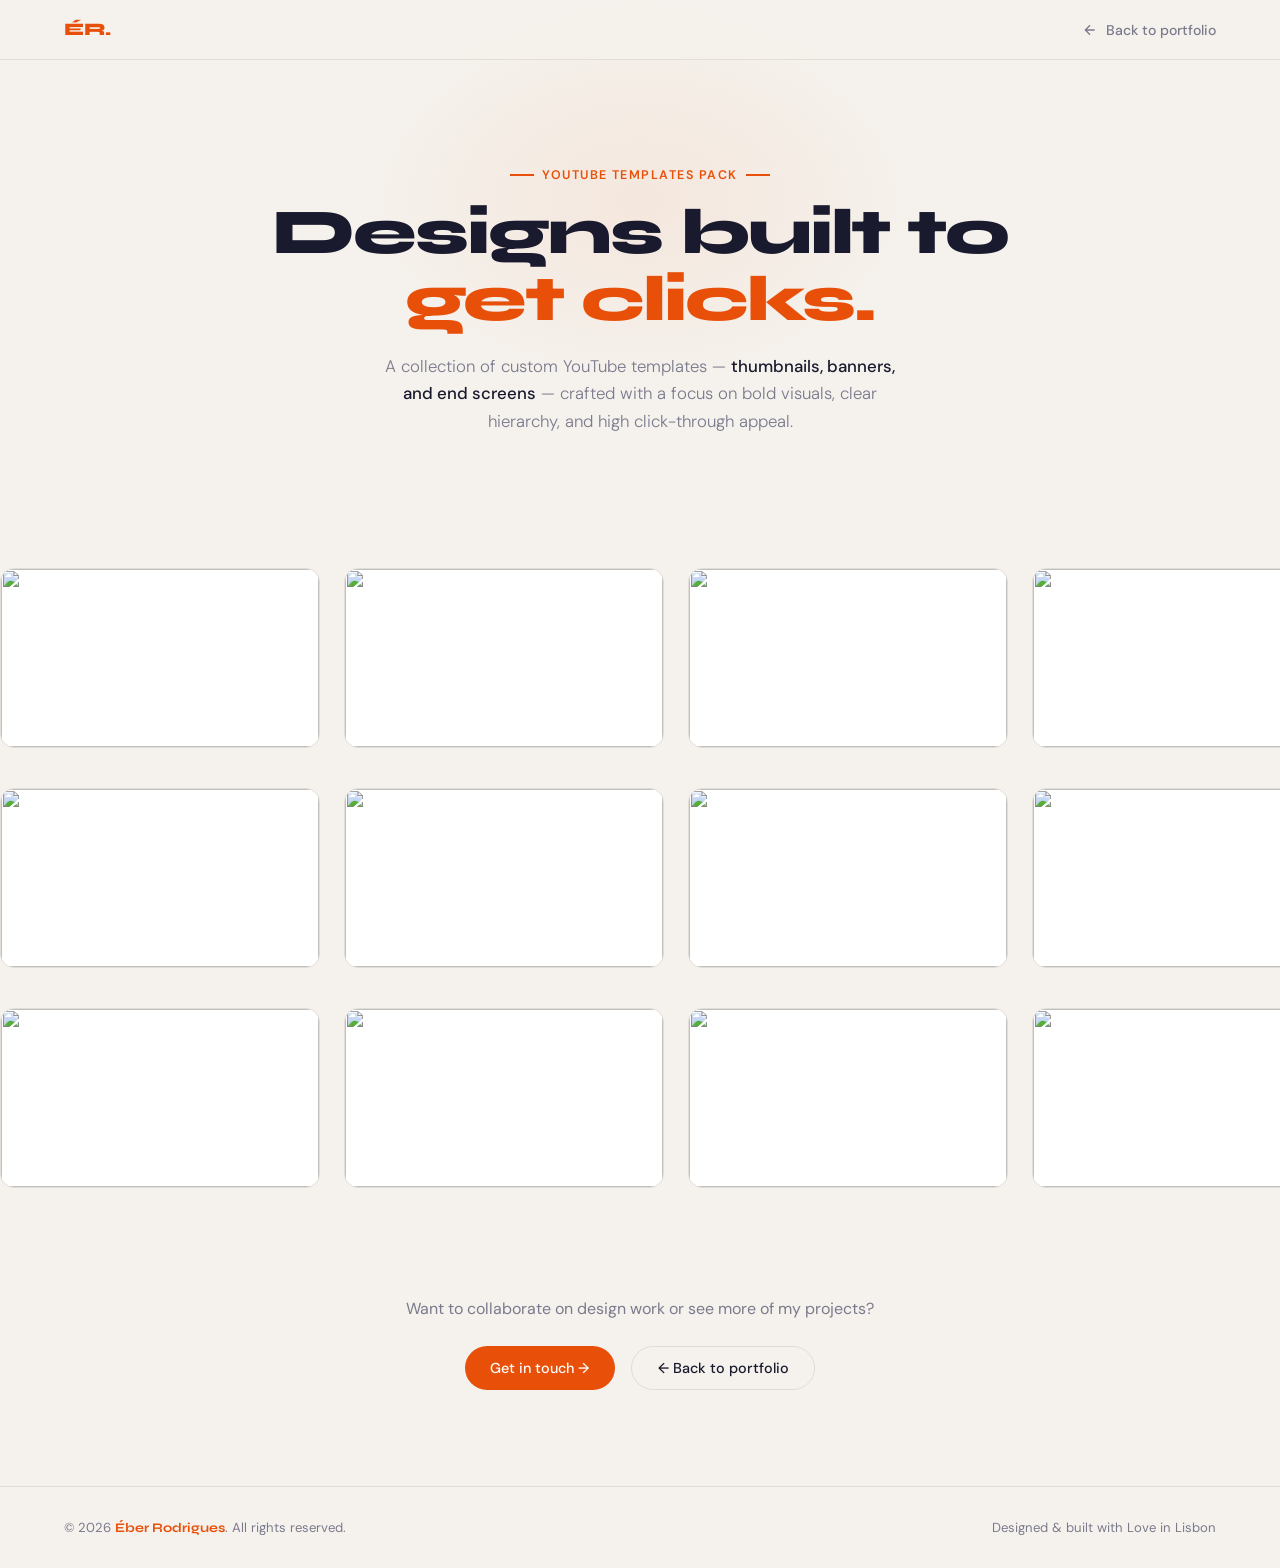
==== thumbnails.html @ 1efa0c65 "Replace placeholder thumbnails with actual images for enhanced visual appeal" ====
<!DOCTYPE html>
<html lang="en">
<head>
  <meta charset="UTF-8" />
  <meta name="viewport" content="width=device-width, initial-scale=1.0"/>
  <title>YouTube Templates — Éber Rodrigues</title>
  <link rel="preconnect" href="https://fonts.googleapis.com">
  <link href="https://fonts.googleapis.com/css2?family=Syne:wght@400;600;700;800&family=DM+Sans:ital,wght@0,300;0,400;0,500;1,300&display=swap" rel="stylesheet">
  <link rel="stylesheet" href="thumbnails.css">
</head>
<body>

  <!-- NAV -->
  <nav>
    <a href="index.html" class="nav-logo">ÉR.</a>
    <a href="index.html#projects" class="nav-back">
      <svg viewBox="0 0 24 24" fill="none" stroke="currentColor" stroke-width="2"><path d="M19 12H5M12 19l-7-7 7-7"/></svg>
      Back to portfolio
    </a>
  </nav>

  <!-- HERO -->
  <div class="page-hero">
    <div class="hero-eyebrow">YouTube Templates Pack</div>
    <h1 class="page-title">Designs built to<br><span>get clicks.</span></h1>
    <p class="page-subtitle">
      A collection of custom YouTube templates — <strong>thumbnails, banners, and end screens</strong> — crafted with a focus on bold visuals, clear hierarchy, and high click-through appeal.
    </p>
  </div>

  <!-- ROW 1 (scrolls LEFT) -->
  <div class="scroll-section">
    <div class="scroll-track row-1">
      <div class="thumb-card">
        <img src="images/1.png" alt="">
        <div class="thumb-overlay"><span class="overlay-tag"><svg viewBox="0 0 24 24" fill="none" stroke="currentColor" stroke-width="2"><path d="M15 12a3 3 0 1 1-6 0 3 3 0 0 1 6 0"/><path d="M2.458 12C3.732 7.943 7.523 5 12 5c4.478 0 8.268 2.943 9.542 7-1.274 4.057-5.064 7-9.542 7-4.477 0-8.268-2.943-9.542-7z"/></svg>View</span></div>
      </div>
      <div class="thumb-card">
        <img src="images/2.png" alt="">
        <div class="thumb-overlay"><span class="overlay-tag"><svg viewBox="0 0 24 24" fill="none" stroke="currentColor" stroke-width="2"><path d="M15 12a3 3 0 1 1-6 0 3 3 0 0 1 6 0"/><path d="M2.458 12C3.732 7.943 7.523 5 12 5c4.478 0 8.268 2.943 9.542 7-1.274 4.057-5.064 7-9.542 7-4.477 0-8.268-2.943-9.542-7z"/></svg>View</span></div>
      </div>
      <div class="thumb-card">
        <img src="images/3.png" alt="">
        <div class="thumb-overlay"><span class="overlay-tag"><svg viewBox="0 0 24 24" fill="none" stroke="currentColor" stroke-width="2"><path d="M15 12a3 3 0 1 1-6 0 3 3 0 0 1 6 0"/><path d="M2.458 12C3.732 7.943 7.523 5 12 5c4.478 0 8.268 2.943 9.542 7-1.274 4.057-5.064 7-9.542 7-4.477 0-8.268-2.943-9.542-7z"/></svg>View</span></div>
      </div>
      <div class="thumb-card">
       <img src="images/4.png" alt="">
        <div class="thumb-overlay"><span class="overlay-tag"><svg viewBox="0 0 24 24" fill="none" stroke="currentColor" stroke-width="2"><path d="M15 12a3 3 0 1 1-6 0 3 3 0 0 1 6 0"/><path d="M2.458 12C3.732 7.943 7.523 5 12 5c4.478 0 8.268 2.943 9.542 7-1.274 4.057-5.064 7-9.542 7-4.477 0-8.268-2.943-9.542-7z"/></svg>View</span></div>
      </div>
      <div class="thumb-card">
        <img src="images/5.png" alt="">
        <div class="thumb-overlay"><span class="overlay-tag"><svg viewBox="0 0 24 24" fill="none" stroke="currentColor" stroke-width="2"><path d="M15 12a3 3 0 1 1-6 0 3 3 0 0 1 6 0"/><path d="M2.458 12C3.732 7.943 7.523 5 12 5c4.478 0 8.268 2.943 9.542 7-1.274 4.057-5.064 7-9.542 7-4.477 0-8.268-2.943-9.542-7z"/></svg>View</span></div>
      </div>
      <div class="thumb-card">
        <img src="images/6.png" alt="">
        <div class="thumb-overlay"><span class="overlay-tag"><svg viewBox="0 0 24 24" fill="none" stroke="currentColor" stroke-width="2"><path d="M15 12a3 3 0 1 1-6 0 3 3 0 0 1 6 0"/><path d="M2.458 12C3.732 7.943 7.523 5 12 5c4.478 0 8.268 2.943 9.542 7-1.274 4.057-5.064 7-9.542 7-4.477 0-8.268-2.943-9.542-7z"/></svg>View</span></div>
      </div>
      <!-- DUPLICATES -->
      <div class="thumb-card"><img src="images/7.png" alt=""><div class="thumb-overlay"><span class="overlay-tag"><svg viewBox="0 0 24 24" fill="none" stroke="currentColor" stroke-width="2"><path d="M15 12a3 3 0 1 1-6 0 3 3 0 0 1 6 0"/><path d="M2.458 12C3.732 7.943 7.523 5 12 5c4.478 0 8.268 2.943 9.542 7-1.274 4.057-5.064 7-9.542 7-4.477 0-8.268-2.943-9.542-7z"/></svg>View</span></div></div>
      <div class="thumb-card"><img src="images/1.png" alt=""><div class="thumb-overlay"><span class="overlay-tag"><svg viewBox="0 0 24 24" fill="none" stroke="currentColor" stroke-width="2"><path d="M15 12a3 3 0 1 1-6 0 3 3 0 0 1 6 0"/><path d="M2.458 12C3.732 7.943 7.523 5 12 5c4.478 0 8.268 2.943 9.542 7-1.274 4.057-5.064 7-9.542 7-4.477 0-8.268-2.943-9.542-7z"/></svg>View</span></div></div>
      <div class="thumb-card"><img src="images/2.png" alt=""><div class="thumb-overlay"><span class="overlay-tag"><svg viewBox="0 0 24 24" fill="none" stroke="currentColor" stroke-width="2"><path d="M15 12a3 3 0 1 1-6 0 3 3 0 0 1 6 0"/><path d="M2.458 12C3.732 7.943 7.523 5 12 5c4.478 0 8.268 2.943 9.542 7-1.274 4.057-5.064 7-9.542 7-4.477 0-8.268-2.943-9.542-7z"/></svg>View</span></div></div>
      <div class="thumb-card"><img src="images/3.png" alt=""><div class="thumb-overlay"><span class="overlay-tag"><svg viewBox="0 0 24 24" fill="none" stroke="currentColor" stroke-width="2"><path d="M15 12a3 3 0 1 1-6 0 3 3 0 0 1 6 0"/><path d="M2.458 12C3.732 7.943 7.523 5 12 5c4.478 0 8.268 2.943 9.542 7-1.274 4.057-5.064 7-9.542 7-4.477 0-8.268-2.943-9.542-7z"/></svg>View</span></div></div>
      <div class="thumb-card"><img src="images/4.png" alt=""><div class="thumb-overlay"><span class="overlay-tag"><svg viewBox="0 0 24 24" fill="none" stroke="currentColor" stroke-width="2"><path d="M15 12a3 3 0 1 1-6 0 3 3 0 0 1 6 0"/><path d="M2.458 12C3.732 7.943 7.523 5 12 5c4.478 0 8.268 2.943 9.542 7-1.274 4.057-5.064 7-9.542 7-4.477 0-8.268-2.943-9.542-7z"/></svg>View</span></div></div>
      <div class="thumb-card"><img src="images/5.png" alt=""><div class="thumb-overlay"><span class="overlay-tag"><svg viewBox="0 0 24 24" fill="none" stroke="currentColor" stroke-width="2"><path d="M15 12a3 3 0 1 1-6 0 3 3 0 0 1 6 0"/><path d="M2.458 12C3.732 7.943 7.523 5 12 5c4.478 0 8.268 2.943 9.542 7-1.274 4.057-5.064 7-9.542 7-4.477 0-8.268-2.943-9.542-7z"/></svg>View</span></div></div>
    </div>
  </div>

  <div class="row-divider"></div>

  <!-- ROW 2 (scrolls RIGHT) -->
  <div class="scroll-section">
    <div class="scroll-track row-1">
      <div class="thumb-card">
        <img src="images/1.png" alt="">
        <div class="thumb-overlay"><span class="overlay-tag"><svg viewBox="0 0 24 24" fill="none" stroke="currentColor" stroke-width="2"><path d="M15 12a3 3 0 1 1-6 0 3 3 0 0 1 6 0"/><path d="M2.458 12C3.732 7.943 7.523 5 12 5c4.478 0 8.268 2.943 9.542 7-1.274 4.057-5.064 7-9.542 7-4.477 0-8.268-2.943-9.542-7z"/></svg>View</span></div>
      </div>
      <div class="thumb-card">
        <img src="images/2.png" alt="">
        <div class="thumb-overlay"><span class="overlay-tag"><svg viewBox="0 0 24 24" fill="none" stroke="currentColor" stroke-width="2"><path d="M15 12a3 3 0 1 1-6 0 3 3 0 0 1 6 0"/><path d="M2.458 12C3.732 7.943 7.523 5 12 5c4.478 0 8.268 2.943 9.542 7-1.274 4.057-5.064 7-9.542 7-4.477 0-8.268-2.943-9.542-7z"/></svg>View</span></div>
      </div>
      <div class="thumb-card">
        <img src="images/3.png" alt="">
        <div class="thumb-overlay"><span class="overlay-tag"><svg viewBox="0 0 24 24" fill="none" stroke="currentColor" stroke-width="2"><path d="M15 12a3 3 0 1 1-6 0 3 3 0 0 1 6 0"/><path d="M2.458 12C3.732 7.943 7.523 5 12 5c4.478 0 8.268 2.943 9.542 7-1.274 4.057-5.064 7-9.542 7-4.477 0-8.268-2.943-9.542-7z"/></svg>View</span></div>
      </div>
      <div class="thumb-card">
       <img src="images/4.png" alt="">
        <div class="thumb-overlay"><span class="overlay-tag"><svg viewBox="0 0 24 24" fill="none" stroke="currentColor" stroke-width="2"><path d="M15 12a3 3 0 1 1-6 0 3 3 0 0 1 6 0"/><path d="M2.458 12C3.732 7.943 7.523 5 12 5c4.478 0 8.268 2.943 9.542 7-1.274 4.057-5.064 7-9.542 7-4.477 0-8.268-2.943-9.542-7z"/></svg>View</span></div>
      </div>
      <div class="thumb-card">
        <img src="images/5.png" alt="">
        <div class="thumb-overlay"><span class="overlay-tag"><svg viewBox="0 0 24 24" fill="none" stroke="currentColor" stroke-width="2"><path d="M15 12a3 3 0 1 1-6 0 3 3 0 0 1 6 0"/><path d="M2.458 12C3.732 7.943 7.523 5 12 5c4.478 0 8.268 2.943 9.542 7-1.274 4.057-5.064 7-9.542 7-4.477 0-8.268-2.943-9.542-7z"/></svg>View</span></div>
      </div>
      <div class="thumb-card">
        <img src="images/6.png" alt="">
        <div class="thumb-overlay"><span class="overlay-tag"><svg viewBox="0 0 24 24" fill="none" stroke="currentColor" stroke-width="2"><path d="M15 12a3 3 0 1 1-6 0 3 3 0 0 1 6 0"/><path d="M2.458 12C3.732 7.943 7.523 5 12 5c4.478 0 8.268 2.943 9.542 7-1.274 4.057-5.064 7-9.542 7-4.477 0-8.268-2.943-9.542-7z"/></svg>View</span></div>
      </div>
      <!-- DUPLICATES -->
      <div class="thumb-card"><img src="images/7.png" alt=""><div class="thumb-overlay"><span class="overlay-tag"><svg viewBox="0 0 24 24" fill="none" stroke="currentColor" stroke-width="2"><path d="M15 12a3 3 0 1 1-6 0 3 3 0 0 1 6 0"/><path d="M2.458 12C3.732 7.943 7.523 5 12 5c4.478 0 8.268 2.943 9.542 7-1.274 4.057-5.064 7-9.542 7-4.477 0-8.268-2.943-9.542-7z"/></svg>View</span></div></div>
      <div class="thumb-card"><img src="images/1.png" alt=""><div class="thumb-overlay"><span class="overlay-tag"><svg viewBox="0 0 24 24" fill="none" stroke="currentColor" stroke-width="2"><path d="M15 12a3 3 0 1 1-6 0 3 3 0 0 1 6 0"/><path d="M2.458 12C3.732 7.943 7.523 5 12 5c4.478 0 8.268 2.943 9.542 7-1.274 4.057-5.064 7-9.542 7-4.477 0-8.268-2.943-9.542-7z"/></svg>View</span></div></div>
      <div class="thumb-card"><img src="images/2.png" alt=""><div class="thumb-overlay"><span class="overlay-tag"><svg viewBox="0 0 24 24" fill="none" stroke="currentColor" stroke-width="2"><path d="M15 12a3 3 0 1 1-6 0 3 3 0 0 1 6 0"/><path d="M2.458 12C3.732 7.943 7.523 5 12 5c4.478 0 8.268 2.943 9.542 7-1.274 4.057-5.064 7-9.542 7-4.477 0-8.268-2.943-9.542-7z"/></svg>View</span></div></div>
      <div class="thumb-card"><img src="images/3.png" alt=""><div class="thumb-overlay"><span class="overlay-tag"><svg viewBox="0 0 24 24" fill="none" stroke="currentColor" stroke-width="2"><path d="M15 12a3 3 0 1 1-6 0 3 3 0 0 1 6 0"/><path d="M2.458 12C3.732 7.943 7.523 5 12 5c4.478 0 8.268 2.943 9.542 7-1.274 4.057-5.064 7-9.542 7-4.477 0-8.268-2.943-9.542-7z"/></svg>View</span></div></div>
      <div class="thumb-card"><img src="images/4.png" alt=""><div class="thumb-overlay"><span class="overlay-tag"><svg viewBox="0 0 24 24" fill="none" stroke="currentColor" stroke-width="2"><path d="M15 12a3 3 0 1 1-6 0 3 3 0 0 1 6 0"/><path d="M2.458 12C3.732 7.943 7.523 5 12 5c4.478 0 8.268 2.943 9.542 7-1.274 4.057-5.064 7-9.542 7-4.477 0-8.268-2.943-9.542-7z"/></svg>View</span></div></div>
      <div class="thumb-card"><img src="images/5.png" alt=""><div class="thumb-overlay"><span class="overlay-tag"><svg viewBox="0 0 24 24" fill="none" stroke="currentColor" stroke-width="2"><path d="M15 12a3 3 0 1 1-6 0 3 3 0 0 1 6 0"/><path d="M2.458 12C3.732 7.943 7.523 5 12 5c4.478 0 8.268 2.943 9.542 7-1.274 4.057-5.064 7-9.542 7-4.477 0-8.268-2.943-9.542-7z"/></svg>View</span></div></div>
    </div>
  </div>

  <div class="row-divider"></div>

  <!-- ROW 3 (scrolls LEFT, slower) -->
  <div class="scroll-section">
    <div class="scroll-track row-1">
      <div class="thumb-card">
        <img src="images/1.png" alt="">
        <div class="thumb-overlay"><span class="overlay-tag"><svg viewBox="0 0 24 24" fill="none" stroke="currentColor" stroke-width="2"><path d="M15 12a3 3 0 1 1-6 0 3 3 0 0 1 6 0"/><path d="M2.458 12C3.732 7.943 7.523 5 12 5c4.478 0 8.268 2.943 9.542 7-1.274 4.057-5.064 7-9.542 7-4.477 0-8.268-2.943-9.542-7z"/></svg>View</span></div>
      </div>
      <div class="thumb-card">
        <img src="images/2.png" alt="">
        <div class="thumb-overlay"><span class="overlay-tag"><svg viewBox="0 0 24 24" fill="none" stroke="currentColor" stroke-width="2"><path d="M15 12a3 3 0 1 1-6 0 3 3 0 0 1 6 0"/><path d="M2.458 12C3.732 7.943 7.523 5 12 5c4.478 0 8.268 2.943 9.542 7-1.274 4.057-5.064 7-9.542 7-4.477 0-8.268-2.943-9.542-7z"/></svg>View</span></div>
      </div>
      <div class="thumb-card">
        <img src="images/3.png" alt="">
        <div class="thumb-overlay"><span class="overlay-tag"><svg viewBox="0 0 24 24" fill="none" stroke="currentColor" stroke-width="2"><path d="M15 12a3 3 0 1 1-6 0 3 3 0 0 1 6 0"/><path d="M2.458 12C3.732 7.943 7.523 5 12 5c4.478 0 8.268 2.943 9.542 7-1.274 4.057-5.064 7-9.542 7-4.477 0-8.268-2.943-9.542-7z"/></svg>View</span></div>
      </div>
      <div class="thumb-card">
       <img src="images/4.png" alt="">
        <div class="thumb-overlay"><span class="overlay-tag"><svg viewBox="0 0 24 24" fill="none" stroke="currentColor" stroke-width="2"><path d="M15 12a3 3 0 1 1-6 0 3 3 0 0 1 6 0"/><path d="M2.458 12C3.732 7.943 7.523 5 12 5c4.478 0 8.268 2.943 9.542 7-1.274 4.057-5.064 7-9.542 7-4.477 0-8.268-2.943-9.542-7z"/></svg>View</span></div>
      </div>
      <div class="thumb-card">
        <img src="images/5.png" alt="">
        <div class="thumb-overlay"><span class="overlay-tag"><svg viewBox="0 0 24 24" fill="none" stroke="currentColor" stroke-width="2"><path d="M15 12a3 3 0 1 1-6 0 3 3 0 0 1 6 0"/><path d="M2.458 12C3.732 7.943 7.523 5 12 5c4.478 0 8.268 2.943 9.542 7-1.274 4.057-5.064 7-9.542 7-4.477 0-8.268-2.943-9.542-7z"/></svg>View</span></div>
      </div>
      <div class="thumb-card">
        <img src="images/6.png" alt="">
        <div class="thumb-overlay"><span class="overlay-tag"><svg viewBox="0 0 24 24" fill="none" stroke="currentColor" stroke-width="2"><path d="M15 12a3 3 0 1 1-6 0 3 3 0 0 1 6 0"/><path d="M2.458 12C3.732 7.943 7.523 5 12 5c4.478 0 8.268 2.943 9.542 7-1.274 4.057-5.064 7-9.542 7-4.477 0-8.268-2.943-9.542-7z"/></svg>View</span></div>
      </div>
      <!-- DUPLICATES -->
      <div class="thumb-card"><img src="images/7.png" alt=""><div class="thumb-overlay"><span class="overlay-tag"><svg viewBox="0 0 24 24" fill="none" stroke="currentColor" stroke-width="2"><path d="M15 12a3 3 0 1 1-6 0 3 3 0 0 1 6 0"/><path d="M2.458 12C3.732 7.943 7.523 5 12 5c4.478 0 8.268 2.943 9.542 7-1.274 4.057-5.064 7-9.542 7-4.477 0-8.268-2.943-9.542-7z"/></svg>View</span></div></div>
      <div class="thumb-card"><img src="images/1.png" alt=""><div class="thumb-overlay"><span class="overlay-tag"><svg viewBox="0 0 24 24" fill="none" stroke="currentColor" stroke-width="2"><path d="M15 12a3 3 0 1 1-6 0 3 3 0 0 1 6 0"/><path d="M2.458 12C3.732 7.943 7.523 5 12 5c4.478 0 8.268 2.943 9.542 7-1.274 4.057-5.064 7-9.542 7-4.477 0-8.268-2.943-9.542-7z"/></svg>View</span></div></div>
      <div class="thumb-card"><img src="images/2.png" alt=""><div class="thumb-overlay"><span class="overlay-tag"><svg viewBox="0 0 24 24" fill="none" stroke="currentColor" stroke-width="2"><path d="M15 12a3 3 0 1 1-6 0 3 3 0 0 1 6 0"/><path d="M2.458 12C3.732 7.943 7.523 5 12 5c4.478 0 8.268 2.943 9.542 7-1.274 4.057-5.064 7-9.542 7-4.477 0-8.268-2.943-9.542-7z"/></svg>View</span></div></div>
      <div class="thumb-card"><img src="images/3.png" alt=""><div class="thumb-overlay"><span class="overlay-tag"><svg viewBox="0 0 24 24" fill="none" stroke="currentColor" stroke-width="2"><path d="M15 12a3 3 0 1 1-6 0 3 3 0 0 1 6 0"/><path d="M2.458 12C3.732 7.943 7.523 5 12 5c4.478 0 8.268 2.943 9.542 7-1.274 4.057-5.064 7-9.542 7-4.477 0-8.268-2.943-9.542-7z"/></svg>View</span></div></div>
      <div class="thumb-card"><img src="images/4.png" alt=""><div class="thumb-overlay"><span class="overlay-tag"><svg viewBox="0 0 24 24" fill="none" stroke="currentColor" stroke-width="2"><path d="M15 12a3 3 0 1 1-6 0 3 3 0 0 1 6 0"/><path d="M2.458 12C3.732 7.943 7.523 5 12 5c4.478 0 8.268 2.943 9.542 7-1.274 4.057-5.064 7-9.542 7-4.477 0-8.268-2.943-9.542-7z"/></svg>View</span></div></div>
      <div class="thumb-card"><img src="images/5.png" alt=""><div class="thumb-overlay"><span class="overlay-tag"><svg viewBox="0 0 24 24" fill="none" stroke="currentColor" stroke-width="2"><path d="M15 12a3 3 0 1 1-6 0 3 3 0 0 1 6 0"/><path d="M2.458 12C3.732 7.943 7.523 5 12 5c4.478 0 8.268 2.943 9.542 7-1.274 4.057-5.064 7-9.542 7-4.477 0-8.268-2.943-9.542-7z"/></svg>View</span></div></div>
    </div>
  </div>

  <!-- BOTTOM CTA -->
  <div class="bottom-cta">
    <p>Want to collaborate on design work or see more of my projects?</p>
    <div class="cta-buttons">
      <a href="index.html#contact" class="btn btn-primary">Get in touch →</a>
      <a href="index.html" class="btn btn-outline">← Back to portfolio</a>
    </div>
  </div>

  <!-- FOOTER -->
  <footer>
    <div>© 2026 <span>Éber Rodrigues</span>. All rights reserved.</div>
    <div>Designed & built with Love in Lisbon</div>
  </footer>

</body>
</html>
---- thumbnails.css ----
*, *::before, *::after { box-sizing: border-box; margin: 0; padding: 0; }

:root {
  --bg: #F5F2ED;
  --surface: #FFFFFF;
  --accent: #E8500A;
  --text: #1A1A2E;
  --text-muted: #7A7A8C;
  --border: #E2DDD6;
}

html { scroll-behavior: smooth; }

body {
  font-family: 'DM Sans', sans-serif;
  background: var(--bg);
  color: var(--text);
  overflow-x: hidden;
  min-height: 100vh;
}

/* NAV */
nav {
  position: fixed; top: 0; left: 0; right: 0; z-index: 100;
  display: flex; align-items: center; justify-content: space-between;
  padding: 1.2rem 5%;
  background: rgba(245,242,237,0.9);
  backdrop-filter: blur(12px);
  border-bottom: 1px solid var(--border);
}
.nav-logo {
  font-family: 'Syne', sans-serif;
  font-weight: 800; font-size: 1.1rem;
  color: var(--accent);
  letter-spacing: -0.5px;
  text-decoration: none;
}
.nav-back {
  display: inline-flex; align-items: center; gap: 0.5rem;
  font-size: 0.88rem; font-weight: 500;
  color: var(--text-muted); text-decoration: none;
  transition: color 0.2s;
}
.nav-back:hover { color: var(--accent); }
.nav-back svg { width: 16px; height: 16px; }

/* HERO */
.page-hero {
  padding: 10rem 5% 5rem;
  text-align: center;
  position: relative;
  overflow: hidden;
}
.page-hero::before {
  content: '';
  position: absolute;
  top: 0; left: 50%; transform: translateX(-50%);
  width: 600px; height: 400px;
  background: radial-gradient(ellipse, rgba(232,80,10,0.07) 0%, transparent 70%);
  pointer-events: none;
}
.hero-eyebrow {
  display: inline-flex; align-items: center; gap: 0.5rem;
  font-size: 0.78rem; font-weight: 600; letter-spacing: 0.12em;
  color: var(--accent); text-transform: uppercase;
  margin-bottom: 1rem;
}
.hero-eyebrow::before, .hero-eyebrow::after {
  content: ''; display: block; width: 24px; height: 2px; background: var(--accent);
}
.page-title {
  font-family: 'Syne', sans-serif;
  font-size: clamp(2.4rem, 5vw, 4rem);
  font-weight: 800;
  letter-spacing: -2px;
  line-height: 1.05;
  margin-bottom: 1.2rem;
}
.page-title span { color: var(--accent); }
.page-subtitle {
  font-size: 1.05rem; font-weight: 300;
  color: var(--text-muted); line-height: 1.65;
  max-width: 520px; margin: 0 auto 2.5rem;
}
.page-subtitle strong { color: var(--text); font-weight: 500; }

/* INFINITE SCROLL ROWS */
.scroll-section {
  width: 100%;
  overflow: hidden;
  padding: 0.75rem 0;
}
.scroll-track {
  display: flex;
  gap: 1.5rem;
  width: max-content;
}
.scroll-track.row-1 { animation: scrollLeft 35s linear infinite; }
.scroll-track.row-2 { animation: scrollRight 40s linear infinite; }
.scroll-track.row-3 { animation: scrollLeft 45s linear infinite; }
.scroll-track:hover { animation-play-state: paused; }

@keyframes scrollLeft {
  from { transform: translateX(0); }
  to   { transform: translateX(-50%); }
}
@keyframes scrollRight {
  from { transform: translateX(-50%); }
  to   { transform: translateX(0); }
}

/* THUMBNAIL CARD */
.thumb-card {
  position: relative;
  flex-shrink: 0;
  width: 320px;
  height: 180px;
  border-radius: 14px;
  overflow: hidden;
  border: 1.5px solid var(--border);
  cursor: pointer;
  transition: transform 0.3s ease, box-shadow 0.3s ease, border-color 0.3s ease;
  background: var(--surface);
}
.thumb-card:hover {
  transform: translateY(-8px) scale(1.02);
  box-shadow: 0 20px 48px rgba(0,0,0,0.12);
  border-color: var(--accent);
}
.thumb-card img {
  width: 100%; height: 100%;
  object-fit: cover;
  display: block;
  transition: transform 0.4s ease;
}
.thumb-card:hover img { transform: scale(1.04); }

/* Placeholder */
.thumb-placeholder {
  width: 100%; height: 100%;
  display: flex; flex-direction: column;
  align-items: center; justify-content: center;
  gap: 0.6rem;
  background: linear-gradient(135deg, var(--c1), var(--c2));
}
.thumb-placeholder .label {
  font-family: 'Syne', sans-serif;
  font-size: 0.78rem; font-weight: 700;
  letter-spacing: 0.05em;
  color: rgba(255,255,255,0.7);
  text-transform: uppercase;
}
.thumb-placeholder .title {
  font-family: 'Syne', sans-serif;
  font-size: 1rem; font-weight: 800;
  color: #fff;
  text-align: center;
  padding: 0 1rem;
  line-height: 1.2;
}

/* Hover overlay */
.thumb-overlay {
  position: absolute; inset: 0;
  background: rgba(26,26,46,0.75);
  display: flex; align-items: center; justify-content: center;
  opacity: 0;
  transition: opacity 0.3s ease;
  backdrop-filter: blur(2px);
}
.thumb-card:hover .thumb-overlay { opacity: 1; }
.overlay-tag {
  display: flex; align-items: center; gap: 0.5rem;
  background: var(--accent);
  color: #fff;
  font-size: 0.8rem; font-weight: 700;
  padding: 0.5rem 1.1rem;
  border-radius: 100px;
  letter-spacing: 0.04em;
}
.overlay-tag svg { width: 14px; height: 14px; }

/* DIVIDER */
.row-divider { padding: 0.5rem 0; }

/* BOTTOM CTA */
.bottom-cta {
  text-align: center;
  padding: 6rem 5%;
}
.bottom-cta p {
  font-size: 1rem; color: var(--text-muted);
  margin-bottom: 1.5rem; line-height: 1.65;
}
.btn {
  display: inline-flex; align-items: center; gap: 0.5rem;
  padding: 0.75rem 1.6rem;
  border-radius: 100px;
  font-family: 'DM Sans', sans-serif;
  font-size: 0.9rem; font-weight: 500;
  cursor: pointer; text-decoration: none;
  transition: all 0.2s ease;
  border: none;
}
.btn-primary { background: var(--accent); color: #fff; }
.btn-primary:hover { background: #C94008; transform: translateY(-2px); box-shadow: 0 8px 20px rgba(232,80,10,0.25); }
.btn-outline { background: transparent; color: var(--text); border: 1.5px solid var(--border); }
.btn-outline:hover { border-color: var(--text); transform: translateY(-2px); }
.cta-buttons { display: flex; gap: 1rem; justify-content: center; flex-wrap: wrap; }

/* FOOTER */
footer {
  padding: 2rem 5%;
  border-top: 1px solid var(--border);
  display: flex; align-items: center; justify-content: space-between;
  font-size: 0.82rem; color: var(--text-muted);
}
footer span { font-family: 'Syne', sans-serif; font-weight: 700; color: var(--accent); }

/* FADE IN */
@keyframes fadeUp {
  from { opacity: 0; transform: translateY(20px); }
  to { opacity: 1; transform: translateY(0); }
}
.page-hero > * { animation: fadeUp 0.7s ease both; }
.page-hero > *:nth-child(2) { animation-delay: 0.1s; }
.page-hero > *:nth-child(3) { animation-delay: 0.2s; }
.page-hero > *:nth-child(4) { animation-delay: 0.3s; }

@media (max-width: 768px) {
  .thumb-card { width: 240px; height: 135px; }
}
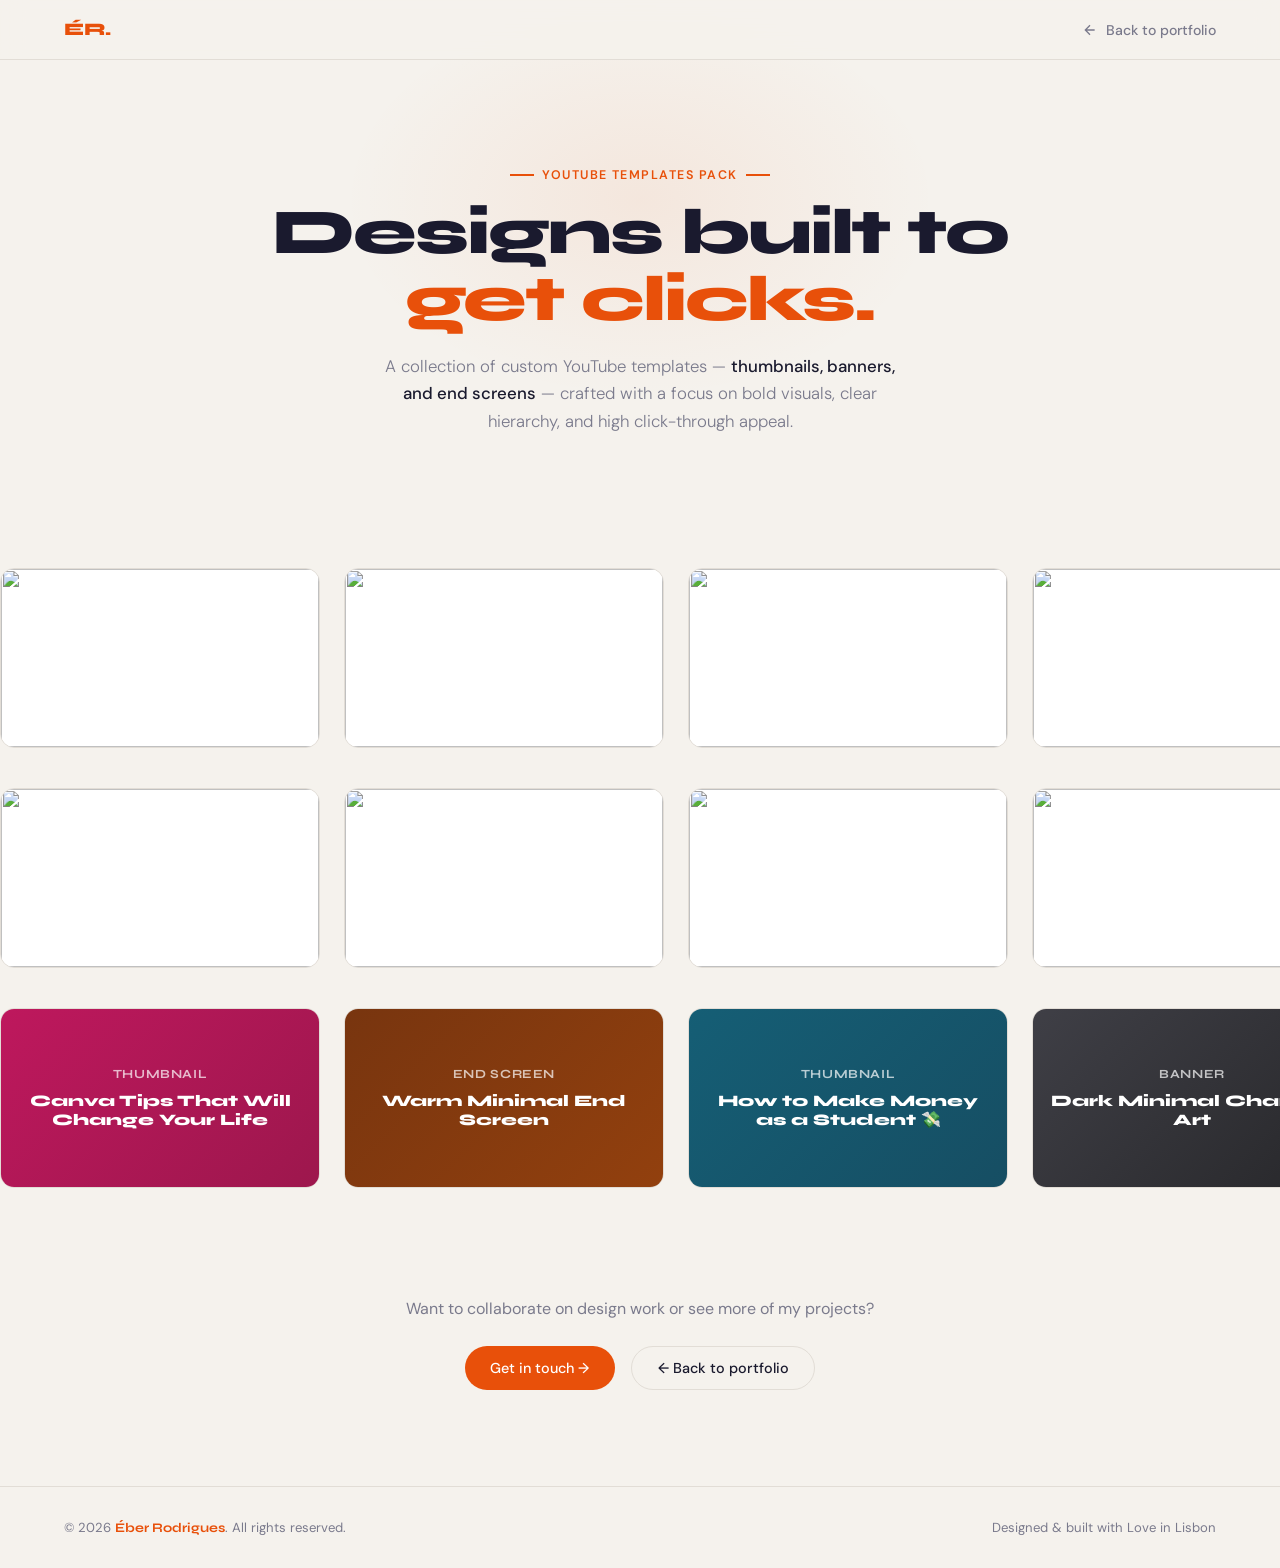
==== commit 1119edb8: "i changed thumbnails row 2" ====
--- a/thumbnails.html
+++ b/thumbnails.html
@@ -69,38 +69,20 @@
 
   <!-- ROW 2 (scrolls RIGHT) -->
   <div class="scroll-section">
-    <div class="scroll-track row-1">
-      <div class="thumb-card">
-        <img src="images/1.png" alt="">
-        <div class="thumb-overlay"><span class="overlay-tag"><svg viewBox="0 0 24 24" fill="none" stroke="currentColor" stroke-width="2"><path d="M15 12a3 3 0 1 1-6 0 3 3 0 0 1 6 0"/><path d="M2.458 12C3.732 7.943 7.523 5 12 5c4.478 0 8.268 2.943 9.542 7-1.274 4.057-5.064 7-9.542 7-4.477 0-8.268-2.943-9.542-7z"/></svg>View</span></div>
-      </div>
-      <div class="thumb-card">
-        <img src="images/2.png" alt="">
-        <div class="thumb-overlay"><span class="overlay-tag"><svg viewBox="0 0 24 24" fill="none" stroke="currentColor" stroke-width="2"><path d="M15 12a3 3 0 1 1-6 0 3 3 0 0 1 6 0"/><path d="M2.458 12C3.732 7.943 7.523 5 12 5c4.478 0 8.268 2.943 9.542 7-1.274 4.057-5.064 7-9.542 7-4.477 0-8.268-2.943-9.542-7z"/></svg>View</span></div>
-      </div>
-      <div class="thumb-card">
-        <img src="images/3.png" alt="">
-        <div class="thumb-overlay"><span class="overlay-tag"><svg viewBox="0 0 24 24" fill="none" stroke="currentColor" stroke-width="2"><path d="M15 12a3 3 0 1 1-6 0 3 3 0 0 1 6 0"/><path d="M2.458 12C3.732 7.943 7.523 5 12 5c4.478 0 8.268 2.943 9.542 7-1.274 4.057-5.064 7-9.542 7-4.477 0-8.268-2.943-9.542-7z"/></svg>View</span></div>
-      </div>
-      <div class="thumb-card">
-       <img src="images/4.png" alt="">
-        <div class="thumb-overlay"><span class="overlay-tag"><svg viewBox="0 0 24 24" fill="none" stroke="currentColor" stroke-width="2"><path d="M15 12a3 3 0 1 1-6 0 3 3 0 0 1 6 0"/><path d="M2.458 12C3.732 7.943 7.523 5 12 5c4.478 0 8.268 2.943 9.542 7-1.274 4.057-5.064 7-9.542 7-4.477 0-8.268-2.943-9.542-7z"/></svg>View</span></div>
-      </div>
-      <div class="thumb-card">
-        <img src="images/5.png" alt="">
-        <div class="thumb-overlay"><span class="overlay-tag"><svg viewBox="0 0 24 24" fill="none" stroke="currentColor" stroke-width="2"><path d="M15 12a3 3 0 1 1-6 0 3 3 0 0 1 6 0"/><path d="M2.458 12C3.732 7.943 7.523 5 12 5c4.478 0 8.268 2.943 9.542 7-1.274 4.057-5.064 7-9.542 7-4.477 0-8.268-2.943-9.542-7z"/></svg>View</span></div>
-      </div>
-      <div class="thumb-card">
-        <img src="images/6.png" alt="">
-        <div class="thumb-overlay"><span class="overlay-tag"><svg viewBox="0 0 24 24" fill="none" stroke="currentColor" stroke-width="2"><path d="M15 12a3 3 0 1 1-6 0 3 3 0 0 1 6 0"/><path d="M2.458 12C3.732 7.943 7.523 5 12 5c4.478 0 8.268 2.943 9.542 7-1.274 4.057-5.064 7-9.542 7-4.477 0-8.268-2.943-9.542-7z"/></svg>View</span></div>
-      </div>
+    <div class="scroll-track row-2">
+      <div class="thumb-card"><img src="images/5.png" alt=""><div class="thumb-overlay"><span class="overlay-tag"><svg viewBox="0 0 24 24" fill="none" stroke="currentColor" stroke-width="2"><path d="M15 12a3 3 0 1 1-6 0 3 3 0 0 1 6 0"/><path d="M2.458 12C3.732 7.943 7.523 5 12 5c4.478 0 8.268 2.943 9.542 7-1.274 4.057-5.064 7-9.542 7-4.477 0-8.268-2.943-9.542-7z"/></svg>View</span></div></div>
+      <div class="thumb-card"><img src="images/4.png" alt=""><div class="thumb-overlay"><span class="overlay-tag"><svg viewBox="0 0 24 24" fill="none" stroke="currentColor" stroke-width="2"><path d="M15 12a3 3 0 1 1-6 0 3 3 0 0 1 6 0"/><path d="M2.458 12C3.732 7.943 7.523 5 12 5c4.478 0 8.268 2.943 9.542 7-1.274 4.057-5.064 7-9.542 7-4.477 0-8.268-2.943-9.542-7z"/></svg>View</span></div></div>
+      <div class="thumb-card"><img src="images/3.png" alt=""><div class="thumb-overlay"><span class="overlay-tag"><svg viewBox="0 0 24 24" fill="none" stroke="currentColor" stroke-width="2"><path d="M15 12a3 3 0 1 1-6 0 3 3 0 0 1 6 0"/><path d="M2.458 12C3.732 7.943 7.523 5 12 5c4.478 0 8.268 2.943 9.542 7-1.274 4.057-5.064 7-9.542 7-4.477 0-8.268-2.943-9.542-7z"/></svg>View</span></div></div>
+      <div class="thumb-card"><img src="images/2.png" alt=""><div class="thumb-overlay"><span class="overlay-tag"><svg viewBox="0 0 24 24" fill="none" stroke="currentColor" stroke-width="2"><path d="M15 12a3 3 0 1 1-6 0 3 3 0 0 1 6 0"/><path d="M2.458 12C3.732 7.943 7.523 5 12 5c4.478 0 8.268 2.943 9.542 7-1.274 4.057-5.064 7-9.542 7-4.477 0-8.268-2.943-9.542-7z"/></svg>View</span></div></div>
+      <div class="thumb-card"><img src="images/1.png" alt=""><div class="thumb-overlay"><span class="overlay-tag"><svg viewBox="0 0 24 24" fill="none" stroke="currentColor" stroke-width="2"><path d="M15 12a3 3 0 1 1-6 0 3 3 0 0 1 6 0"/><path d="M2.458 12C3.732 7.943 7.523 5 12 5c4.478 0 8.268 2.943 9.542 7-1.274 4.057-5.064 7-9.542 7-4.477 0-8.268-2.943-9.542-7z"/></svg>View</span></div></div>
+      <div class="thumb-card"><img src="images/7.png" alt=""><div class="thumb-overlay"><span class="overlay-tag"><svg viewBox="0 0 24 24" fill="none" stroke="currentColor" stroke-width="2"><path d="M15 12a3 3 0 1 1-6 0 3 3 0 0 1 6 0"/><path d="M2.458 12C3.732 7.943 7.523 5 12 5c4.478 0 8.268 2.943 9.542 7-1.274 4.057-5.064 7-9.542 7-4.477 0-8.268-2.943-9.542-7z"/></svg>View</span></div></div>
       <!-- DUPLICATES -->
+      <div class="thumb-card"><img src="images/5.png" alt=""><div class="thumb-overlay"><span class="overlay-tag"><svg viewBox="0 0 24 24" fill="none" stroke="currentColor" stroke-width="2"><path d="M15 12a3 3 0 1 1-6 0 3 3 0 0 1 6 0"/><path d="M2.458 12C3.732 7.943 7.523 5 12 5c4.478 0 8.268 2.943 9.542 7-1.274 4.057-5.064 7-9.542 7-4.477 0-8.268-2.943-9.542-7z"/></svg>View</span></div></div>
+      <div class="thumb-card"><img src="images/4.png" alt=""><div class="thumb-overlay"><span class="overlay-tag"><svg viewBox="0 0 24 24" fill="none" stroke="currentColor" stroke-width="2"><path d="M15 12a3 3 0 1 1-6 0 3 3 0 0 1 6 0"/><path d="M2.458 12C3.732 7.943 7.523 5 12 5c4.478 0 8.268 2.943 9.542 7-1.274 4.057-5.064 7-9.542 7-4.477 0-8.268-2.943-9.542-7z"/></svg>View</span></div></div>
+      <div class="thumb-card"><img src="images/3.png" alt=""><div class="thumb-overlay"><span class="overlay-tag"><svg viewBox="0 0 24 24" fill="none" stroke="currentColor" stroke-width="2"><path d="M15 12a3 3 0 1 1-6 0 3 3 0 0 1 6 0"/><path d="M2.458 12C3.732 7.943 7.523 5 12 5c4.478 0 8.268 2.943 9.542 7-1.274 4.057-5.064 7-9.542 7-4.477 0-8.268-2.943-9.542-7z"/></svg>View</span></div></div>
+      <div class="thumb-card"><img src="images/2.png" alt=""><div class="thumb-overlay"><span class="overlay-tag"><svg viewBox="0 0 24 24" fill="none" stroke="currentColor" stroke-width="2"><path d="M15 12a3 3 0 1 1-6 0 3 3 0 0 1 6 0"/><path d="M2.458 12C3.732 7.943 7.523 5 12 5c4.478 0 8.268 2.943 9.542 7-1.274 4.057-5.064 7-9.542 7-4.477 0-8.268-2.943-9.542-7z"/></svg>View</span></div></div>
+      <div class="thumb-card"><img src="images/1.png" alt=""><div class="thumb-overlay"><span class="overlay-tag"><svg viewBox="0 0 24 24" fill="none" stroke="currentColor" stroke-width="2"><path d="M15 12a3 3 0 1 1-6 0 3 3 0 0 1 6 0"/><path d="M2.458 12C3.732 7.943 7.523 5 12 5c4.478 0 8.268 2.943 9.542 7-1.274 4.057-5.064 7-9.542 7-4.477 0-8.268-2.943-9.542-7z"/></svg>View</span></div></div>
       <div class="thumb-card"><img src="images/7.png" alt=""><div class="thumb-overlay"><span class="overlay-tag"><svg viewBox="0 0 24 24" fill="none" stroke="currentColor" stroke-width="2"><path d="M15 12a3 3 0 1 1-6 0 3 3 0 0 1 6 0"/><path d="M2.458 12C3.732 7.943 7.523 5 12 5c4.478 0 8.268 2.943 9.542 7-1.274 4.057-5.064 7-9.542 7-4.477 0-8.268-2.943-9.542-7z"/></svg>View</span></div></div>
-      <div class="thumb-card"><img src="images/1.png" alt=""><div class="thumb-overlay"><span class="overlay-tag"><svg viewBox="0 0 24 24" fill="none" stroke="currentColor" stroke-width="2"><path d="M15 12a3 3 0 1 1-6 0 3 3 0 0 1 6 0"/><path d="M2.458 12C3.732 7.943 7.523 5 12 5c4.478 0 8.268 2.943 9.542 7-1.274 4.057-5.064 7-9.542 7-4.477 0-8.268-2.943-9.542-7z"/></svg>View</span></div></div>
-      <div class="thumb-card"><img src="images/2.png" alt=""><div class="thumb-overlay"><span class="overlay-tag"><svg viewBox="0 0 24 24" fill="none" stroke="currentColor" stroke-width="2"><path d="M15 12a3 3 0 1 1-6 0 3 3 0 0 1 6 0"/><path d="M2.458 12C3.732 7.943 7.523 5 12 5c4.478 0 8.268 2.943 9.542 7-1.274 4.057-5.064 7-9.542 7-4.477 0-8.268-2.943-9.542-7z"/></svg>View</span></div></div>
-      <div class="thumb-card"><img src="images/3.png" alt=""><div class="thumb-overlay"><span class="overlay-tag"><svg viewBox="0 0 24 24" fill="none" stroke="currentColor" stroke-width="2"><path d="M15 12a3 3 0 1 1-6 0 3 3 0 0 1 6 0"/><path d="M2.458 12C3.732 7.943 7.523 5 12 5c4.478 0 8.268 2.943 9.542 7-1.274 4.057-5.064 7-9.542 7-4.477 0-8.268-2.943-9.542-7z"/></svg>View</span></div></div>
-      <div class="thumb-card"><img src="images/4.png" alt=""><div class="thumb-overlay"><span class="overlay-tag"><svg viewBox="0 0 24 24" fill="none" stroke="currentColor" stroke-width="2"><path d="M15 12a3 3 0 1 1-6 0 3 3 0 0 1 6 0"/><path d="M2.458 12C3.732 7.943 7.523 5 12 5c4.478 0 8.268 2.943 9.542 7-1.274 4.057-5.064 7-9.542 7-4.477 0-8.268-2.943-9.542-7z"/></svg>View</span></div></div>
-      <div class="thumb-card"><img src="images/5.png" alt=""><div class="thumb-overlay"><span class="overlay-tag"><svg viewBox="0 0 24 24" fill="none" stroke="currentColor" stroke-width="2"><path d="M15 12a3 3 0 1 1-6 0 3 3 0 0 1 6 0"/><path d="M2.458 12C3.732 7.943 7.523 5 12 5c4.478 0 8.268 2.943 9.542 7-1.274 4.057-5.064 7-9.542 7-4.477 0-8.268-2.943-9.542-7z"/></svg>View</span></div></div>
     </div>
   </div>
 
@@ -108,38 +90,20 @@
 
   <!-- ROW 3 (scrolls LEFT, slower) -->
   <div class="scroll-section">
-    <div class="scroll-track row-1">
-      <div class="thumb-card">
-        <img src="images/1.png" alt="">
-        <div class="thumb-overlay"><span class="overlay-tag"><svg viewBox="0 0 24 24" fill="none" stroke="currentColor" stroke-width="2"><path d="M15 12a3 3 0 1 1-6 0 3 3 0 0 1 6 0"/><path d="M2.458 12C3.732 7.943 7.523 5 12 5c4.478 0 8.268 2.943 9.542 7-1.274 4.057-5.064 7-9.542 7-4.477 0-8.268-2.943-9.542-7z"/></svg>View</span></div>
-      </div>
-      <div class="thumb-card">
-        <img src="images/2.png" alt="">
-        <div class="thumb-overlay"><span class="overlay-tag"><svg viewBox="0 0 24 24" fill="none" stroke="currentColor" stroke-width="2"><path d="M15 12a3 3 0 1 1-6 0 3 3 0 0 1 6 0"/><path d="M2.458 12C3.732 7.943 7.523 5 12 5c4.478 0 8.268 2.943 9.542 7-1.274 4.057-5.064 7-9.542 7-4.477 0-8.268-2.943-9.542-7z"/></svg>View</span></div>
-      </div>
-      <div class="thumb-card">
-        <img src="images/3.png" alt="">
-        <div class="thumb-overlay"><span class="overlay-tag"><svg viewBox="0 0 24 24" fill="none" stroke="currentColor" stroke-width="2"><path d="M15 12a3 3 0 1 1-6 0 3 3 0 0 1 6 0"/><path d="M2.458 12C3.732 7.943 7.523 5 12 5c4.478 0 8.268 2.943 9.542 7-1.274 4.057-5.064 7-9.542 7-4.477 0-8.268-2.943-9.542-7z"/></svg>View</span></div>
-      </div>
-      <div class="thumb-card">
-       <img src="images/4.png" alt="">
-        <div class="thumb-overlay"><span class="overlay-tag"><svg viewBox="0 0 24 24" fill="none" stroke="currentColor" stroke-width="2"><path d="M15 12a3 3 0 1 1-6 0 3 3 0 0 1 6 0"/><path d="M2.458 12C3.732 7.943 7.523 5 12 5c4.478 0 8.268 2.943 9.542 7-1.274 4.057-5.064 7-9.542 7-4.477 0-8.268-2.943-9.542-7z"/></svg>View</span></div>
-      </div>
-      <div class="thumb-card">
-        <img src="images/5.png" alt="">
-        <div class="thumb-overlay"><span class="overlay-tag"><svg viewBox="0 0 24 24" fill="none" stroke="currentColor" stroke-width="2"><path d="M15 12a3 3 0 1 1-6 0 3 3 0 0 1 6 0"/><path d="M2.458 12C3.732 7.943 7.523 5 12 5c4.478 0 8.268 2.943 9.542 7-1.274 4.057-5.064 7-9.542 7-4.477 0-8.268-2.943-9.542-7z"/></svg>View</span></div>
-      </div>
-      <div class="thumb-card">
-        <img src="images/6.png" alt="">
-        <div class="thumb-overlay"><span class="overlay-tag"><svg viewBox="0 0 24 24" fill="none" stroke="currentColor" stroke-width="2"><path d="M15 12a3 3 0 1 1-6 0 3 3 0 0 1 6 0"/><path d="M2.458 12C3.732 7.943 7.523 5 12 5c4.478 0 8.268 2.943 9.542 7-1.274 4.057-5.064 7-9.542 7-4.477 0-8.268-2.943-9.542-7z"/></svg>View</span></div>
-      </div>
+    <div class="scroll-track row-3">
+      <div class="thumb-card"><div class="thumb-placeholder" style="--c1:#BE185D;--c2:#9D174D;"><span class="label">Thumbnail</span><span class="title">Canva Tips That Will Change Your Life</span></div><div class="thumb-overlay"><span class="overlay-tag"><svg viewBox="0 0 24 24" fill="none" stroke="currentColor" stroke-width="2"><path d="M15 12a3 3 0 1 1-6 0 3 3 0 0 1 6 0"/><path d="M2.458 12C3.732 7.943 7.523 5 12 5c4.478 0 8.268 2.943 9.542 7-1.274 4.057-5.064 7-9.542 7-4.477 0-8.268-2.943-9.542-7z"/></svg>View</span></div></div>
+      <div class="thumb-card"><div class="thumb-placeholder" style="--c1:#78350F;--c2:#92400E;"><span class="label">End Screen</span><span class="title">Warm Minimal End Screen</span></div><div class="thumb-overlay"><span class="overlay-tag"><svg viewBox="0 0 24 24" fill="none" stroke="currentColor" stroke-width="2"><path d="M15 12a3 3 0 1 1-6 0 3 3 0 0 1 6 0"/><path d="M2.458 12C3.732 7.943 7.523 5 12 5c4.478 0 8.268 2.943 9.542 7-1.274 4.057-5.064 7-9.542 7-4.477 0-8.268-2.943-9.542-7z"/></svg>View</span></div></div>
+      <div class="thumb-card"><div class="thumb-placeholder" style="--c1:#155E75;--c2:#164E63;"><span class="label">Thumbnail</span><span class="title">How to Make Money as a Student 💸</span></div><div class="thumb-overlay"><span class="overlay-tag"><svg viewBox="0 0 24 24" fill="none" stroke="currentColor" stroke-width="2"><path d="M15 12a3 3 0 1 1-6 0 3 3 0 0 1 6 0"/><path d="M2.458 12C3.732 7.943 7.523 5 12 5c4.478 0 8.268 2.943 9.542 7-1.274 4.057-5.064 7-9.542 7-4.477 0-8.268-2.943-9.542-7z"/></svg>View</span></div></div>
+      <div class="thumb-card"><div class="thumb-placeholder" style="--c1:#3F3F46;--c2:#27272A;"><span class="label">Banner</span><span class="title">Dark Minimal Channel Art</span></div><div class="thumb-overlay"><span class="overlay-tag"><svg viewBox="0 0 24 24" fill="none" stroke="currentColor" stroke-width="2"><path d="M15 12a3 3 0 1 1-6 0 3 3 0 0 1 6 0"/><path d="M2.458 12C3.732 7.943 7.523 5 12 5c4.478 0 8.268 2.943 9.542 7-1.274 4.057-5.064 7-9.542 7-4.477 0-8.268-2.943-9.542-7z"/></svg>View</span></div></div>
+      <div class="thumb-card"><div class="thumb-placeholder" style="--c1:#E8500A;--c2:#B45309;"><span class="label">Thumbnail</span><span class="title">My First Month at NOVA IMS</span></div><div class="thumb-overlay"><span class="overlay-tag"><svg viewBox="0 0 24 24" fill="none" stroke="currentColor" stroke-width="2"><path d="M15 12a3 3 0 1 1-6 0 3 3 0 0 1 6 0"/><path d="M2.458 12C3.732 7.943 7.523 5 12 5c4.478 0 8.268 2.943 9.542 7-1.274 4.057-5.064 7-9.542 7-4.477 0-8.268-2.943-9.542-7z"/></svg>View</span></div></div>
+      <div class="thumb-card"><div class="thumb-placeholder" style="--c1:#5B21B6;--c2:#4C1D95;"><span class="label">End Screen</span><span class="title">Purple Gradient Subscribe Screen</span></div><div class="thumb-overlay"><span class="overlay-tag"><svg viewBox="0 0 24 24" fill="none" stroke="currentColor" stroke-width="2"><path d="M15 12a3 3 0 1 1-6 0 3 3 0 0 1 6 0"/><path d="M2.458 12C3.732 7.943 7.523 5 12 5c4.478 0 8.268 2.943 9.542 7-1.274 4.057-5.064 7-9.542 7-4.477 0-8.268-2.943-9.542-7z"/></svg>View</span></div></div>
       <!-- DUPLICATES -->
-      <div class="thumb-card"><img src="images/7.png" alt=""><div class="thumb-overlay"><span class="overlay-tag"><svg viewBox="0 0 24 24" fill="none" stroke="currentColor" stroke-width="2"><path d="M15 12a3 3 0 1 1-6 0 3 3 0 0 1 6 0"/><path d="M2.458 12C3.732 7.943 7.523 5 12 5c4.478 0 8.268 2.943 9.542 7-1.274 4.057-5.064 7-9.542 7-4.477 0-8.268-2.943-9.542-7z"/></svg>View</span></div></div>
-      <div class="thumb-card"><img src="images/1.png" alt=""><div class="thumb-overlay"><span class="overlay-tag"><svg viewBox="0 0 24 24" fill="none" stroke="currentColor" stroke-width="2"><path d="M15 12a3 3 0 1 1-6 0 3 3 0 0 1 6 0"/><path d="M2.458 12C3.732 7.943 7.523 5 12 5c4.478 0 8.268 2.943 9.542 7-1.274 4.057-5.064 7-9.542 7-4.477 0-8.268-2.943-9.542-7z"/></svg>View</span></div></div>
-      <div class="thumb-card"><img src="images/2.png" alt=""><div class="thumb-overlay"><span class="overlay-tag"><svg viewBox="0 0 24 24" fill="none" stroke="currentColor" stroke-width="2"><path d="M15 12a3 3 0 1 1-6 0 3 3 0 0 1 6 0"/><path d="M2.458 12C3.732 7.943 7.523 5 12 5c4.478 0 8.268 2.943 9.542 7-1.274 4.057-5.064 7-9.542 7-4.477 0-8.268-2.943-9.542-7z"/></svg>View</span></div></div>
-      <div class="thumb-card"><img src="images/3.png" alt=""><div class="thumb-overlay"><span class="overlay-tag"><svg viewBox="0 0 24 24" fill="none" stroke="currentColor" stroke-width="2"><path d="M15 12a3 3 0 1 1-6 0 3 3 0 0 1 6 0"/><path d="M2.458 12C3.732 7.943 7.523 5 12 5c4.478 0 8.268 2.943 9.542 7-1.274 4.057-5.064 7-9.542 7-4.477 0-8.268-2.943-9.542-7z"/></svg>View</span></div></div>
-      <div class="thumb-card"><img src="images/4.png" alt=""><div class="thumb-overlay"><span class="overlay-tag"><svg viewBox="0 0 24 24" fill="none" stroke="currentColor" stroke-width="2"><path d="M15 12a3 3 0 1 1-6 0 3 3 0 0 1 6 0"/><path d="M2.458 12C3.732 7.943 7.523 5 12 5c4.478 0 8.268 2.943 9.542 7-1.274 4.057-5.064 7-9.542 7-4.477 0-8.268-2.943-9.542-7z"/></svg>View</span></div></div>
-      <div class="thumb-card"><img src="images/5.png" alt=""><div class="thumb-overlay"><span class="overlay-tag"><svg viewBox="0 0 24 24" fill="none" stroke="currentColor" stroke-width="2"><path d="M15 12a3 3 0 1 1-6 0 3 3 0 0 1 6 0"/><path d="M2.458 12C3.732 7.943 7.523 5 12 5c4.478 0 8.268 2.943 9.542 7-1.274 4.057-5.064 7-9.542 7-4.477 0-8.268-2.943-9.542-7z"/></svg>View</span></div></div>
+      <div class="thumb-card"><div class="thumb-placeholder" style="--c1:#BE185D;--c2:#9D174D;"><span class="label">Thumbnail</span><span class="title">Canva Tips That Will Change Your Life</span></div><div class="thumb-overlay"><span class="overlay-tag"><svg viewBox="0 0 24 24" fill="none" stroke="currentColor" stroke-width="2"><path d="M15 12a3 3 0 1 1-6 0 3 3 0 0 1 6 0"/><path d="M2.458 12C3.732 7.943 7.523 5 12 5c4.478 0 8.268 2.943 9.542 7-1.274 4.057-5.064 7-9.542 7-4.477 0-8.268-2.943-9.542-7z"/></svg>View</span></div></div>
+      <div class="thumb-card"><div class="thumb-placeholder" style="--c1:#78350F;--c2:#92400E;"><span class="label">End Screen</span><span class="title">Warm Minimal End Screen</span></div><div class="thumb-overlay"><span class="overlay-tag"><svg viewBox="0 0 24 24" fill="none" stroke="currentColor" stroke-width="2"><path d="M15 12a3 3 0 1 1-6 0 3 3 0 0 1 6 0"/><path d="M2.458 12C3.732 7.943 7.523 5 12 5c4.478 0 8.268 2.943 9.542 7-1.274 4.057-5.064 7-9.542 7-4.477 0-8.268-2.943-9.542-7z"/></svg>View</span></div></div>
+      <div class="thumb-card"><div class="thumb-placeholder" style="--c1:#155E75;--c2:#164E63;"><span class="label">Thumbnail</span><span class="title">How to Make Money as a Student 💸</span></div><div class="thumb-overlay"><span class="overlay-tag"><svg viewBox="0 0 24 24" fill="none" stroke="currentColor" stroke-width="2"><path d="M15 12a3 3 0 1 1-6 0 3 3 0 0 1 6 0"/><path d="M2.458 12C3.732 7.943 7.523 5 12 5c4.478 0 8.268 2.943 9.542 7-1.274 4.057-5.064 7-9.542 7-4.477 0-8.268-2.943-9.542-7z"/></svg>View</span></div></div>
+      <div class="thumb-card"><div class="thumb-placeholder" style="--c1:#3F3F46;--c2:#27272A;"><span class="label">Banner</span><span class="title">Dark Minimal Channel Art</span></div><div class="thumb-overlay"><span class="overlay-tag"><svg viewBox="0 0 24 24" fill="none" stroke="currentColor" stroke-width="2"><path d="M15 12a3 3 0 1 1-6 0 3 3 0 0 1 6 0"/><path d="M2.458 12C3.732 7.943 7.523 5 12 5c4.478 0 8.268 2.943 9.542 7-1.274 4.057-5.064 7-9.542 7-4.477 0-8.268-2.943-9.542-7z"/></svg>View</span></div></div>
+      <div class="thumb-card"><div class="thumb-placeholder" style="--c1:#E8500A;--c2:#B45309;"><span class="label">Thumbnail</span><span class="title">My First Month at NOVA IMS</span></div><div class="thumb-overlay"><span class="overlay-tag"><svg viewBox="0 0 24 24" fill="none" stroke="currentColor" stroke-width="2"><path d="M15 12a3 3 0 1 1-6 0 3 3 0 0 1 6 0"/><path d="M2.458 12C3.732 7.943 7.523 5 12 5c4.478 0 8.268 2.943 9.542 7-1.274 4.057-5.064 7-9.542 7-4.477 0-8.268-2.943-9.542-7z"/></svg>View</span></div></div>
+      <div class="thumb-card"><div class="thumb-placeholder" style="--c1:#5B21B6;--c2:#4C1D95;"><span class="label">End Screen</span><span class="title">Purple Gradient Subscribe Screen</span></div><div class="thumb-overlay"><span class="overlay-tag"><svg viewBox="0 0 24 24" fill="none" stroke="currentColor" stroke-width="2"><path d="M15 12a3 3 0 1 1-6 0 3 3 0 0 1 6 0"/><path d="M2.458 12C3.732 7.943 7.523 5 12 5c4.478 0 8.268 2.943 9.542 7-1.274 4.057-5.064 7-9.542 7-4.477 0-8.268-2.943-9.542-7z"/></svg>View</span></div></div>
     </div>
   </div>
 
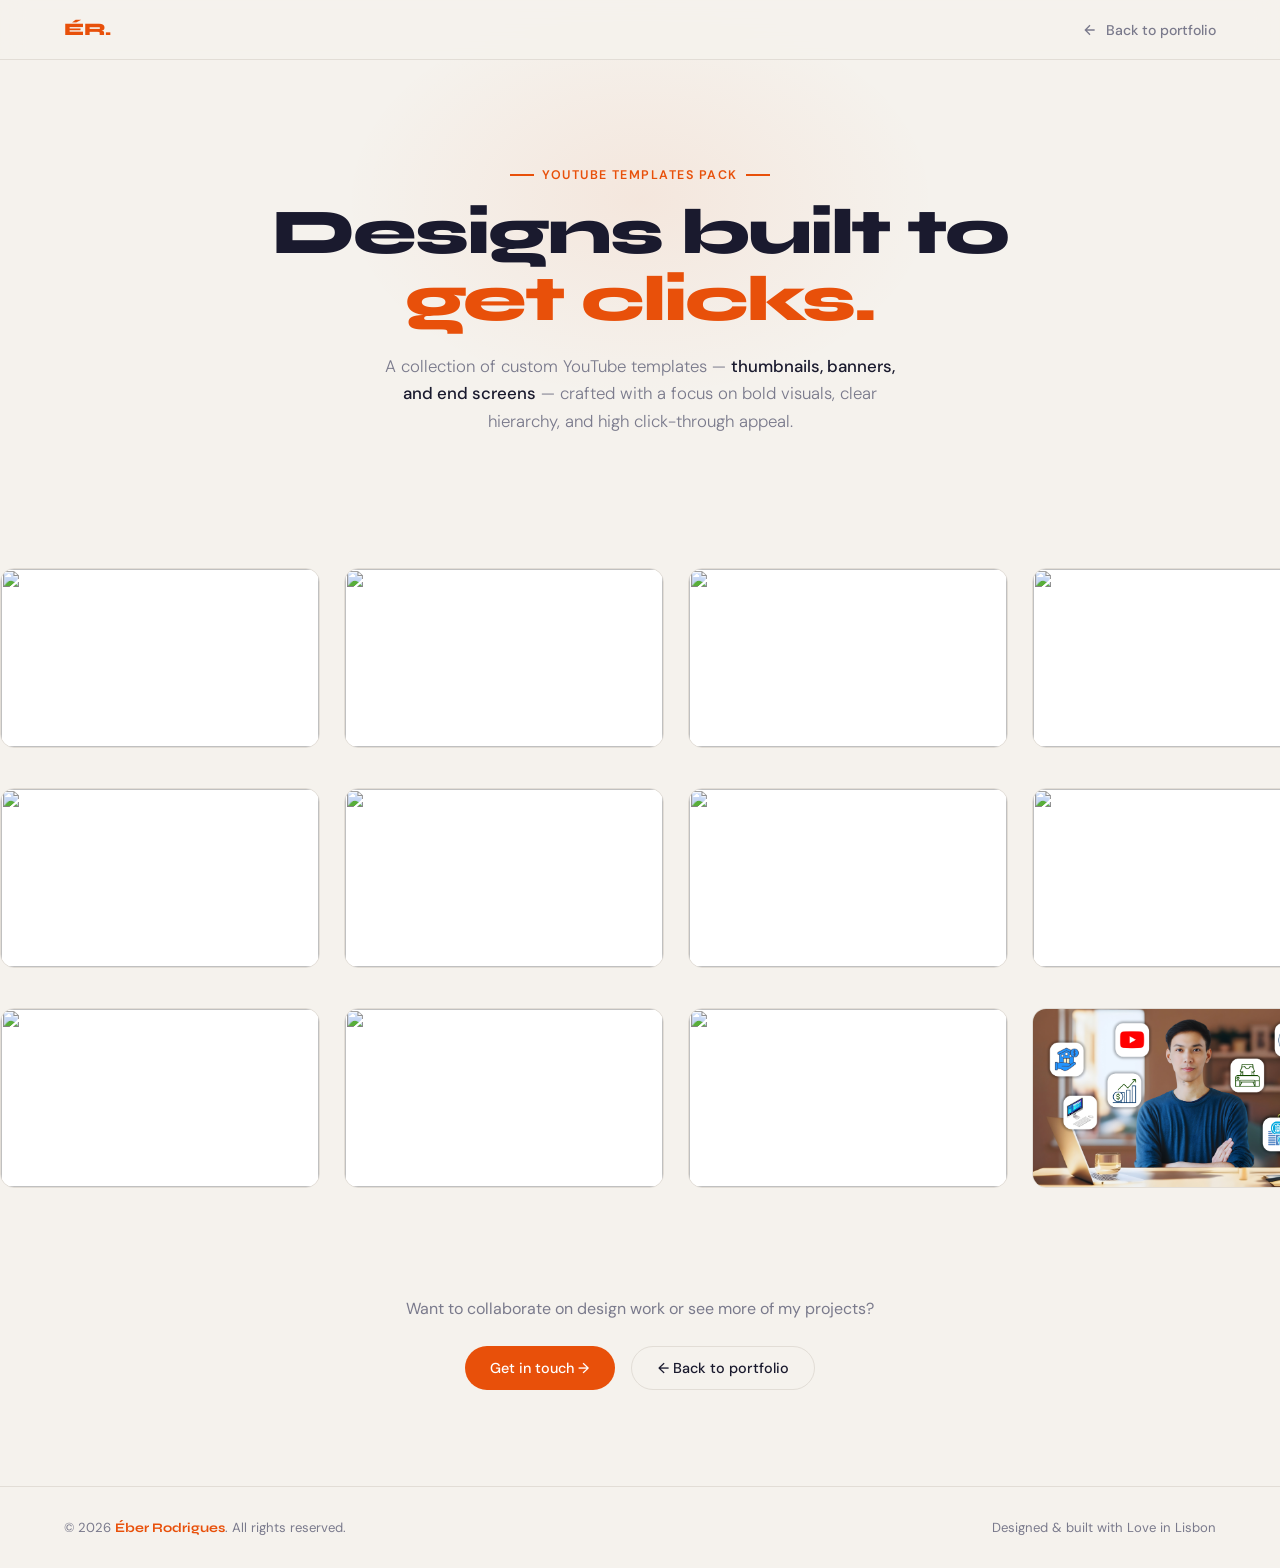
==== commit cba9e67d: "changed thumbs row 3" ====
--- a/thumbnails.html
+++ b/thumbnails.html
@@ -91,19 +91,19 @@
   <!-- ROW 3 (scrolls LEFT, slower) -->
   <div class="scroll-section">
     <div class="scroll-track row-3">
-      <div class="thumb-card"><div class="thumb-placeholder" style="--c1:#BE185D;--c2:#9D174D;"><span class="label">Thumbnail</span><span class="title">Canva Tips That Will Change Your Life</span></div><div class="thumb-overlay"><span class="overlay-tag"><svg viewBox="0 0 24 24" fill="none" stroke="currentColor" stroke-width="2"><path d="M15 12a3 3 0 1 1-6 0 3 3 0 0 1 6 0"/><path d="M2.458 12C3.732 7.943 7.523 5 12 5c4.478 0 8.268 2.943 9.542 7-1.274 4.057-5.064 7-9.542 7-4.477 0-8.268-2.943-9.542-7z"/></svg>View</span></div></div>
-      <div class="thumb-card"><div class="thumb-placeholder" style="--c1:#78350F;--c2:#92400E;"><span class="label">End Screen</span><span class="title">Warm Minimal End Screen</span></div><div class="thumb-overlay"><span class="overlay-tag"><svg viewBox="0 0 24 24" fill="none" stroke="currentColor" stroke-width="2"><path d="M15 12a3 3 0 1 1-6 0 3 3 0 0 1 6 0"/><path d="M2.458 12C3.732 7.943 7.523 5 12 5c4.478 0 8.268 2.943 9.542 7-1.274 4.057-5.064 7-9.542 7-4.477 0-8.268-2.943-9.542-7z"/></svg>View</span></div></div>
-      <div class="thumb-card"><div class="thumb-placeholder" style="--c1:#155E75;--c2:#164E63;"><span class="label">Thumbnail</span><span class="title">How to Make Money as a Student 💸</span></div><div class="thumb-overlay"><span class="overlay-tag"><svg viewBox="0 0 24 24" fill="none" stroke="currentColor" stroke-width="2"><path d="M15 12a3 3 0 1 1-6 0 3 3 0 0 1 6 0"/><path d="M2.458 12C3.732 7.943 7.523 5 12 5c4.478 0 8.268 2.943 9.542 7-1.274 4.057-5.064 7-9.542 7-4.477 0-8.268-2.943-9.542-7z"/></svg>View</span></div></div>
-      <div class="thumb-card"><div class="thumb-placeholder" style="--c1:#3F3F46;--c2:#27272A;"><span class="label">Banner</span><span class="title">Dark Minimal Channel Art</span></div><div class="thumb-overlay"><span class="overlay-tag"><svg viewBox="0 0 24 24" fill="none" stroke="currentColor" stroke-width="2"><path d="M15 12a3 3 0 1 1-6 0 3 3 0 0 1 6 0"/><path d="M2.458 12C3.732 7.943 7.523 5 12 5c4.478 0 8.268 2.943 9.542 7-1.274 4.057-5.064 7-9.542 7-4.477 0-8.268-2.943-9.542-7z"/></svg>View</span></div></div>
-      <div class="thumb-card"><div class="thumb-placeholder" style="--c1:#E8500A;--c2:#B45309;"><span class="label">Thumbnail</span><span class="title">My First Month at NOVA IMS</span></div><div class="thumb-overlay"><span class="overlay-tag"><svg viewBox="0 0 24 24" fill="none" stroke="currentColor" stroke-width="2"><path d="M15 12a3 3 0 1 1-6 0 3 3 0 0 1 6 0"/><path d="M2.458 12C3.732 7.943 7.523 5 12 5c4.478 0 8.268 2.943 9.542 7-1.274 4.057-5.064 7-9.542 7-4.477 0-8.268-2.943-9.542-7z"/></svg>View</span></div></div>
-      <div class="thumb-card"><div class="thumb-placeholder" style="--c1:#5B21B6;--c2:#4C1D95;"><span class="label">End Screen</span><span class="title">Purple Gradient Subscribe Screen</span></div><div class="thumb-overlay"><span class="overlay-tag"><svg viewBox="0 0 24 24" fill="none" stroke="currentColor" stroke-width="2"><path d="M15 12a3 3 0 1 1-6 0 3 3 0 0 1 6 0"/><path d="M2.458 12C3.732 7.943 7.523 5 12 5c4.478 0 8.268 2.943 9.542 7-1.274 4.057-5.064 7-9.542 7-4.477 0-8.268-2.943-9.542-7z"/></svg>View</span></div></div>
+      <div class="thumb-card"><img src="images/3.png" alt=""><div class="thumb-overlay"><span class="overlay-tag"><svg viewBox="0 0 24 24" fill="none" stroke="currentColor" stroke-width="2"><path d="M15 12a3 3 0 1 1-6 0 3 3 0 0 1 6 0"/><path d="M2.458 12C3.732 7.943 7.523 5 12 5c4.478 0 8.268 2.943 9.542 7-1.274 4.057-5.064 7-9.542 7-4.477 0-8.268-2.943-9.542-7z"/></svg>View</span></div></div>
+      <div class="thumb-card"><img src="images/2.png" alt=""><div class="thumb-overlay"><span class="overlay-tag"><svg viewBox="0 0 24 24" fill="none" stroke="currentColor" stroke-width="2"><path d="M15 12a3 3 0 1 1-6 0 3 3 0 0 1 6 0"/><path d="M2.458 12C3.732 7.943 7.523 5 12 5c4.478 0 8.268 2.943 9.542 7-1.274 4.057-5.064 7-9.542 7-4.477 0-8.268-2.943-9.542-7z"/></svg>View</span></div></div>
+      <div class="thumb-card"><img src="images/1.png" alt=""><div class="thumb-overlay"><span class="overlay-tag"><svg viewBox="0 0 24 24" fill="none" stroke="currentColor" stroke-width="2"><path d="M15 12a3 3 0 1 1-6 0 3 3 0 0 1 6 0"/><path d="M2.458 12C3.732 7.943 7.523 5 12 5c4.478 0 8.268 2.943 9.542 7-1.274 4.057-5.064 7-9.542 7-4.477 0-8.268-2.943-9.542-7z"/></svg>View</span></div></div>
+      <div class="thumb-card"><img src="images/7.png" alt=""><div class="thumb-overlay"><span class="overlay-tag"><svg viewBox="0 0 24 24" fill="none" stroke="currentColor" stroke-width="2"><path d="M15 12a3 3 0 1 1-6 0 3 3 0 0 1 6 0"/><path d="M2.458 12C3.732 7.943 7.523 5 12 5c4.478 0 8.268 2.943 9.542 7-1.274 4.057-5.064 7-9.542 7-4.477 0-8.268-2.943-9.542-7z"/></svg>View</span></div></div>
+      <div class="thumb-card"><img src="images/6.png" alt=""><div class="thumb-overlay"><span class="overlay-tag"><svg viewBox="0 0 24 24" fill="none" stroke="currentColor" stroke-width="2"><path d="M15 12a3 3 0 1 1-6 0 3 3 0 0 1 6 0"/><path d="M2.458 12C3.732 7.943 7.523 5 12 5c4.478 0 8.268 2.943 9.542 7-1.274 4.057-5.064 7-9.542 7-4.477 0-8.268-2.943-9.542-7z"/></svg>View</span></div></div>
+      <div class="thumb-card"><img src="images/5.png" alt=""><div class="thumb-overlay"><span class="overlay-tag"><svg viewBox="0 0 24 24" fill="none" stroke="currentColor" stroke-width="2"><path d="M15 12a3 3 0 1 1-6 0 3 3 0 0 1 6 0"/><path d="M2.458 12C3.732 7.943 7.523 5 12 5c4.478 0 8.268 2.943 9.542 7-1.274 4.057-5.064 7-9.542 7-4.477 0-8.268-2.943-9.542-7z"/></svg>View</span></div></div>
       <!-- DUPLICATES -->
-      <div class="thumb-card"><div class="thumb-placeholder" style="--c1:#BE185D;--c2:#9D174D;"><span class="label">Thumbnail</span><span class="title">Canva Tips That Will Change Your Life</span></div><div class="thumb-overlay"><span class="overlay-tag"><svg viewBox="0 0 24 24" fill="none" stroke="currentColor" stroke-width="2"><path d="M15 12a3 3 0 1 1-6 0 3 3 0 0 1 6 0"/><path d="M2.458 12C3.732 7.943 7.523 5 12 5c4.478 0 8.268 2.943 9.542 7-1.274 4.057-5.064 7-9.542 7-4.477 0-8.268-2.943-9.542-7z"/></svg>View</span></div></div>
-      <div class="thumb-card"><div class="thumb-placeholder" style="--c1:#78350F;--c2:#92400E;"><span class="label">End Screen</span><span class="title">Warm Minimal End Screen</span></div><div class="thumb-overlay"><span class="overlay-tag"><svg viewBox="0 0 24 24" fill="none" stroke="currentColor" stroke-width="2"><path d="M15 12a3 3 0 1 1-6 0 3 3 0 0 1 6 0"/><path d="M2.458 12C3.732 7.943 7.523 5 12 5c4.478 0 8.268 2.943 9.542 7-1.274 4.057-5.064 7-9.542 7-4.477 0-8.268-2.943-9.542-7z"/></svg>View</span></div></div>
-      <div class="thumb-card"><div class="thumb-placeholder" style="--c1:#155E75;--c2:#164E63;"><span class="label">Thumbnail</span><span class="title">How to Make Money as a Student 💸</span></div><div class="thumb-overlay"><span class="overlay-tag"><svg viewBox="0 0 24 24" fill="none" stroke="currentColor" stroke-width="2"><path d="M15 12a3 3 0 1 1-6 0 3 3 0 0 1 6 0"/><path d="M2.458 12C3.732 7.943 7.523 5 12 5c4.478 0 8.268 2.943 9.542 7-1.274 4.057-5.064 7-9.542 7-4.477 0-8.268-2.943-9.542-7z"/></svg>View</span></div></div>
-      <div class="thumb-card"><div class="thumb-placeholder" style="--c1:#3F3F46;--c2:#27272A;"><span class="label">Banner</span><span class="title">Dark Minimal Channel Art</span></div><div class="thumb-overlay"><span class="overlay-tag"><svg viewBox="0 0 24 24" fill="none" stroke="currentColor" stroke-width="2"><path d="M15 12a3 3 0 1 1-6 0 3 3 0 0 1 6 0"/><path d="M2.458 12C3.732 7.943 7.523 5 12 5c4.478 0 8.268 2.943 9.542 7-1.274 4.057-5.064 7-9.542 7-4.477 0-8.268-2.943-9.542-7z"/></svg>View</span></div></div>
-      <div class="thumb-card"><div class="thumb-placeholder" style="--c1:#E8500A;--c2:#B45309;"><span class="label">Thumbnail</span><span class="title">My First Month at NOVA IMS</span></div><div class="thumb-overlay"><span class="overlay-tag"><svg viewBox="0 0 24 24" fill="none" stroke="currentColor" stroke-width="2"><path d="M15 12a3 3 0 1 1-6 0 3 3 0 0 1 6 0"/><path d="M2.458 12C3.732 7.943 7.523 5 12 5c4.478 0 8.268 2.943 9.542 7-1.274 4.057-5.064 7-9.542 7-4.477 0-8.268-2.943-9.542-7z"/></svg>View</span></div></div>
-      <div class="thumb-card"><div class="thumb-placeholder" style="--c1:#5B21B6;--c2:#4C1D95;"><span class="label">End Screen</span><span class="title">Purple Gradient Subscribe Screen</span></div><div class="thumb-overlay"><span class="overlay-tag"><svg viewBox="0 0 24 24" fill="none" stroke="currentColor" stroke-width="2"><path d="M15 12a3 3 0 1 1-6 0 3 3 0 0 1 6 0"/><path d="M2.458 12C3.732 7.943 7.523 5 12 5c4.478 0 8.268 2.943 9.542 7-1.274 4.057-5.064 7-9.542 7-4.477 0-8.268-2.943-9.542-7z"/></svg>View</span></div></div>
+      <div class="thumb-card"><img src="images/3.png" alt=""><div class="thumb-overlay"><span class="overlay-tag"><svg viewBox="0 0 24 24" fill="none" stroke="currentColor" stroke-width="2"><path d="M15 12a3 3 0 1 1-6 0 3 3 0 0 1 6 0"/><path d="M2.458 12C3.732 7.943 7.523 5 12 5c4.478 0 8.268 2.943 9.542 7-1.274 4.057-5.064 7-9.542 7-4.477 0-8.268-2.943-9.542-7z"/></svg>View</span></div></div>
+      <div class="thumb-card"><img src="images/2.png" alt=""><div class="thumb-overlay"><span class="overlay-tag"><svg viewBox="0 0 24 24" fill="none" stroke="currentColor" stroke-width="2"><path d="M15 12a3 3 0 1 1-6 0 3 3 0 0 1 6 0"/><path d="M2.458 12C3.732 7.943 7.523 5 12 5c4.478 0 8.268 2.943 9.542 7-1.274 4.057-5.064 7-9.542 7-4.477 0-8.268-2.943-9.542-7z"/></svg>View</span></div></div>
+      <div class="thumb-card"><img src="images/1.png" alt=""><div class="thumb-overlay"><span class="overlay-tag"><svg viewBox="0 0 24 24" fill="none" stroke="currentColor" stroke-width="2"><path d="M15 12a3 3 0 1 1-6 0 3 3 0 0 1 6 0"/><path d="M2.458 12C3.732 7.943 7.523 5 12 5c4.478 0 8.268 2.943 9.542 7-1.274 4.057-5.064 7-9.542 7-4.477 0-8.268-2.943-9.542-7z"/></svg>View</span></div></div>
+      <div class="thumb-card"><img src="images/7.png" alt=""><div class="thumb-overlay"><span class="overlay-tag"><svg viewBox="0 0 24 24" fill="none" stroke="currentColor" stroke-width="2"><path d="M15 12a3 3 0 1 1-6 0 3 3 0 0 1 6 0"/><path d="M2.458 12C3.732 7.943 7.523 5 12 5c4.478 0 8.268 2.943 9.542 7-1.274 4.057-5.064 7-9.542 7-4.477 0-8.268-2.943-9.542-7z"/></svg>View</span></div></div>
+      <div class="thumb-card"><img src="images/6.png" alt=""><div class="thumb-overlay"><span class="overlay-tag"><svg viewBox="0 0 24 24" fill="none" stroke="currentColor" stroke-width="2"><path d="M15 12a3 3 0 1 1-6 0 3 3 0 0 1 6 0"/><path d="M2.458 12C3.732 7.943 7.523 5 12 5c4.478 0 8.268 2.943 9.542 7-1.274 4.057-5.064 7-9.542 7-4.477 0-8.268-2.943-9.542-7z"/></svg>View</span></div></div>
+      <div class="thumb-card"><img src="images/5.png" alt=""><div class="thumb-overlay"><span class="overlay-tag"><svg viewBox="0 0 24 24" fill="none" stroke="currentColor" stroke-width="2"><path d="M15 12a3 3 0 1 1-6 0 3 3 0 0 1 6 0"/><path d="M2.458 12C3.732 7.943 7.523 5 12 5c4.478 0 8.268 2.943 9.542 7-1.274 4.057-5.064 7-9.542 7-4.477 0-8.268-2.943-9.542-7z"/></svg>View</span></div></div>
     </div>
   </div>
 
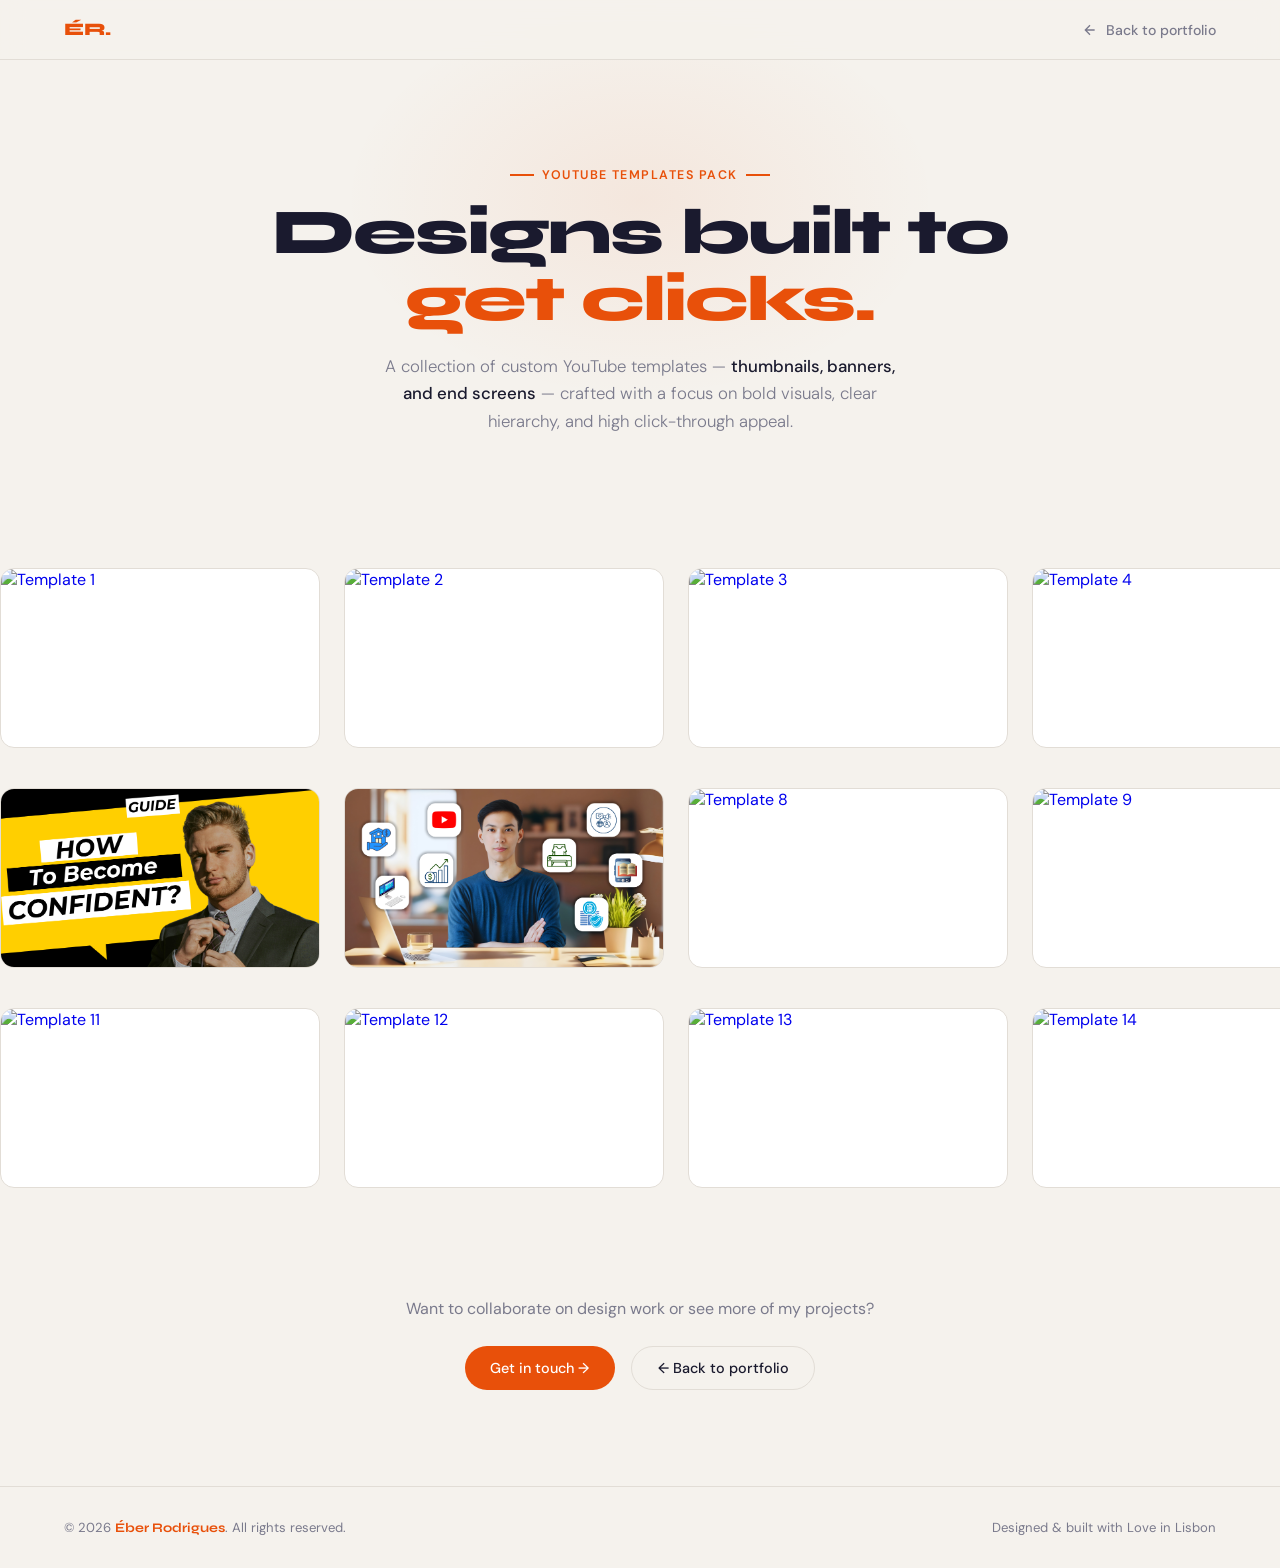
==== commit c38cb0df: "Add new image files to the repository - Added images 8.png to 15.png, each with significant file siz" ====
--- a/thumbnails.html
+++ b/thumbnails.html
@@ -28,82 +28,55 @@
     </p>
   </div>
 
-  <!-- ROW 1 (scrolls LEFT) -->
+  <!-- ROW 1 (scrolls LEFT) — images 1–5 -->
   <div class="scroll-section">
     <div class="scroll-track row-1">
-      <div class="thumb-card">
-        <img src="images/1.png" alt="">
-        <div class="thumb-overlay"><span class="overlay-tag"><svg viewBox="0 0 24 24" fill="none" stroke="currentColor" stroke-width="2"><path d="M15 12a3 3 0 1 1-6 0 3 3 0 0 1 6 0"/><path d="M2.458 12C3.732 7.943 7.523 5 12 5c4.478 0 8.268 2.943 9.542 7-1.274 4.057-5.064 7-9.542 7-4.477 0-8.268-2.943-9.542-7z"/></svg>View</span></div>
-      </div>
-      <div class="thumb-card">
-        <img src="images/2.png" alt="">
-        <div class="thumb-overlay"><span class="overlay-tag"><svg viewBox="0 0 24 24" fill="none" stroke="currentColor" stroke-width="2"><path d="M15 12a3 3 0 1 1-6 0 3 3 0 0 1 6 0"/><path d="M2.458 12C3.732 7.943 7.523 5 12 5c4.478 0 8.268 2.943 9.542 7-1.274 4.057-5.064 7-9.542 7-4.477 0-8.268-2.943-9.542-7z"/></svg>View</span></div>
-      </div>
-      <div class="thumb-card">
-        <img src="images/3.png" alt="">
-        <div class="thumb-overlay"><span class="overlay-tag"><svg viewBox="0 0 24 24" fill="none" stroke="currentColor" stroke-width="2"><path d="M15 12a3 3 0 1 1-6 0 3 3 0 0 1 6 0"/><path d="M2.458 12C3.732 7.943 7.523 5 12 5c4.478 0 8.268 2.943 9.542 7-1.274 4.057-5.064 7-9.542 7-4.477 0-8.268-2.943-9.542-7z"/></svg>View</span></div>
-      </div>
-      <div class="thumb-card">
-       <img src="images/4.png" alt="">
-        <div class="thumb-overlay"><span class="overlay-tag"><svg viewBox="0 0 24 24" fill="none" stroke="currentColor" stroke-width="2"><path d="M15 12a3 3 0 1 1-6 0 3 3 0 0 1 6 0"/><path d="M2.458 12C3.732 7.943 7.523 5 12 5c4.478 0 8.268 2.943 9.542 7-1.274 4.057-5.064 7-9.542 7-4.477 0-8.268-2.943-9.542-7z"/></svg>View</span></div>
-      </div>
-      <div class="thumb-card">
-        <img src="images/5.png" alt="">
-        <div class="thumb-overlay"><span class="overlay-tag"><svg viewBox="0 0 24 24" fill="none" stroke="currentColor" stroke-width="2"><path d="M15 12a3 3 0 1 1-6 0 3 3 0 0 1 6 0"/><path d="M2.458 12C3.732 7.943 7.523 5 12 5c4.478 0 8.268 2.943 9.542 7-1.274 4.057-5.064 7-9.542 7-4.477 0-8.268-2.943-9.542-7z"/></svg>View</span></div>
-      </div>
-      <div class="thumb-card">
-        <img src="images/6.png" alt="">
-        <div class="thumb-overlay"><span class="overlay-tag"><svg viewBox="0 0 24 24" fill="none" stroke="currentColor" stroke-width="2"><path d="M15 12a3 3 0 1 1-6 0 3 3 0 0 1 6 0"/><path d="M2.458 12C3.732 7.943 7.523 5 12 5c4.478 0 8.268 2.943 9.542 7-1.274 4.057-5.064 7-9.542 7-4.477 0-8.268-2.943-9.542-7z"/></svg>View</span></div>
-      </div>
-      <!-- DUPLICATES -->
-      <div class="thumb-card"><img src="images/7.png" alt=""><div class="thumb-overlay"><span class="overlay-tag"><svg viewBox="0 0 24 24" fill="none" stroke="currentColor" stroke-width="2"><path d="M15 12a3 3 0 1 1-6 0 3 3 0 0 1 6 0"/><path d="M2.458 12C3.732 7.943 7.523 5 12 5c4.478 0 8.268 2.943 9.542 7-1.274 4.057-5.064 7-9.542 7-4.477 0-8.268-2.943-9.542-7z"/></svg>View</span></div></div>
-      <div class="thumb-card"><img src="images/1.png" alt=""><div class="thumb-overlay"><span class="overlay-tag"><svg viewBox="0 0 24 24" fill="none" stroke="currentColor" stroke-width="2"><path d="M15 12a3 3 0 1 1-6 0 3 3 0 0 1 6 0"/><path d="M2.458 12C3.732 7.943 7.523 5 12 5c4.478 0 8.268 2.943 9.542 7-1.274 4.057-5.064 7-9.542 7-4.477 0-8.268-2.943-9.542-7z"/></svg>View</span></div></div>
-      <div class="thumb-card"><img src="images/2.png" alt=""><div class="thumb-overlay"><span class="overlay-tag"><svg viewBox="0 0 24 24" fill="none" stroke="currentColor" stroke-width="2"><path d="M15 12a3 3 0 1 1-6 0 3 3 0 0 1 6 0"/><path d="M2.458 12C3.732 7.943 7.523 5 12 5c4.478 0 8.268 2.943 9.542 7-1.274 4.057-5.064 7-9.542 7-4.477 0-8.268-2.943-9.542-7z"/></svg>View</span></div></div>
-      <div class="thumb-card"><img src="images/3.png" alt=""><div class="thumb-overlay"><span class="overlay-tag"><svg viewBox="0 0 24 24" fill="none" stroke="currentColor" stroke-width="2"><path d="M15 12a3 3 0 1 1-6 0 3 3 0 0 1 6 0"/><path d="M2.458 12C3.732 7.943 7.523 5 12 5c4.478 0 8.268 2.943 9.542 7-1.274 4.057-5.064 7-9.542 7-4.477 0-8.268-2.943-9.542-7z"/></svg>View</span></div></div>
-      <div class="thumb-card"><img src="images/4.png" alt=""><div class="thumb-overlay"><span class="overlay-tag"><svg viewBox="0 0 24 24" fill="none" stroke="currentColor" stroke-width="2"><path d="M15 12a3 3 0 1 1-6 0 3 3 0 0 1 6 0"/><path d="M2.458 12C3.732 7.943 7.523 5 12 5c4.478 0 8.268 2.943 9.542 7-1.274 4.057-5.064 7-9.542 7-4.477 0-8.268-2.943-9.542-7z"/></svg>View</span></div></div>
-      <div class="thumb-card"><img src="images/5.png" alt=""><div class="thumb-overlay"><span class="overlay-tag"><svg viewBox="0 0 24 24" fill="none" stroke="currentColor" stroke-width="2"><path d="M15 12a3 3 0 1 1-6 0 3 3 0 0 1 6 0"/><path d="M2.458 12C3.732 7.943 7.523 5 12 5c4.478 0 8.268 2.943 9.542 7-1.274 4.057-5.064 7-9.542 7-4.477 0-8.268-2.943-9.542-7z"/></svg>View</span></div></div>
+      <a href="images/1.png" target="_blank" class="thumb-card"><img src="images/1.png" alt="Template 1"><div class="thumb-overlay"><span class="overlay-tag"><svg viewBox="0 0 24 24" fill="none" stroke="currentColor" stroke-width="2"><path d="M15 12a3 3 0 1 1-6 0 3 3 0 0 1 6 0"/><path d="M2.458 12C3.732 7.943 7.523 5 12 5c4.478 0 8.268 2.943 9.542 7-1.274 4.057-5.064 7-9.542 7-4.477 0-8.268-2.943-9.542-7z"/></svg>View</span></div></a>
+      <a href="images/2.png" target="_blank" class="thumb-card"><img src="images/2.png" alt="Template 2"><div class="thumb-overlay"><span class="overlay-tag"><svg viewBox="0 0 24 24" fill="none" stroke="currentColor" stroke-width="2"><path d="M15 12a3 3 0 1 1-6 0 3 3 0 0 1 6 0"/><path d="M2.458 12C3.732 7.943 7.523 5 12 5c4.478 0 8.268 2.943 9.542 7-1.274 4.057-5.064 7-9.542 7-4.477 0-8.268-2.943-9.542-7z"/></svg>View</span></div></a>
+      <a href="images/3.png" target="_blank" class="thumb-card"><img src="images/3.png" alt="Template 3"><div class="thumb-overlay"><span class="overlay-tag"><svg viewBox="0 0 24 24" fill="none" stroke="currentColor" stroke-width="2"><path d="M15 12a3 3 0 1 1-6 0 3 3 0 0 1 6 0"/><path d="M2.458 12C3.732 7.943 7.523 5 12 5c4.478 0 8.268 2.943 9.542 7-1.274 4.057-5.064 7-9.542 7-4.477 0-8.268-2.943-9.542-7z"/></svg>View</span></div></a>
+      <a href="images/4.png" target="_blank" class="thumb-card"><img src="images/4.png" alt="Template 4"><div class="thumb-overlay"><span class="overlay-tag"><svg viewBox="0 0 24 24" fill="none" stroke="currentColor" stroke-width="2"><path d="M15 12a3 3 0 1 1-6 0 3 3 0 0 1 6 0"/><path d="M2.458 12C3.732 7.943 7.523 5 12 5c4.478 0 8.268 2.943 9.542 7-1.274 4.057-5.064 7-9.542 7-4.477 0-8.268-2.943-9.542-7z"/></svg>View</span></div></a>
+      <a href="images/5.png" target="_blank" class="thumb-card"><img src="images/5.png" alt="Template 5"><div class="thumb-overlay"><span class="overlay-tag"><svg viewBox="0 0 24 24" fill="none" stroke="currentColor" stroke-width="2"><path d="M15 12a3 3 0 1 1-6 0 3 3 0 0 1 6 0"/><path d="M2.458 12C3.732 7.943 7.523 5 12 5c4.478 0 8.268 2.943 9.542 7-1.274 4.057-5.064 7-9.542 7-4.477 0-8.268-2.943-9.542-7z"/></svg>View</span></div></a>
+      <a href="images/1.png" target="_blank" class="thumb-card"><img src="images/1.png" alt="Template 1"><div class="thumb-overlay"><span class="overlay-tag"><svg viewBox="0 0 24 24" fill="none" stroke="currentColor" stroke-width="2"><path d="M15 12a3 3 0 1 1-6 0 3 3 0 0 1 6 0"/><path d="M2.458 12C3.732 7.943 7.523 5 12 5c4.478 0 8.268 2.943 9.542 7-1.274 4.057-5.064 7-9.542 7-4.477 0-8.268-2.943-9.542-7z"/></svg>View</span></div></a>
+      <a href="images/2.png" target="_blank" class="thumb-card"><img src="images/2.png" alt="Template 2"><div class="thumb-overlay"><span class="overlay-tag"><svg viewBox="0 0 24 24" fill="none" stroke="currentColor" stroke-width="2"><path d="M15 12a3 3 0 1 1-6 0 3 3 0 0 1 6 0"/><path d="M2.458 12C3.732 7.943 7.523 5 12 5c4.478 0 8.268 2.943 9.542 7-1.274 4.057-5.064 7-9.542 7-4.477 0-8.268-2.943-9.542-7z"/></svg>View</span></div></a>
+      <a href="images/3.png" target="_blank" class="thumb-card"><img src="images/3.png" alt="Template 3"><div class="thumb-overlay"><span class="overlay-tag"><svg viewBox="0 0 24 24" fill="none" stroke="currentColor" stroke-width="2"><path d="M15 12a3 3 0 1 1-6 0 3 3 0 0 1 6 0"/><path d="M2.458 12C3.732 7.943 7.523 5 12 5c4.478 0 8.268 2.943 9.542 7-1.274 4.057-5.064 7-9.542 7-4.477 0-8.268-2.943-9.542-7z"/></svg>View</span></div></a>
+      <a href="images/4.png" target="_blank" class="thumb-card"><img src="images/4.png" alt="Template 4"><div class="thumb-overlay"><span class="overlay-tag"><svg viewBox="0 0 24 24" fill="none" stroke="currentColor" stroke-width="2"><path d="M15 12a3 3 0 1 1-6 0 3 3 0 0 1 6 0"/><path d="M2.458 12C3.732 7.943 7.523 5 12 5c4.478 0 8.268 2.943 9.542 7-1.274 4.057-5.064 7-9.542 7-4.477 0-8.268-2.943-9.542-7z"/></svg>View</span></div></a>
+      <a href="images/5.png" target="_blank" class="thumb-card"><img src="images/5.png" alt="Template 5"><div class="thumb-overlay"><span class="overlay-tag"><svg viewBox="0 0 24 24" fill="none" stroke="currentColor" stroke-width="2"><path d="M15 12a3 3 0 1 1-6 0 3 3 0 0 1 6 0"/><path d="M2.458 12C3.732 7.943 7.523 5 12 5c4.478 0 8.268 2.943 9.542 7-1.274 4.057-5.064 7-9.542 7-4.477 0-8.268-2.943-9.542-7z"/></svg>View</span></div></a>
     </div>
   </div>
 
   <div class="row-divider"></div>
 
-  <!-- ROW 2 (scrolls RIGHT) -->
+  <!-- ROW 2 (scrolls RIGHT) — images 6–10 -->
   <div class="scroll-section">
     <div class="scroll-track row-2">
-      <div class="thumb-card"><img src="images/5.png" alt=""><div class="thumb-overlay"><span class="overlay-tag"><svg viewBox="0 0 24 24" fill="none" stroke="currentColor" stroke-width="2"><path d="M15 12a3 3 0 1 1-6 0 3 3 0 0 1 6 0"/><path d="M2.458 12C3.732 7.943 7.523 5 12 5c4.478 0 8.268 2.943 9.542 7-1.274 4.057-5.064 7-9.542 7-4.477 0-8.268-2.943-9.542-7z"/></svg>View</span></div></div>
-      <div class="thumb-card"><img src="images/4.png" alt=""><div class="thumb-overlay"><span class="overlay-tag"><svg viewBox="0 0 24 24" fill="none" stroke="currentColor" stroke-width="2"><path d="M15 12a3 3 0 1 1-6 0 3 3 0 0 1 6 0"/><path d="M2.458 12C3.732 7.943 7.523 5 12 5c4.478 0 8.268 2.943 9.542 7-1.274 4.057-5.064 7-9.542 7-4.477 0-8.268-2.943-9.542-7z"/></svg>View</span></div></div>
-      <div class="thumb-card"><img src="images/3.png" alt=""><div class="thumb-overlay"><span class="overlay-tag"><svg viewBox="0 0 24 24" fill="none" stroke="currentColor" stroke-width="2"><path d="M15 12a3 3 0 1 1-6 0 3 3 0 0 1 6 0"/><path d="M2.458 12C3.732 7.943 7.523 5 12 5c4.478 0 8.268 2.943 9.542 7-1.274 4.057-5.064 7-9.542 7-4.477 0-8.268-2.943-9.542-7z"/></svg>View</span></div></div>
-      <div class="thumb-card"><img src="images/2.png" alt=""><div class="thumb-overlay"><span class="overlay-tag"><svg viewBox="0 0 24 24" fill="none" stroke="currentColor" stroke-width="2"><path d="M15 12a3 3 0 1 1-6 0 3 3 0 0 1 6 0"/><path d="M2.458 12C3.732 7.943 7.523 5 12 5c4.478 0 8.268 2.943 9.542 7-1.274 4.057-5.064 7-9.542 7-4.477 0-8.268-2.943-9.542-7z"/></svg>View</span></div></div>
-      <div class="thumb-card"><img src="images/1.png" alt=""><div class="thumb-overlay"><span class="overlay-tag"><svg viewBox="0 0 24 24" fill="none" stroke="currentColor" stroke-width="2"><path d="M15 12a3 3 0 1 1-6 0 3 3 0 0 1 6 0"/><path d="M2.458 12C3.732 7.943 7.523 5 12 5c4.478 0 8.268 2.943 9.542 7-1.274 4.057-5.064 7-9.542 7-4.477 0-8.268-2.943-9.542-7z"/></svg>View</span></div></div>
-      <div class="thumb-card"><img src="images/7.png" alt=""><div class="thumb-overlay"><span class="overlay-tag"><svg viewBox="0 0 24 24" fill="none" stroke="currentColor" stroke-width="2"><path d="M15 12a3 3 0 1 1-6 0 3 3 0 0 1 6 0"/><path d="M2.458 12C3.732 7.943 7.523 5 12 5c4.478 0 8.268 2.943 9.542 7-1.274 4.057-5.064 7-9.542 7-4.477 0-8.268-2.943-9.542-7z"/></svg>View</span></div></div>
-      <!-- DUPLICATES -->
-      <div class="thumb-card"><img src="images/5.png" alt=""><div class="thumb-overlay"><span class="overlay-tag"><svg viewBox="0 0 24 24" fill="none" stroke="currentColor" stroke-width="2"><path d="M15 12a3 3 0 1 1-6 0 3 3 0 0 1 6 0"/><path d="M2.458 12C3.732 7.943 7.523 5 12 5c4.478 0 8.268 2.943 9.542 7-1.274 4.057-5.064 7-9.542 7-4.477 0-8.268-2.943-9.542-7z"/></svg>View</span></div></div>
-      <div class="thumb-card"><img src="images/4.png" alt=""><div class="thumb-overlay"><span class="overlay-tag"><svg viewBox="0 0 24 24" fill="none" stroke="currentColor" stroke-width="2"><path d="M15 12a3 3 0 1 1-6 0 3 3 0 0 1 6 0"/><path d="M2.458 12C3.732 7.943 7.523 5 12 5c4.478 0 8.268 2.943 9.542 7-1.274 4.057-5.064 7-9.542 7-4.477 0-8.268-2.943-9.542-7z"/></svg>View</span></div></div>
-      <div class="thumb-card"><img src="images/3.png" alt=""><div class="thumb-overlay"><span class="overlay-tag"><svg viewBox="0 0 24 24" fill="none" stroke="currentColor" stroke-width="2"><path d="M15 12a3 3 0 1 1-6 0 3 3 0 0 1 6 0"/><path d="M2.458 12C3.732 7.943 7.523 5 12 5c4.478 0 8.268 2.943 9.542 7-1.274 4.057-5.064 7-9.542 7-4.477 0-8.268-2.943-9.542-7z"/></svg>View</span></div></div>
-      <div class="thumb-card"><img src="images/2.png" alt=""><div class="thumb-overlay"><span class="overlay-tag"><svg viewBox="0 0 24 24" fill="none" stroke="currentColor" stroke-width="2"><path d="M15 12a3 3 0 1 1-6 0 3 3 0 0 1 6 0"/><path d="M2.458 12C3.732 7.943 7.523 5 12 5c4.478 0 8.268 2.943 9.542 7-1.274 4.057-5.064 7-9.542 7-4.477 0-8.268-2.943-9.542-7z"/></svg>View</span></div></div>
-      <div class="thumb-card"><img src="images/1.png" alt=""><div class="thumb-overlay"><span class="overlay-tag"><svg viewBox="0 0 24 24" fill="none" stroke="currentColor" stroke-width="2"><path d="M15 12a3 3 0 1 1-6 0 3 3 0 0 1 6 0"/><path d="M2.458 12C3.732 7.943 7.523 5 12 5c4.478 0 8.268 2.943 9.542 7-1.274 4.057-5.064 7-9.542 7-4.477 0-8.268-2.943-9.542-7z"/></svg>View</span></div></div>
-      <div class="thumb-card"><img src="images/7.png" alt=""><div class="thumb-overlay"><span class="overlay-tag"><svg viewBox="0 0 24 24" fill="none" stroke="currentColor" stroke-width="2"><path d="M15 12a3 3 0 1 1-6 0 3 3 0 0 1 6 0"/><path d="M2.458 12C3.732 7.943 7.523 5 12 5c4.478 0 8.268 2.943 9.542 7-1.274 4.057-5.064 7-9.542 7-4.477 0-8.268-2.943-9.542-7z"/></svg>View</span></div></div>
+      <a href="images/6.png" target="_blank" class="thumb-card"><img src="images/6.png" alt="Template 6"><div class="thumb-overlay"><span class="overlay-tag"><svg viewBox="0 0 24 24" fill="none" stroke="currentColor" stroke-width="2"><path d="M15 12a3 3 0 1 1-6 0 3 3 0 0 1 6 0"/><path d="M2.458 12C3.732 7.943 7.523 5 12 5c4.478 0 8.268 2.943 9.542 7-1.274 4.057-5.064 7-9.542 7-4.477 0-8.268-2.943-9.542-7z"/></svg>View</span></div></a>
+      <a href="images/7.png" target="_blank" class="thumb-card"><img src="images/7.png" alt="Template 7"><div class="thumb-overlay"><span class="overlay-tag"><svg viewBox="0 0 24 24" fill="none" stroke="currentColor" stroke-width="2"><path d="M15 12a3 3 0 1 1-6 0 3 3 0 0 1 6 0"/><path d="M2.458 12C3.732 7.943 7.523 5 12 5c4.478 0 8.268 2.943 9.542 7-1.274 4.057-5.064 7-9.542 7-4.477 0-8.268-2.943-9.542-7z"/></svg>View</span></div></a>
+      <a href="images/8.png" target="_blank" class="thumb-card"><img src="images/8.png" alt="Template 8"><div class="thumb-overlay"><span class="overlay-tag"><svg viewBox="0 0 24 24" fill="none" stroke="currentColor" stroke-width="2"><path d="M15 12a3 3 0 1 1-6 0 3 3 0 0 1 6 0"/><path d="M2.458 12C3.732 7.943 7.523 5 12 5c4.478 0 8.268 2.943 9.542 7-1.274 4.057-5.064 7-9.542 7-4.477 0-8.268-2.943-9.542-7z"/></svg>View</span></div></a>
+      <a href="images/9.png" target="_blank" class="thumb-card"><img src="images/9.png" alt="Template 9"><div class="thumb-overlay"><span class="overlay-tag"><svg viewBox="0 0 24 24" fill="none" stroke="currentColor" stroke-width="2"><path d="M15 12a3 3 0 1 1-6 0 3 3 0 0 1 6 0"/><path d="M2.458 12C3.732 7.943 7.523 5 12 5c4.478 0 8.268 2.943 9.542 7-1.274 4.057-5.064 7-9.542 7-4.477 0-8.268-2.943-9.542-7z"/></svg>View</span></div></a>
+      <a href="images/10.png" target="_blank" class="thumb-card"><img src="images/10.png" alt="Template 10"><div class="thumb-overlay"><span class="overlay-tag"><svg viewBox="0 0 24 24" fill="none" stroke="currentColor" stroke-width="2"><path d="M15 12a3 3 0 1 1-6 0 3 3 0 0 1 6 0"/><path d="M2.458 12C3.732 7.943 7.523 5 12 5c4.478 0 8.268 2.943 9.542 7-1.274 4.057-5.064 7-9.542 7-4.477 0-8.268-2.943-9.542-7z"/></svg>View</span></div></a>
+      <a href="images/6.png" target="_blank" class="thumb-card"><img src="images/6.png" alt="Template 6"><div class="thumb-overlay"><span class="overlay-tag"><svg viewBox="0 0 24 24" fill="none" stroke="currentColor" stroke-width="2"><path d="M15 12a3 3 0 1 1-6 0 3 3 0 0 1 6 0"/><path d="M2.458 12C3.732 7.943 7.523 5 12 5c4.478 0 8.268 2.943 9.542 7-1.274 4.057-5.064 7-9.542 7-4.477 0-8.268-2.943-9.542-7z"/></svg>View</span></div></a>
+      <a href="images/7.png" target="_blank" class="thumb-card"><img src="images/7.png" alt="Template 7"><div class="thumb-overlay"><span class="overlay-tag"><svg viewBox="0 0 24 24" fill="none" stroke="currentColor" stroke-width="2"><path d="M15 12a3 3 0 1 1-6 0 3 3 0 0 1 6 0"/><path d="M2.458 12C3.732 7.943 7.523 5 12 5c4.478 0 8.268 2.943 9.542 7-1.274 4.057-5.064 7-9.542 7-4.477 0-8.268-2.943-9.542-7z"/></svg>View</span></div></a>
+      <a href="images/8.png" target="_blank" class="thumb-card"><img src="images/8.png" alt="Template 8"><div class="thumb-overlay"><span class="overlay-tag"><svg viewBox="0 0 24 24" fill="none" stroke="currentColor" stroke-width="2"><path d="M15 12a3 3 0 1 1-6 0 3 3 0 0 1 6 0"/><path d="M2.458 12C3.732 7.943 7.523 5 12 5c4.478 0 8.268 2.943 9.542 7-1.274 4.057-5.064 7-9.542 7-4.477 0-8.268-2.943-9.542-7z"/></svg>View</span></div></a>
+      <a href="images/9.png" target="_blank" class="thumb-card"><img src="images/9.png" alt="Template 9"><div class="thumb-overlay"><span class="overlay-tag"><svg viewBox="0 0 24 24" fill="none" stroke="currentColor" stroke-width="2"><path d="M15 12a3 3 0 1 1-6 0 3 3 0 0 1 6 0"/><path d="M2.458 12C3.732 7.943 7.523 5 12 5c4.478 0 8.268 2.943 9.542 7-1.274 4.057-5.064 7-9.542 7-4.477 0-8.268-2.943-9.542-7z"/></svg>View</span></div></a>
+      <a href="images/10.png" target="_blank" class="thumb-card"><img src="images/10.png" alt="Template 10"><div class="thumb-overlay"><span class="overlay-tag"><svg viewBox="0 0 24 24" fill="none" stroke="currentColor" stroke-width="2"><path d="M15 12a3 3 0 1 1-6 0 3 3 0 0 1 6 0"/><path d="M2.458 12C3.732 7.943 7.523 5 12 5c4.478 0 8.268 2.943 9.542 7-1.274 4.057-5.064 7-9.542 7-4.477 0-8.268-2.943-9.542-7z"/></svg>View</span></div></a>
     </div>
   </div>
 
   <div class="row-divider"></div>
 
-  <!-- ROW 3 (scrolls LEFT, slower) -->
+  <!-- ROW 3 (scrolls LEFT, slower) — images 11–15 -->
   <div class="scroll-section">
     <div class="scroll-track row-3">
-      <div class="thumb-card"><img src="images/3.png" alt=""><div class="thumb-overlay"><span class="overlay-tag"><svg viewBox="0 0 24 24" fill="none" stroke="currentColor" stroke-width="2"><path d="M15 12a3 3 0 1 1-6 0 3 3 0 0 1 6 0"/><path d="M2.458 12C3.732 7.943 7.523 5 12 5c4.478 0 8.268 2.943 9.542 7-1.274 4.057-5.064 7-9.542 7-4.477 0-8.268-2.943-9.542-7z"/></svg>View</span></div></div>
-      <div class="thumb-card"><img src="images/2.png" alt=""><div class="thumb-overlay"><span class="overlay-tag"><svg viewBox="0 0 24 24" fill="none" stroke="currentColor" stroke-width="2"><path d="M15 12a3 3 0 1 1-6 0 3 3 0 0 1 6 0"/><path d="M2.458 12C3.732 7.943 7.523 5 12 5c4.478 0 8.268 2.943 9.542 7-1.274 4.057-5.064 7-9.542 7-4.477 0-8.268-2.943-9.542-7z"/></svg>View</span></div></div>
-      <div class="thumb-card"><img src="images/1.png" alt=""><div class="thumb-overlay"><span class="overlay-tag"><svg viewBox="0 0 24 24" fill="none" stroke="currentColor" stroke-width="2"><path d="M15 12a3 3 0 1 1-6 0 3 3 0 0 1 6 0"/><path d="M2.458 12C3.732 7.943 7.523 5 12 5c4.478 0 8.268 2.943 9.542 7-1.274 4.057-5.064 7-9.542 7-4.477 0-8.268-2.943-9.542-7z"/></svg>View</span></div></div>
-      <div class="thumb-card"><img src="images/7.png" alt=""><div class="thumb-overlay"><span class="overlay-tag"><svg viewBox="0 0 24 24" fill="none" stroke="currentColor" stroke-width="2"><path d="M15 12a3 3 0 1 1-6 0 3 3 0 0 1 6 0"/><path d="M2.458 12C3.732 7.943 7.523 5 12 5c4.478 0 8.268 2.943 9.542 7-1.274 4.057-5.064 7-9.542 7-4.477 0-8.268-2.943-9.542-7z"/></svg>View</span></div></div>
-      <div class="thumb-card"><img src="images/6.png" alt=""><div class="thumb-overlay"><span class="overlay-tag"><svg viewBox="0 0 24 24" fill="none" stroke="currentColor" stroke-width="2"><path d="M15 12a3 3 0 1 1-6 0 3 3 0 0 1 6 0"/><path d="M2.458 12C3.732 7.943 7.523 5 12 5c4.478 0 8.268 2.943 9.542 7-1.274 4.057-5.064 7-9.542 7-4.477 0-8.268-2.943-9.542-7z"/></svg>View</span></div></div>
-      <div class="thumb-card"><img src="images/5.png" alt=""><div class="thumb-overlay"><span class="overlay-tag"><svg viewBox="0 0 24 24" fill="none" stroke="currentColor" stroke-width="2"><path d="M15 12a3 3 0 1 1-6 0 3 3 0 0 1 6 0"/><path d="M2.458 12C3.732 7.943 7.523 5 12 5c4.478 0 8.268 2.943 9.542 7-1.274 4.057-5.064 7-9.542 7-4.477 0-8.268-2.943-9.542-7z"/></svg>View</span></div></div>
-      <!-- DUPLICATES -->
-      <div class="thumb-card"><img src="images/3.png" alt=""><div class="thumb-overlay"><span class="overlay-tag"><svg viewBox="0 0 24 24" fill="none" stroke="currentColor" stroke-width="2"><path d="M15 12a3 3 0 1 1-6 0 3 3 0 0 1 6 0"/><path d="M2.458 12C3.732 7.943 7.523 5 12 5c4.478 0 8.268 2.943 9.542 7-1.274 4.057-5.064 7-9.542 7-4.477 0-8.268-2.943-9.542-7z"/></svg>View</span></div></div>
-      <div class="thumb-card"><img src="images/2.png" alt=""><div class="thumb-overlay"><span class="overlay-tag"><svg viewBox="0 0 24 24" fill="none" stroke="currentColor" stroke-width="2"><path d="M15 12a3 3 0 1 1-6 0 3 3 0 0 1 6 0"/><path d="M2.458 12C3.732 7.943 7.523 5 12 5c4.478 0 8.268 2.943 9.542 7-1.274 4.057-5.064 7-9.542 7-4.477 0-8.268-2.943-9.542-7z"/></svg>View</span></div></div>
-      <div class="thumb-card"><img src="images/1.png" alt=""><div class="thumb-overlay"><span class="overlay-tag"><svg viewBox="0 0 24 24" fill="none" stroke="currentColor" stroke-width="2"><path d="M15 12a3 3 0 1 1-6 0 3 3 0 0 1 6 0"/><path d="M2.458 12C3.732 7.943 7.523 5 12 5c4.478 0 8.268 2.943 9.542 7-1.274 4.057-5.064 7-9.542 7-4.477 0-8.268-2.943-9.542-7z"/></svg>View</span></div></div>
-      <div class="thumb-card"><img src="images/7.png" alt=""><div class="thumb-overlay"><span class="overlay-tag"><svg viewBox="0 0 24 24" fill="none" stroke="currentColor" stroke-width="2"><path d="M15 12a3 3 0 1 1-6 0 3 3 0 0 1 6 0"/><path d="M2.458 12C3.732 7.943 7.523 5 12 5c4.478 0 8.268 2.943 9.542 7-1.274 4.057-5.064 7-9.542 7-4.477 0-8.268-2.943-9.542-7z"/></svg>View</span></div></div>
-      <div class="thumb-card"><img src="images/6.png" alt=""><div class="thumb-overlay"><span class="overlay-tag"><svg viewBox="0 0 24 24" fill="none" stroke="currentColor" stroke-width="2"><path d="M15 12a3 3 0 1 1-6 0 3 3 0 0 1 6 0"/><path d="M2.458 12C3.732 7.943 7.523 5 12 5c4.478 0 8.268 2.943 9.542 7-1.274 4.057-5.064 7-9.542 7-4.477 0-8.268-2.943-9.542-7z"/></svg>View</span></div></div>
-      <div class="thumb-card"><img src="images/5.png" alt=""><div class="thumb-overlay"><span class="overlay-tag"><svg viewBox="0 0 24 24" fill="none" stroke="currentColor" stroke-width="2"><path d="M15 12a3 3 0 1 1-6 0 3 3 0 0 1 6 0"/><path d="M2.458 12C3.732 7.943 7.523 5 12 5c4.478 0 8.268 2.943 9.542 7-1.274 4.057-5.064 7-9.542 7-4.477 0-8.268-2.943-9.542-7z"/></svg>View</span></div></div>
+      <a href="images/11.png" target="_blank" class="thumb-card"><img src="images/11.png" alt="Template 11"><div class="thumb-overlay"><span class="overlay-tag"><svg viewBox="0 0 24 24" fill="none" stroke="currentColor" stroke-width="2"><path d="M15 12a3 3 0 1 1-6 0 3 3 0 0 1 6 0"/><path d="M2.458 12C3.732 7.943 7.523 5 12 5c4.478 0 8.268 2.943 9.542 7-1.274 4.057-5.064 7-9.542 7-4.477 0-8.268-2.943-9.542-7z"/></svg>View</span></div></a>
+      <a href="images/12.png" target="_blank" class="thumb-card"><img src="images/12.png" alt="Template 12"><div class="thumb-overlay"><span class="overlay-tag"><svg viewBox="0 0 24 24" fill="none" stroke="currentColor" stroke-width="2"><path d="M15 12a3 3 0 1 1-6 0 3 3 0 0 1 6 0"/><path d="M2.458 12C3.732 7.943 7.523 5 12 5c4.478 0 8.268 2.943 9.542 7-1.274 4.057-5.064 7-9.542 7-4.477 0-8.268-2.943-9.542-7z"/></svg>View</span></div></a>
+      <a href="images/13.png" target="_blank" class="thumb-card"><img src="images/13.png" alt="Template 13"><div class="thumb-overlay"><span class="overlay-tag"><svg viewBox="0 0 24 24" fill="none" stroke="currentColor" stroke-width="2"><path d="M15 12a3 3 0 1 1-6 0 3 3 0 0 1 6 0"/><path d="M2.458 12C3.732 7.943 7.523 5 12 5c4.478 0 8.268 2.943 9.542 7-1.274 4.057-5.064 7-9.542 7-4.477 0-8.268-2.943-9.542-7z"/></svg>View</span></div></a>
+      <a href="images/14.png" target="_blank" class="thumb-card"><img src="images/14.png" alt="Template 14"><div class="thumb-overlay"><span class="overlay-tag"><svg viewBox="0 0 24 24" fill="none" stroke="currentColor" stroke-width="2"><path d="M15 12a3 3 0 1 1-6 0 3 3 0 0 1 6 0"/><path d="M2.458 12C3.732 7.943 7.523 5 12 5c4.478 0 8.268 2.943 9.542 7-1.274 4.057-5.064 7-9.542 7-4.477 0-8.268-2.943-9.542-7z"/></svg>View</span></div></a>
+      <a href="images/15.png" target="_blank" class="thumb-card"><img src="images/15.png" alt="Template 15"><div class="thumb-overlay"><span class="overlay-tag"><svg viewBox="0 0 24 24" fill="none" stroke="currentColor" stroke-width="2"><path d="M15 12a3 3 0 1 1-6 0 3 3 0 0 1 6 0"/><path d="M2.458 12C3.732 7.943 7.523 5 12 5c4.478 0 8.268 2.943 9.542 7-1.274 4.057-5.064 7-9.542 7-4.477 0-8.268-2.943-9.542-7z"/></svg>View</span></div></a>
+      <a href="images/11.png" target="_blank" class="thumb-card"><img src="images/11.png" alt="Template 11"><div class="thumb-overlay"><span class="overlay-tag"><svg viewBox="0 0 24 24" fill="none" stroke="currentColor" stroke-width="2"><path d="M15 12a3 3 0 1 1-6 0 3 3 0 0 1 6 0"/><path d="M2.458 12C3.732 7.943 7.523 5 12 5c4.478 0 8.268 2.943 9.542 7-1.274 4.057-5.064 7-9.542 7-4.477 0-8.268-2.943-9.542-7z"/></svg>View</span></div></a>
+      <a href="images/12.png" target="_blank" class="thumb-card"><img src="images/12.png" alt="Template 12"><div class="thumb-overlay"><span class="overlay-tag"><svg viewBox="0 0 24 24" fill="none" stroke="currentColor" stroke-width="2"><path d="M15 12a3 3 0 1 1-6 0 3 3 0 0 1 6 0"/><path d="M2.458 12C3.732 7.943 7.523 5 12 5c4.478 0 8.268 2.943 9.542 7-1.274 4.057-5.064 7-9.542 7-4.477 0-8.268-2.943-9.542-7z"/></svg>View</span></div></a>
+      <a href="images/13.png" target="_blank" class="thumb-card"><img src="images/13.png" alt="Template 13"><div class="thumb-overlay"><span class="overlay-tag"><svg viewBox="0 0 24 24" fill="none" stroke="currentColor" stroke-width="2"><path d="M15 12a3 3 0 1 1-6 0 3 3 0 0 1 6 0"/><path d="M2.458 12C3.732 7.943 7.523 5 12 5c4.478 0 8.268 2.943 9.542 7-1.274 4.057-5.064 7-9.542 7-4.477 0-8.268-2.943-9.542-7z"/></svg>View</span></div></a>
+      <a href="images/14.png" target="_blank" class="thumb-card"><img src="images/14.png" alt="Template 14"><div class="thumb-overlay"><span class="overlay-tag"><svg viewBox="0 0 24 24" fill="none" stroke="currentColor" stroke-width="2"><path d="M15 12a3 3 0 1 1-6 0 3 3 0 0 1 6 0"/><path d="M2.458 12C3.732 7.943 7.523 5 12 5c4.478 0 8.268 2.943 9.542 7-1.274 4.057-5.064 7-9.542 7-4.477 0-8.268-2.943-9.542-7z"/></svg>View</span></div></a>
+      <a href="images/15.png" target="_blank" class="thumb-card"><img src="images/15.png" alt="Template 15"><div class="thumb-overlay"><span class="overlay-tag"><svg viewBox="0 0 24 24" fill="none" stroke="currentColor" stroke-width="2"><path d="M15 12a3 3 0 1 1-6 0 3 3 0 0 1 6 0"/><path d="M2.458 12C3.732 7.943 7.523 5 12 5c4.478 0 8.268 2.943 9.542 7-1.274 4.057-5.064 7-9.542 7-4.477 0-8.268-2.943-9.542-7z"/></svg>View</span></div></a>
     </div>
   </div>
 
--- a/thumbnails.css
+++ b/thumbnails.css
@@ -110,6 +110,7 @@
 }
 
 /* THUMBNAIL CARD */
+a.thumb-card { text-decoration: none; }
 .thumb-card {
   position: relative;
   flex-shrink: 0;
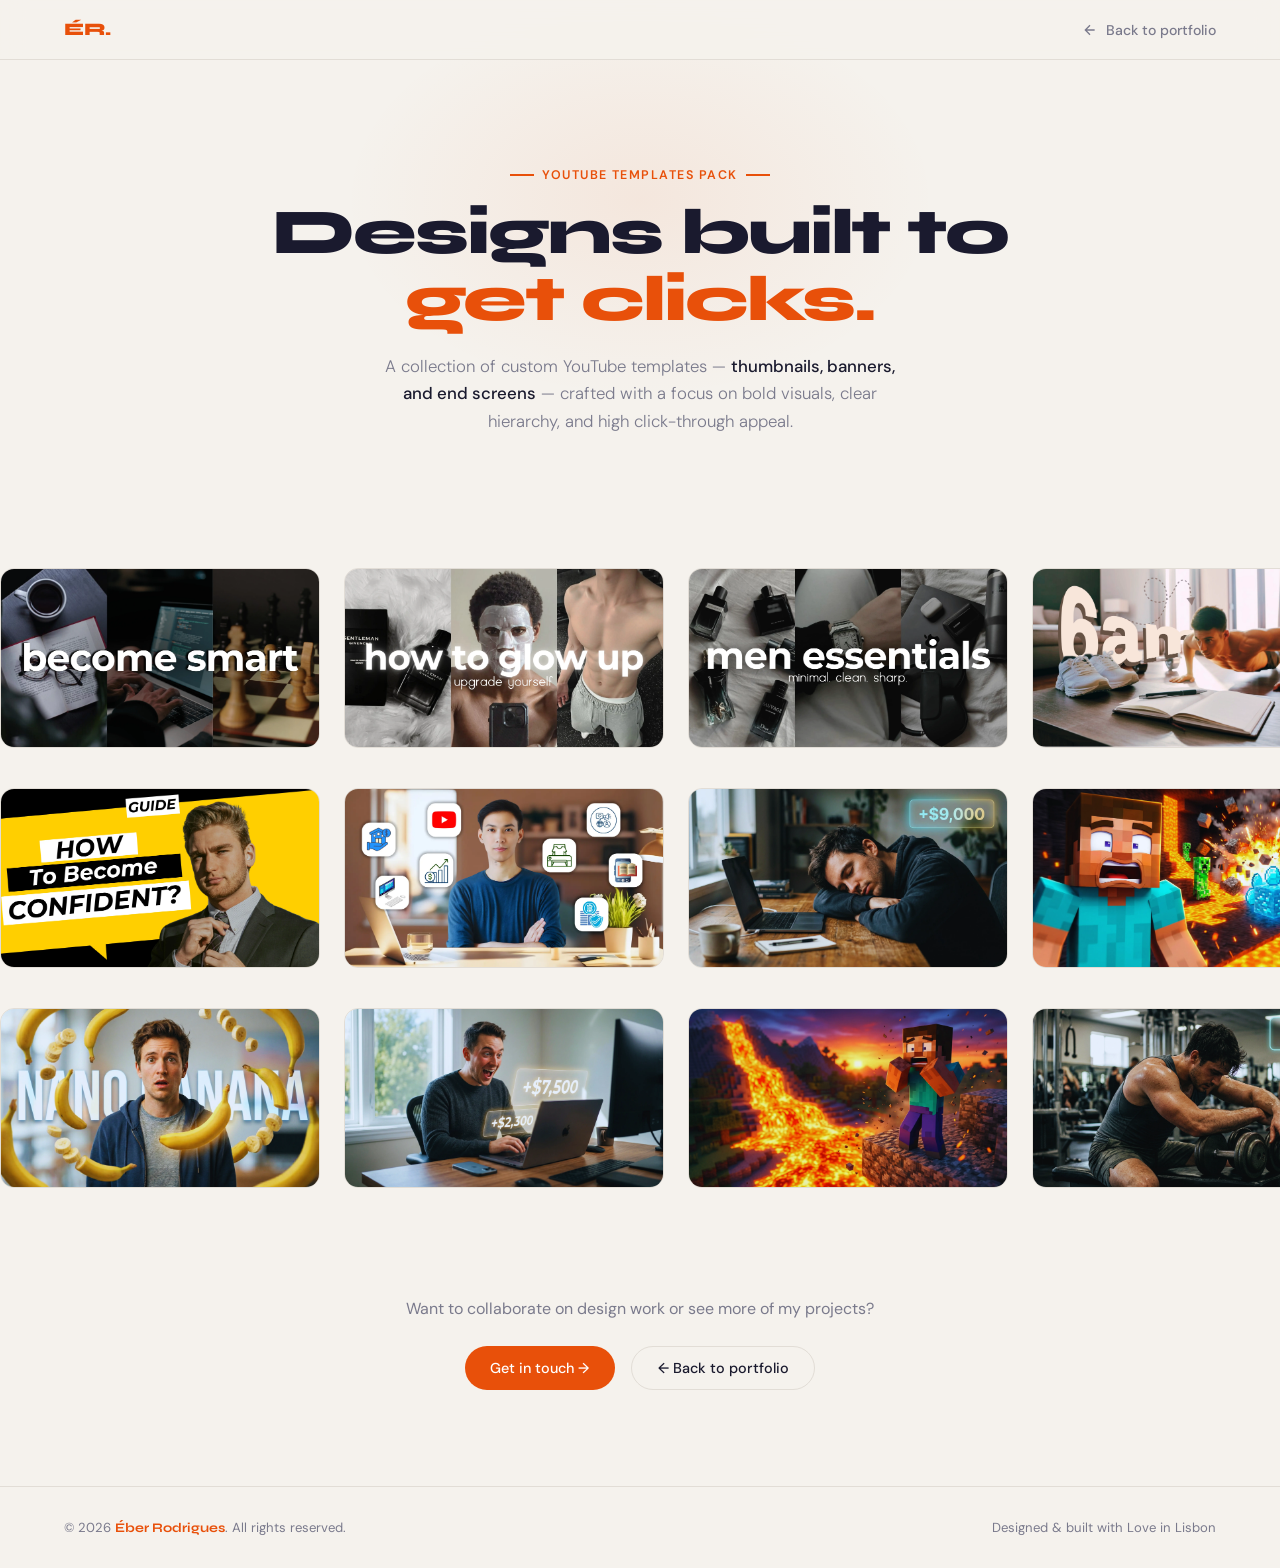
==== commit 9f231655: "Refactor code structure for improved readability and maintainability" ====
--- a/thumbnails.html
+++ b/thumbnails.html
@@ -31,16 +31,16 @@
   <!-- ROW 1 (scrolls LEFT) — images 1–5 -->
   <div class="scroll-section">
     <div class="scroll-track row-1">
-      <a href="images/1.png" target="_blank" class="thumb-card"><img src="images/1.png" alt="Template 1"><div class="thumb-overlay"><span class="overlay-tag"><svg viewBox="0 0 24 24" fill="none" stroke="currentColor" stroke-width="2"><path d="M15 12a3 3 0 1 1-6 0 3 3 0 0 1 6 0"/><path d="M2.458 12C3.732 7.943 7.523 5 12 5c4.478 0 8.268 2.943 9.542 7-1.274 4.057-5.064 7-9.542 7-4.477 0-8.268-2.943-9.542-7z"/></svg>View</span></div></a>
-      <a href="images/2.png" target="_blank" class="thumb-card"><img src="images/2.png" alt="Template 2"><div class="thumb-overlay"><span class="overlay-tag"><svg viewBox="0 0 24 24" fill="none" stroke="currentColor" stroke-width="2"><path d="M15 12a3 3 0 1 1-6 0 3 3 0 0 1 6 0"/><path d="M2.458 12C3.732 7.943 7.523 5 12 5c4.478 0 8.268 2.943 9.542 7-1.274 4.057-5.064 7-9.542 7-4.477 0-8.268-2.943-9.542-7z"/></svg>View</span></div></a>
-      <a href="images/3.png" target="_blank" class="thumb-card"><img src="images/3.png" alt="Template 3"><div class="thumb-overlay"><span class="overlay-tag"><svg viewBox="0 0 24 24" fill="none" stroke="currentColor" stroke-width="2"><path d="M15 12a3 3 0 1 1-6 0 3 3 0 0 1 6 0"/><path d="M2.458 12C3.732 7.943 7.523 5 12 5c4.478 0 8.268 2.943 9.542 7-1.274 4.057-5.064 7-9.542 7-4.477 0-8.268-2.943-9.542-7z"/></svg>View</span></div></a>
-      <a href="images/4.png" target="_blank" class="thumb-card"><img src="images/4.png" alt="Template 4"><div class="thumb-overlay"><span class="overlay-tag"><svg viewBox="0 0 24 24" fill="none" stroke="currentColor" stroke-width="2"><path d="M15 12a3 3 0 1 1-6 0 3 3 0 0 1 6 0"/><path d="M2.458 12C3.732 7.943 7.523 5 12 5c4.478 0 8.268 2.943 9.542 7-1.274 4.057-5.064 7-9.542 7-4.477 0-8.268-2.943-9.542-7z"/></svg>View</span></div></a>
-      <a href="images/5.png" target="_blank" class="thumb-card"><img src="images/5.png" alt="Template 5"><div class="thumb-overlay"><span class="overlay-tag"><svg viewBox="0 0 24 24" fill="none" stroke="currentColor" stroke-width="2"><path d="M15 12a3 3 0 1 1-6 0 3 3 0 0 1 6 0"/><path d="M2.458 12C3.732 7.943 7.523 5 12 5c4.478 0 8.268 2.943 9.542 7-1.274 4.057-5.064 7-9.542 7-4.477 0-8.268-2.943-9.542-7z"/></svg>View</span></div></a>
-      <a href="images/1.png" target="_blank" class="thumb-card"><img src="images/1.png" alt="Template 1"><div class="thumb-overlay"><span class="overlay-tag"><svg viewBox="0 0 24 24" fill="none" stroke="currentColor" stroke-width="2"><path d="M15 12a3 3 0 1 1-6 0 3 3 0 0 1 6 0"/><path d="M2.458 12C3.732 7.943 7.523 5 12 5c4.478 0 8.268 2.943 9.542 7-1.274 4.057-5.064 7-9.542 7-4.477 0-8.268-2.943-9.542-7z"/></svg>View</span></div></a>
-      <a href="images/2.png" target="_blank" class="thumb-card"><img src="images/2.png" alt="Template 2"><div class="thumb-overlay"><span class="overlay-tag"><svg viewBox="0 0 24 24" fill="none" stroke="currentColor" stroke-width="2"><path d="M15 12a3 3 0 1 1-6 0 3 3 0 0 1 6 0"/><path d="M2.458 12C3.732 7.943 7.523 5 12 5c4.478 0 8.268 2.943 9.542 7-1.274 4.057-5.064 7-9.542 7-4.477 0-8.268-2.943-9.542-7z"/></svg>View</span></div></a>
-      <a href="images/3.png" target="_blank" class="thumb-card"><img src="images/3.png" alt="Template 3"><div class="thumb-overlay"><span class="overlay-tag"><svg viewBox="0 0 24 24" fill="none" stroke="currentColor" stroke-width="2"><path d="M15 12a3 3 0 1 1-6 0 3 3 0 0 1 6 0"/><path d="M2.458 12C3.732 7.943 7.523 5 12 5c4.478 0 8.268 2.943 9.542 7-1.274 4.057-5.064 7-9.542 7-4.477 0-8.268-2.943-9.542-7z"/></svg>View</span></div></a>
-      <a href="images/4.png" target="_blank" class="thumb-card"><img src="images/4.png" alt="Template 4"><div class="thumb-overlay"><span class="overlay-tag"><svg viewBox="0 0 24 24" fill="none" stroke="currentColor" stroke-width="2"><path d="M15 12a3 3 0 1 1-6 0 3 3 0 0 1 6 0"/><path d="M2.458 12C3.732 7.943 7.523 5 12 5c4.478 0 8.268 2.943 9.542 7-1.274 4.057-5.064 7-9.542 7-4.477 0-8.268-2.943-9.542-7z"/></svg>View</span></div></a>
-      <a href="images/5.png" target="_blank" class="thumb-card"><img src="images/5.png" alt="Template 5"><div class="thumb-overlay"><span class="overlay-tag"><svg viewBox="0 0 24 24" fill="none" stroke="currentColor" stroke-width="2"><path d="M15 12a3 3 0 1 1-6 0 3 3 0 0 1 6 0"/><path d="M2.458 12C3.732 7.943 7.523 5 12 5c4.478 0 8.268 2.943 9.542 7-1.274 4.057-5.064 7-9.542 7-4.477 0-8.268-2.943-9.542-7z"/></svg>View</span></div></a>
+      <a href="images/1.webp" target="_blank" class="thumb-card"><img src="images/1.webp" alt="Template 1"><div class="thumb-overlay"><span class="overlay-tag"><svg viewBox="0 0 24 24" fill="none" stroke="currentColor" stroke-width="2"><path d="M15 12a3 3 0 1 1-6 0 3 3 0 0 1 6 0"/><path d="M2.458 12C3.732 7.943 7.523 5 12 5c4.478 0 8.268 2.943 9.542 7-1.274 4.057-5.064 7-9.542 7-4.477 0-8.268-2.943-9.542-7z"/></svg>View</span></div></a>
+      <a href="images/2.webp" target="_blank" class="thumb-card"><img src="images/2.webp" alt="Template 2"><div class="thumb-overlay"><span class="overlay-tag"><svg viewBox="0 0 24 24" fill="none" stroke="currentColor" stroke-width="2"><path d="M15 12a3 3 0 1 1-6 0 3 3 0 0 1 6 0"/><path d="M2.458 12C3.732 7.943 7.523 5 12 5c4.478 0 8.268 2.943 9.542 7-1.274 4.057-5.064 7-9.542 7-4.477 0-8.268-2.943-9.542-7z"/></svg>View</span></div></a>
+      <a href="images/3.webp" target="_blank" class="thumb-card"><img src="images/3.webp" alt="Template 3"><div class="thumb-overlay"><span class="overlay-tag"><svg viewBox="0 0 24 24" fill="none" stroke="currentColor" stroke-width="2"><path d="M15 12a3 3 0 1 1-6 0 3 3 0 0 1 6 0"/><path d="M2.458 12C3.732 7.943 7.523 5 12 5c4.478 0 8.268 2.943 9.542 7-1.274 4.057-5.064 7-9.542 7-4.477 0-8.268-2.943-9.542-7z"/></svg>View</span></div></a>
+      <a href="images/4.webp" target="_blank" class="thumb-card"><img src="images/4.webp" alt="Template 4"><div class="thumb-overlay"><span class="overlay-tag"><svg viewBox="0 0 24 24" fill="none" stroke="currentColor" stroke-width="2"><path d="M15 12a3 3 0 1 1-6 0 3 3 0 0 1 6 0"/><path d="M2.458 12C3.732 7.943 7.523 5 12 5c4.478 0 8.268 2.943 9.542 7-1.274 4.057-5.064 7-9.542 7-4.477 0-8.268-2.943-9.542-7z"/></svg>View</span></div></a>
+      <a href="images/5.webp" target="_blank" class="thumb-card"><img src="images/5.webp" alt="Template 5"><div class="thumb-overlay"><span class="overlay-tag"><svg viewBox="0 0 24 24" fill="none" stroke="currentColor" stroke-width="2"><path d="M15 12a3 3 0 1 1-6 0 3 3 0 0 1 6 0"/><path d="M2.458 12C3.732 7.943 7.523 5 12 5c4.478 0 8.268 2.943 9.542 7-1.274 4.057-5.064 7-9.542 7-4.477 0-8.268-2.943-9.542-7z"/></svg>View</span></div></a>
+      <a href="images/1.webp" target="_blank" class="thumb-card"><img src="images/1.webp" alt="Template 1"><div class="thumb-overlay"><span class="overlay-tag"><svg viewBox="0 0 24 24" fill="none" stroke="currentColor" stroke-width="2"><path d="M15 12a3 3 0 1 1-6 0 3 3 0 0 1 6 0"/><path d="M2.458 12C3.732 7.943 7.523 5 12 5c4.478 0 8.268 2.943 9.542 7-1.274 4.057-5.064 7-9.542 7-4.477 0-8.268-2.943-9.542-7z"/></svg>View</span></div></a>
+      <a href="images/2.webp" target="_blank" class="thumb-card"><img src="images/2.webp" alt="Template 2"><div class="thumb-overlay"><span class="overlay-tag"><svg viewBox="0 0 24 24" fill="none" stroke="currentColor" stroke-width="2"><path d="M15 12a3 3 0 1 1-6 0 3 3 0 0 1 6 0"/><path d="M2.458 12C3.732 7.943 7.523 5 12 5c4.478 0 8.268 2.943 9.542 7-1.274 4.057-5.064 7-9.542 7-4.477 0-8.268-2.943-9.542-7z"/></svg>View</span></div></a>
+      <a href="images/3.webp" target="_blank" class="thumb-card"><img src="images/3.webp" alt="Template 3"><div class="thumb-overlay"><span class="overlay-tag"><svg viewBox="0 0 24 24" fill="none" stroke="currentColor" stroke-width="2"><path d="M15 12a3 3 0 1 1-6 0 3 3 0 0 1 6 0"/><path d="M2.458 12C3.732 7.943 7.523 5 12 5c4.478 0 8.268 2.943 9.542 7-1.274 4.057-5.064 7-9.542 7-4.477 0-8.268-2.943-9.542-7z"/></svg>View</span></div></a>
+      <a href="images/4.webp" target="_blank" class="thumb-card"><img src="images/4.webp" alt="Template 4"><div class="thumb-overlay"><span class="overlay-tag"><svg viewBox="0 0 24 24" fill="none" stroke="currentColor" stroke-width="2"><path d="M15 12a3 3 0 1 1-6 0 3 3 0 0 1 6 0"/><path d="M2.458 12C3.732 7.943 7.523 5 12 5c4.478 0 8.268 2.943 9.542 7-1.274 4.057-5.064 7-9.542 7-4.477 0-8.268-2.943-9.542-7z"/></svg>View</span></div></a>
+      <a href="images/5.webp" target="_blank" class="thumb-card"><img src="images/5.webp" alt="Template 5"><div class="thumb-overlay"><span class="overlay-tag"><svg viewBox="0 0 24 24" fill="none" stroke="currentColor" stroke-width="2"><path d="M15 12a3 3 0 1 1-6 0 3 3 0 0 1 6 0"/><path d="M2.458 12C3.732 7.943 7.523 5 12 5c4.478 0 8.268 2.943 9.542 7-1.274 4.057-5.064 7-9.542 7-4.477 0-8.268-2.943-9.542-7z"/></svg>View</span></div></a>
     </div>
   </div>
 
@@ -49,16 +49,16 @@
   <!-- ROW 2 (scrolls RIGHT) — images 6–10 -->
   <div class="scroll-section">
     <div class="scroll-track row-2">
-      <a href="images/6.png" target="_blank" class="thumb-card"><img src="images/6.png" alt="Template 6"><div class="thumb-overlay"><span class="overlay-tag"><svg viewBox="0 0 24 24" fill="none" stroke="currentColor" stroke-width="2"><path d="M15 12a3 3 0 1 1-6 0 3 3 0 0 1 6 0"/><path d="M2.458 12C3.732 7.943 7.523 5 12 5c4.478 0 8.268 2.943 9.542 7-1.274 4.057-5.064 7-9.542 7-4.477 0-8.268-2.943-9.542-7z"/></svg>View</span></div></a>
-      <a href="images/7.png" target="_blank" class="thumb-card"><img src="images/7.png" alt="Template 7"><div class="thumb-overlay"><span class="overlay-tag"><svg viewBox="0 0 24 24" fill="none" stroke="currentColor" stroke-width="2"><path d="M15 12a3 3 0 1 1-6 0 3 3 0 0 1 6 0"/><path d="M2.458 12C3.732 7.943 7.523 5 12 5c4.478 0 8.268 2.943 9.542 7-1.274 4.057-5.064 7-9.542 7-4.477 0-8.268-2.943-9.542-7z"/></svg>View</span></div></a>
-      <a href="images/8.png" target="_blank" class="thumb-card"><img src="images/8.png" alt="Template 8"><div class="thumb-overlay"><span class="overlay-tag"><svg viewBox="0 0 24 24" fill="none" stroke="currentColor" stroke-width="2"><path d="M15 12a3 3 0 1 1-6 0 3 3 0 0 1 6 0"/><path d="M2.458 12C3.732 7.943 7.523 5 12 5c4.478 0 8.268 2.943 9.542 7-1.274 4.057-5.064 7-9.542 7-4.477 0-8.268-2.943-9.542-7z"/></svg>View</span></div></a>
-      <a href="images/9.png" target="_blank" class="thumb-card"><img src="images/9.png" alt="Template 9"><div class="thumb-overlay"><span class="overlay-tag"><svg viewBox="0 0 24 24" fill="none" stroke="currentColor" stroke-width="2"><path d="M15 12a3 3 0 1 1-6 0 3 3 0 0 1 6 0"/><path d="M2.458 12C3.732 7.943 7.523 5 12 5c4.478 0 8.268 2.943 9.542 7-1.274 4.057-5.064 7-9.542 7-4.477 0-8.268-2.943-9.542-7z"/></svg>View</span></div></a>
-      <a href="images/10.png" target="_blank" class="thumb-card"><img src="images/10.png" alt="Template 10"><div class="thumb-overlay"><span class="overlay-tag"><svg viewBox="0 0 24 24" fill="none" stroke="currentColor" stroke-width="2"><path d="M15 12a3 3 0 1 1-6 0 3 3 0 0 1 6 0"/><path d="M2.458 12C3.732 7.943 7.523 5 12 5c4.478 0 8.268 2.943 9.542 7-1.274 4.057-5.064 7-9.542 7-4.477 0-8.268-2.943-9.542-7z"/></svg>View</span></div></a>
-      <a href="images/6.png" target="_blank" class="thumb-card"><img src="images/6.png" alt="Template 6"><div class="thumb-overlay"><span class="overlay-tag"><svg viewBox="0 0 24 24" fill="none" stroke="currentColor" stroke-width="2"><path d="M15 12a3 3 0 1 1-6 0 3 3 0 0 1 6 0"/><path d="M2.458 12C3.732 7.943 7.523 5 12 5c4.478 0 8.268 2.943 9.542 7-1.274 4.057-5.064 7-9.542 7-4.477 0-8.268-2.943-9.542-7z"/></svg>View</span></div></a>
-      <a href="images/7.png" target="_blank" class="thumb-card"><img src="images/7.png" alt="Template 7"><div class="thumb-overlay"><span class="overlay-tag"><svg viewBox="0 0 24 24" fill="none" stroke="currentColor" stroke-width="2"><path d="M15 12a3 3 0 1 1-6 0 3 3 0 0 1 6 0"/><path d="M2.458 12C3.732 7.943 7.523 5 12 5c4.478 0 8.268 2.943 9.542 7-1.274 4.057-5.064 7-9.542 7-4.477 0-8.268-2.943-9.542-7z"/></svg>View</span></div></a>
-      <a href="images/8.png" target="_blank" class="thumb-card"><img src="images/8.png" alt="Template 8"><div class="thumb-overlay"><span class="overlay-tag"><svg viewBox="0 0 24 24" fill="none" stroke="currentColor" stroke-width="2"><path d="M15 12a3 3 0 1 1-6 0 3 3 0 0 1 6 0"/><path d="M2.458 12C3.732 7.943 7.523 5 12 5c4.478 0 8.268 2.943 9.542 7-1.274 4.057-5.064 7-9.542 7-4.477 0-8.268-2.943-9.542-7z"/></svg>View</span></div></a>
-      <a href="images/9.png" target="_blank" class="thumb-card"><img src="images/9.png" alt="Template 9"><div class="thumb-overlay"><span class="overlay-tag"><svg viewBox="0 0 24 24" fill="none" stroke="currentColor" stroke-width="2"><path d="M15 12a3 3 0 1 1-6 0 3 3 0 0 1 6 0"/><path d="M2.458 12C3.732 7.943 7.523 5 12 5c4.478 0 8.268 2.943 9.542 7-1.274 4.057-5.064 7-9.542 7-4.477 0-8.268-2.943-9.542-7z"/></svg>View</span></div></a>
-      <a href="images/10.png" target="_blank" class="thumb-card"><img src="images/10.png" alt="Template 10"><div class="thumb-overlay"><span class="overlay-tag"><svg viewBox="0 0 24 24" fill="none" stroke="currentColor" stroke-width="2"><path d="M15 12a3 3 0 1 1-6 0 3 3 0 0 1 6 0"/><path d="M2.458 12C3.732 7.943 7.523 5 12 5c4.478 0 8.268 2.943 9.542 7-1.274 4.057-5.064 7-9.542 7-4.477 0-8.268-2.943-9.542-7z"/></svg>View</span></div></a>
+      <a href="images/6.webp" target="_blank" class="thumb-card"><img src="images/6.webp" alt="Template 6"><div class="thumb-overlay"><span class="overlay-tag"><svg viewBox="0 0 24 24" fill="none" stroke="currentColor" stroke-width="2"><path d="M15 12a3 3 0 1 1-6 0 3 3 0 0 1 6 0"/><path d="M2.458 12C3.732 7.943 7.523 5 12 5c4.478 0 8.268 2.943 9.542 7-1.274 4.057-5.064 7-9.542 7-4.477 0-8.268-2.943-9.542-7z"/></svg>View</span></div></a>
+      <a href="images/7.webp" target="_blank" class="thumb-card"><img src="images/7.webp" alt="Template 7"><div class="thumb-overlay"><span class="overlay-tag"><svg viewBox="0 0 24 24" fill="none" stroke="currentColor" stroke-width="2"><path d="M15 12a3 3 0 1 1-6 0 3 3 0 0 1 6 0"/><path d="M2.458 12C3.732 7.943 7.523 5 12 5c4.478 0 8.268 2.943 9.542 7-1.274 4.057-5.064 7-9.542 7-4.477 0-8.268-2.943-9.542-7z"/></svg>View</span></div></a>
+      <a href="images/8.webp" target="_blank" class="thumb-card"><img src="images/8.webp" alt="Template 8"><div class="thumb-overlay"><span class="overlay-tag"><svg viewBox="0 0 24 24" fill="none" stroke="currentColor" stroke-width="2"><path d="M15 12a3 3 0 1 1-6 0 3 3 0 0 1 6 0"/><path d="M2.458 12C3.732 7.943 7.523 5 12 5c4.478 0 8.268 2.943 9.542 7-1.274 4.057-5.064 7-9.542 7-4.477 0-8.268-2.943-9.542-7z"/></svg>View</span></div></a>
+      <a href="images/9.webp" target="_blank" class="thumb-card"><img src="images/9.webp" alt="Template 9"><div class="thumb-overlay"><span class="overlay-tag"><svg viewBox="0 0 24 24" fill="none" stroke="currentColor" stroke-width="2"><path d="M15 12a3 3 0 1 1-6 0 3 3 0 0 1 6 0"/><path d="M2.458 12C3.732 7.943 7.523 5 12 5c4.478 0 8.268 2.943 9.542 7-1.274 4.057-5.064 7-9.542 7-4.477 0-8.268-2.943-9.542-7z"/></svg>View</span></div></a>
+      <a href="images/10.webp" target="_blank" class="thumb-card"><img src="images/10.webp" alt="Template 10"><div class="thumb-overlay"><span class="overlay-tag"><svg viewBox="0 0 24 24" fill="none" stroke="currentColor" stroke-width="2"><path d="M15 12a3 3 0 1 1-6 0 3 3 0 0 1 6 0"/><path d="M2.458 12C3.732 7.943 7.523 5 12 5c4.478 0 8.268 2.943 9.542 7-1.274 4.057-5.064 7-9.542 7-4.477 0-8.268-2.943-9.542-7z"/></svg>View</span></div></a>
+      <a href="images/6.webp" target="_blank" class="thumb-card"><img src="images/6.webp" alt="Template 6"><div class="thumb-overlay"><span class="overlay-tag"><svg viewBox="0 0 24 24" fill="none" stroke="currentColor" stroke-width="2"><path d="M15 12a3 3 0 1 1-6 0 3 3 0 0 1 6 0"/><path d="M2.458 12C3.732 7.943 7.523 5 12 5c4.478 0 8.268 2.943 9.542 7-1.274 4.057-5.064 7-9.542 7-4.477 0-8.268-2.943-9.542-7z"/></svg>View</span></div></a>
+      <a href="images/7.webp" target="_blank" class="thumb-card"><img src="images/7.webp" alt="Template 7"><div class="thumb-overlay"><span class="overlay-tag"><svg viewBox="0 0 24 24" fill="none" stroke="currentColor" stroke-width="2"><path d="M15 12a3 3 0 1 1-6 0 3 3 0 0 1 6 0"/><path d="M2.458 12C3.732 7.943 7.523 5 12 5c4.478 0 8.268 2.943 9.542 7-1.274 4.057-5.064 7-9.542 7-4.477 0-8.268-2.943-9.542-7z"/></svg>View</span></div></a>
+      <a href="images/8.webp" target="_blank" class="thumb-card"><img src="images/8.webp" alt="Template 8"><div class="thumb-overlay"><span class="overlay-tag"><svg viewBox="0 0 24 24" fill="none" stroke="currentColor" stroke-width="2"><path d="M15 12a3 3 0 1 1-6 0 3 3 0 0 1 6 0"/><path d="M2.458 12C3.732 7.943 7.523 5 12 5c4.478 0 8.268 2.943 9.542 7-1.274 4.057-5.064 7-9.542 7-4.477 0-8.268-2.943-9.542-7z"/></svg>View</span></div></a>
+      <a href="images/9.webp" target="_blank" class="thumb-card"><img src="images/9.webp" alt="Template 9"><div class="thumb-overlay"><span class="overlay-tag"><svg viewBox="0 0 24 24" fill="none" stroke="currentColor" stroke-width="2"><path d="M15 12a3 3 0 1 1-6 0 3 3 0 0 1 6 0"/><path d="M2.458 12C3.732 7.943 7.523 5 12 5c4.478 0 8.268 2.943 9.542 7-1.274 4.057-5.064 7-9.542 7-4.477 0-8.268-2.943-9.542-7z"/></svg>View</span></div></a>
+      <a href="images/10.webp" target="_blank" class="thumb-card"><img src="images/10.webp" alt="Template 10"><div class="thumb-overlay"><span class="overlay-tag"><svg viewBox="0 0 24 24" fill="none" stroke="currentColor" stroke-width="2"><path d="M15 12a3 3 0 1 1-6 0 3 3 0 0 1 6 0"/><path d="M2.458 12C3.732 7.943 7.523 5 12 5c4.478 0 8.268 2.943 9.542 7-1.274 4.057-5.064 7-9.542 7-4.477 0-8.268-2.943-9.542-7z"/></svg>View</span></div></a>
     </div>
   </div>
 
@@ -67,16 +67,16 @@
   <!-- ROW 3 (scrolls LEFT, slower) — images 11–15 -->
   <div class="scroll-section">
     <div class="scroll-track row-3">
-      <a href="images/11.png" target="_blank" class="thumb-card"><img src="images/11.png" alt="Template 11"><div class="thumb-overlay"><span class="overlay-tag"><svg viewBox="0 0 24 24" fill="none" stroke="currentColor" stroke-width="2"><path d="M15 12a3 3 0 1 1-6 0 3 3 0 0 1 6 0"/><path d="M2.458 12C3.732 7.943 7.523 5 12 5c4.478 0 8.268 2.943 9.542 7-1.274 4.057-5.064 7-9.542 7-4.477 0-8.268-2.943-9.542-7z"/></svg>View</span></div></a>
-      <a href="images/12.png" target="_blank" class="thumb-card"><img src="images/12.png" alt="Template 12"><div class="thumb-overlay"><span class="overlay-tag"><svg viewBox="0 0 24 24" fill="none" stroke="currentColor" stroke-width="2"><path d="M15 12a3 3 0 1 1-6 0 3 3 0 0 1 6 0"/><path d="M2.458 12C3.732 7.943 7.523 5 12 5c4.478 0 8.268 2.943 9.542 7-1.274 4.057-5.064 7-9.542 7-4.477 0-8.268-2.943-9.542-7z"/></svg>View</span></div></a>
-      <a href="images/13.png" target="_blank" class="thumb-card"><img src="images/13.png" alt="Template 13"><div class="thumb-overlay"><span class="overlay-tag"><svg viewBox="0 0 24 24" fill="none" stroke="currentColor" stroke-width="2"><path d="M15 12a3 3 0 1 1-6 0 3 3 0 0 1 6 0"/><path d="M2.458 12C3.732 7.943 7.523 5 12 5c4.478 0 8.268 2.943 9.542 7-1.274 4.057-5.064 7-9.542 7-4.477 0-8.268-2.943-9.542-7z"/></svg>View</span></div></a>
-      <a href="images/14.png" target="_blank" class="thumb-card"><img src="images/14.png" alt="Template 14"><div class="thumb-overlay"><span class="overlay-tag"><svg viewBox="0 0 24 24" fill="none" stroke="currentColor" stroke-width="2"><path d="M15 12a3 3 0 1 1-6 0 3 3 0 0 1 6 0"/><path d="M2.458 12C3.732 7.943 7.523 5 12 5c4.478 0 8.268 2.943 9.542 7-1.274 4.057-5.064 7-9.542 7-4.477 0-8.268-2.943-9.542-7z"/></svg>View</span></div></a>
-      <a href="images/15.png" target="_blank" class="thumb-card"><img src="images/15.png" alt="Template 15"><div class="thumb-overlay"><span class="overlay-tag"><svg viewBox="0 0 24 24" fill="none" stroke="currentColor" stroke-width="2"><path d="M15 12a3 3 0 1 1-6 0 3 3 0 0 1 6 0"/><path d="M2.458 12C3.732 7.943 7.523 5 12 5c4.478 0 8.268 2.943 9.542 7-1.274 4.057-5.064 7-9.542 7-4.477 0-8.268-2.943-9.542-7z"/></svg>View</span></div></a>
-      <a href="images/11.png" target="_blank" class="thumb-card"><img src="images/11.png" alt="Template 11"><div class="thumb-overlay"><span class="overlay-tag"><svg viewBox="0 0 24 24" fill="none" stroke="currentColor" stroke-width="2"><path d="M15 12a3 3 0 1 1-6 0 3 3 0 0 1 6 0"/><path d="M2.458 12C3.732 7.943 7.523 5 12 5c4.478 0 8.268 2.943 9.542 7-1.274 4.057-5.064 7-9.542 7-4.477 0-8.268-2.943-9.542-7z"/></svg>View</span></div></a>
-      <a href="images/12.png" target="_blank" class="thumb-card"><img src="images/12.png" alt="Template 12"><div class="thumb-overlay"><span class="overlay-tag"><svg viewBox="0 0 24 24" fill="none" stroke="currentColor" stroke-width="2"><path d="M15 12a3 3 0 1 1-6 0 3 3 0 0 1 6 0"/><path d="M2.458 12C3.732 7.943 7.523 5 12 5c4.478 0 8.268 2.943 9.542 7-1.274 4.057-5.064 7-9.542 7-4.477 0-8.268-2.943-9.542-7z"/></svg>View</span></div></a>
-      <a href="images/13.png" target="_blank" class="thumb-card"><img src="images/13.png" alt="Template 13"><div class="thumb-overlay"><span class="overlay-tag"><svg viewBox="0 0 24 24" fill="none" stroke="currentColor" stroke-width="2"><path d="M15 12a3 3 0 1 1-6 0 3 3 0 0 1 6 0"/><path d="M2.458 12C3.732 7.943 7.523 5 12 5c4.478 0 8.268 2.943 9.542 7-1.274 4.057-5.064 7-9.542 7-4.477 0-8.268-2.943-9.542-7z"/></svg>View</span></div></a>
-      <a href="images/14.png" target="_blank" class="thumb-card"><img src="images/14.png" alt="Template 14"><div class="thumb-overlay"><span class="overlay-tag"><svg viewBox="0 0 24 24" fill="none" stroke="currentColor" stroke-width="2"><path d="M15 12a3 3 0 1 1-6 0 3 3 0 0 1 6 0"/><path d="M2.458 12C3.732 7.943 7.523 5 12 5c4.478 0 8.268 2.943 9.542 7-1.274 4.057-5.064 7-9.542 7-4.477 0-8.268-2.943-9.542-7z"/></svg>View</span></div></a>
-      <a href="images/15.png" target="_blank" class="thumb-card"><img src="images/15.png" alt="Template 15"><div class="thumb-overlay"><span class="overlay-tag"><svg viewBox="0 0 24 24" fill="none" stroke="currentColor" stroke-width="2"><path d="M15 12a3 3 0 1 1-6 0 3 3 0 0 1 6 0"/><path d="M2.458 12C3.732 7.943 7.523 5 12 5c4.478 0 8.268 2.943 9.542 7-1.274 4.057-5.064 7-9.542 7-4.477 0-8.268-2.943-9.542-7z"/></svg>View</span></div></a>
+      <a href="images/11.webp" target="_blank" class="thumb-card"><img src="images/11.webp" alt="Template 11"><div class="thumb-overlay"><span class="overlay-tag"><svg viewBox="0 0 24 24" fill="none" stroke="currentColor" stroke-width="2"><path d="M15 12a3 3 0 1 1-6 0 3 3 0 0 1 6 0"/><path d="M2.458 12C3.732 7.943 7.523 5 12 5c4.478 0 8.268 2.943 9.542 7-1.274 4.057-5.064 7-9.542 7-4.477 0-8.268-2.943-9.542-7z"/></svg>View</span></div></a>
+      <a href="images/12.webp" target="_blank" class="thumb-card"><img src="images/12.webp" alt="Template 12"><div class="thumb-overlay"><span class="overlay-tag"><svg viewBox="0 0 24 24" fill="none" stroke="currentColor" stroke-width="2"><path d="M15 12a3 3 0 1 1-6 0 3 3 0 0 1 6 0"/><path d="M2.458 12C3.732 7.943 7.523 5 12 5c4.478 0 8.268 2.943 9.542 7-1.274 4.057-5.064 7-9.542 7-4.477 0-8.268-2.943-9.542-7z"/></svg>View</span></div></a>
+      <a href="images/13.webp" target="_blank" class="thumb-card"><img src="images/13.webp" alt="Template 13"><div class="thumb-overlay"><span class="overlay-tag"><svg viewBox="0 0 24 24" fill="none" stroke="currentColor" stroke-width="2"><path d="M15 12a3 3 0 1 1-6 0 3 3 0 0 1 6 0"/><path d="M2.458 12C3.732 7.943 7.523 5 12 5c4.478 0 8.268 2.943 9.542 7-1.274 4.057-5.064 7-9.542 7-4.477 0-8.268-2.943-9.542-7z"/></svg>View</span></div></a>
+      <a href="images/14.webp" target="_blank" class="thumb-card"><img src="images/14.webp" alt="Template 14"><div class="thumb-overlay"><span class="overlay-tag"><svg viewBox="0 0 24 24" fill="none" stroke="currentColor" stroke-width="2"><path d="M15 12a3 3 0 1 1-6 0 3 3 0 0 1 6 0"/><path d="M2.458 12C3.732 7.943 7.523 5 12 5c4.478 0 8.268 2.943 9.542 7-1.274 4.057-5.064 7-9.542 7-4.477 0-8.268-2.943-9.542-7z"/></svg>View</span></div></a>
+      <a href="images/15.webp" target="_blank" class="thumb-card"><img src="images/15.webp" alt="Template 15"><div class="thumb-overlay"><span class="overlay-tag"><svg viewBox="0 0 24 24" fill="none" stroke="currentColor" stroke-width="2"><path d="M15 12a3 3 0 1 1-6 0 3 3 0 0 1 6 0"/><path d="M2.458 12C3.732 7.943 7.523 5 12 5c4.478 0 8.268 2.943 9.542 7-1.274 4.057-5.064 7-9.542 7-4.477 0-8.268-2.943-9.542-7z"/></svg>View</span></div></a>
+      <a href="images/11.webp" target="_blank" class="thumb-card"><img src="images/11.webp" alt="Template 11"><div class="thumb-overlay"><span class="overlay-tag"><svg viewBox="0 0 24 24" fill="none" stroke="currentColor" stroke-width="2"><path d="M15 12a3 3 0 1 1-6 0 3 3 0 0 1 6 0"/><path d="M2.458 12C3.732 7.943 7.523 5 12 5c4.478 0 8.268 2.943 9.542 7-1.274 4.057-5.064 7-9.542 7-4.477 0-8.268-2.943-9.542-7z"/></svg>View</span></div></a>
+      <a href="images/12.webp" target="_blank" class="thumb-card"><img src="images/12.webp" alt="Template 12"><div class="thumb-overlay"><span class="overlay-tag"><svg viewBox="0 0 24 24" fill="none" stroke="currentColor" stroke-width="2"><path d="M15 12a3 3 0 1 1-6 0 3 3 0 0 1 6 0"/><path d="M2.458 12C3.732 7.943 7.523 5 12 5c4.478 0 8.268 2.943 9.542 7-1.274 4.057-5.064 7-9.542 7-4.477 0-8.268-2.943-9.542-7z"/></svg>View</span></div></a>
+      <a href="images/13.webp" target="_blank" class="thumb-card"><img src="images/13.webp" alt="Template 13"><div class="thumb-overlay"><span class="overlay-tag"><svg viewBox="0 0 24 24" fill="none" stroke="currentColor" stroke-width="2"><path d="M15 12a3 3 0 1 1-6 0 3 3 0 0 1 6 0"/><path d="M2.458 12C3.732 7.943 7.523 5 12 5c4.478 0 8.268 2.943 9.542 7-1.274 4.057-5.064 7-9.542 7-4.477 0-8.268-2.943-9.542-7z"/></svg>View</span></div></a>
+      <a href="images/14.webp" target="_blank" class="thumb-card"><img src="images/14.webp" alt="Template 14"><div class="thumb-overlay"><span class="overlay-tag"><svg viewBox="0 0 24 24" fill="none" stroke="currentColor" stroke-width="2"><path d="M15 12a3 3 0 1 1-6 0 3 3 0 0 1 6 0"/><path d="M2.458 12C3.732 7.943 7.523 5 12 5c4.478 0 8.268 2.943 9.542 7-1.274 4.057-5.064 7-9.542 7-4.477 0-8.268-2.943-9.542-7z"/></svg>View</span></div></a>
+      <a href="images/15.webp" target="_blank" class="thumb-card"><img src="images/15.webp" alt="Template 15"><div class="thumb-overlay"><span class="overlay-tag"><svg viewBox="0 0 24 24" fill="none" stroke="currentColor" stroke-width="2"><path d="M15 12a3 3 0 1 1-6 0 3 3 0 0 1 6 0"/><path d="M2.458 12C3.732 7.943 7.523 5 12 5c4.478 0 8.268 2.943 9.542 7-1.274 4.057-5.064 7-9.542 7-4.477 0-8.268-2.943-9.542-7z"/></svg>View</span></div></a>
     </div>
   </div>
 
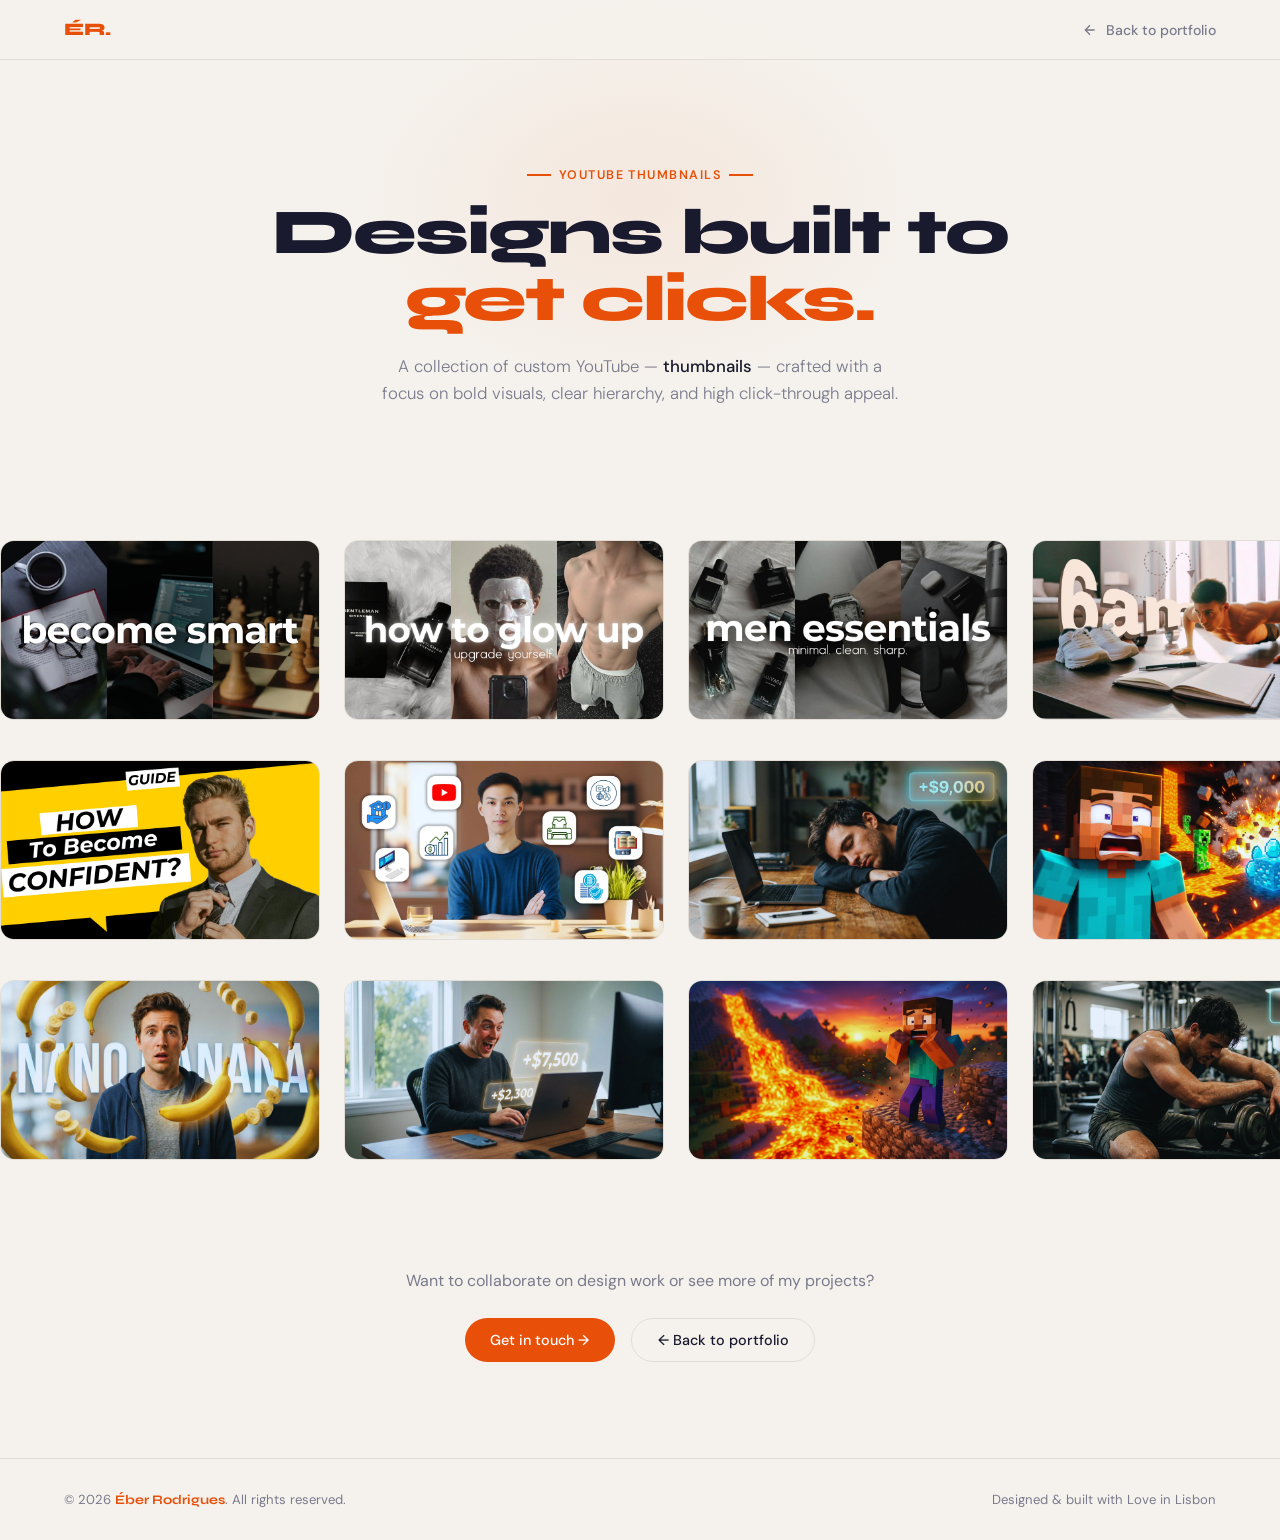
==== commit 7bb83645: "Update hero section text for clarity and focus on YouTube thumbnails" ====
--- a/thumbnails.html
+++ b/thumbnails.html
@@ -21,10 +21,10 @@
 
   <!-- HERO -->
   <div class="page-hero">
-    <div class="hero-eyebrow">YouTube Templates Pack</div>
+    <div class="hero-eyebrow">YouTube Thumbnails</div>
     <h1 class="page-title">Designs built to<br><span>get clicks.</span></h1>
     <p class="page-subtitle">
-      A collection of custom YouTube templates — <strong>thumbnails, banners, and end screens</strong> — crafted with a focus on bold visuals, clear hierarchy, and high click-through appeal.
+      A collection of custom YouTube  — <strong>thumbnails</strong> — crafted with a focus on bold visuals, clear hierarchy, and high click-through appeal.
     </p>
   </div>
 
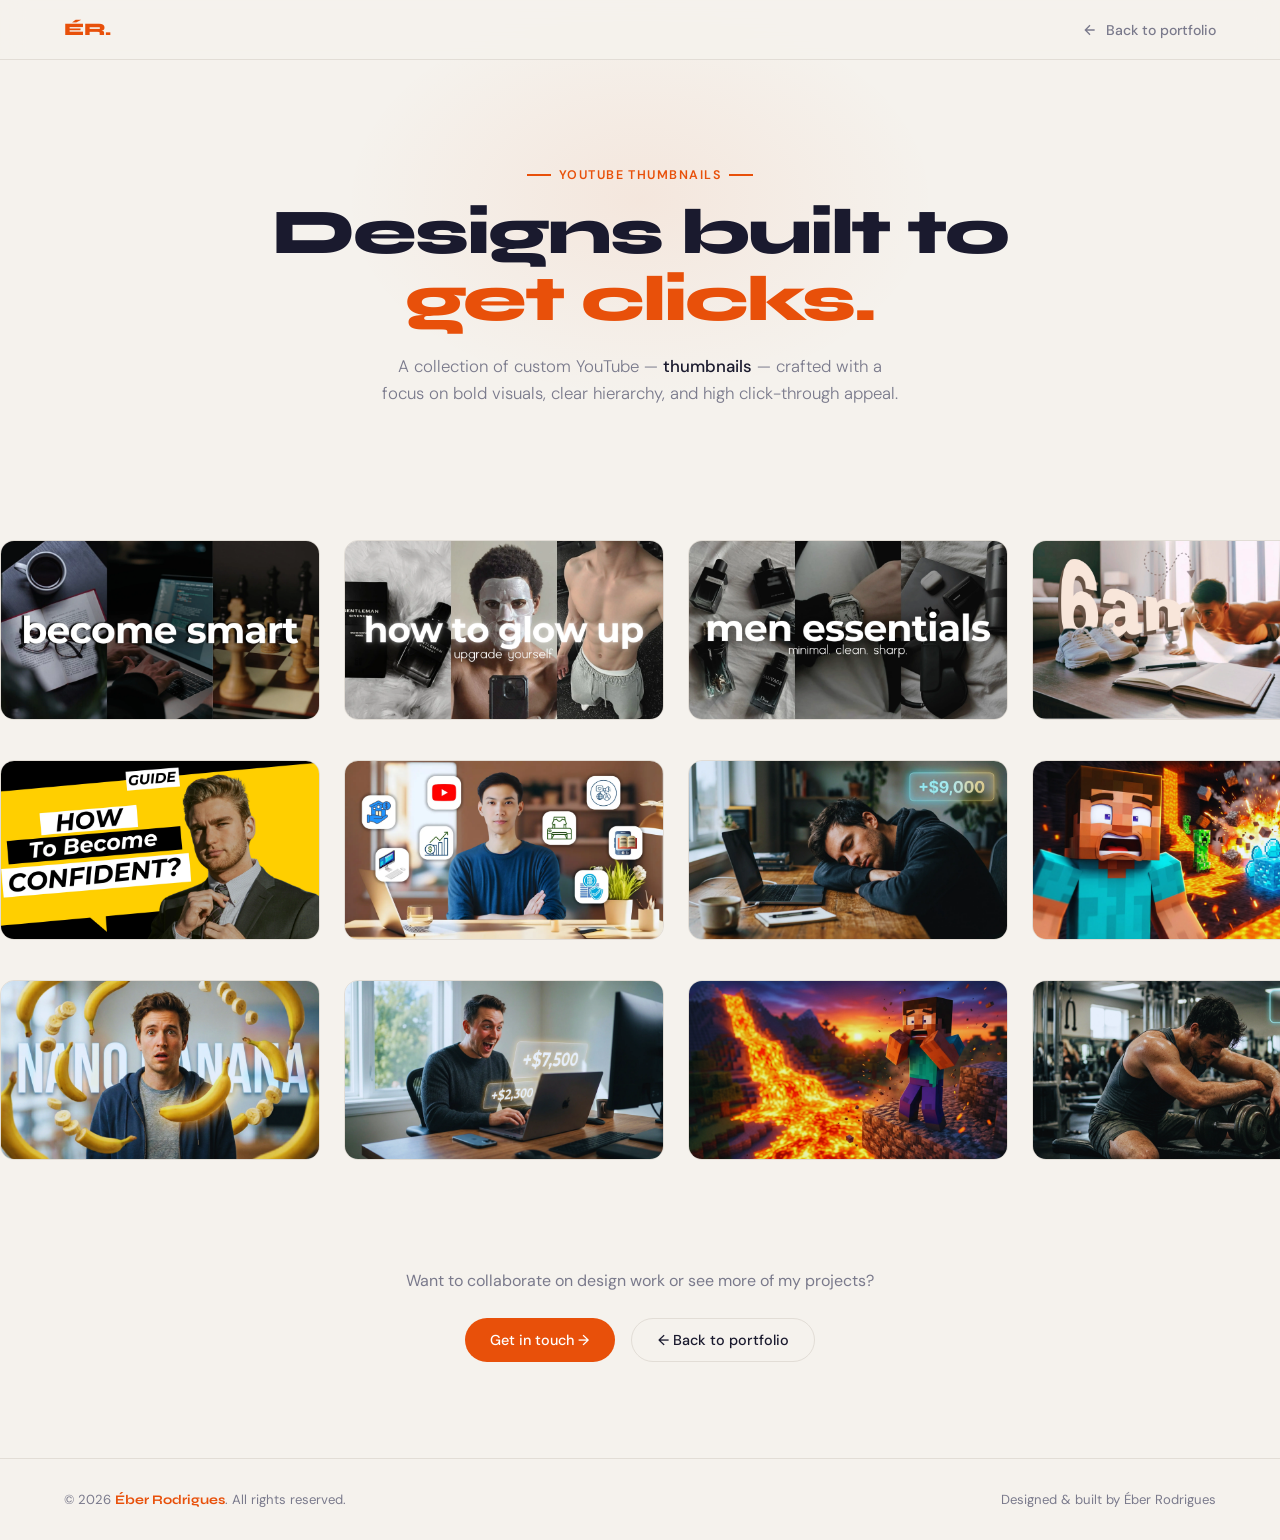
==== commit 346ea6ab: "Update footer text to specify design and development by Éber Rodrigues" ====
--- a/thumbnails.html
+++ b/thumbnails.html
@@ -92,7 +92,7 @@
   <!-- FOOTER -->
   <footer>
     <div>© 2026 <span>Éber Rodrigues</span>. All rights reserved.</div>
-    <div>Designed & built with Love in Lisbon</div>
+    <div>Designed & built by Éber Rodrigues</div>
   </footer>
 
 </body>
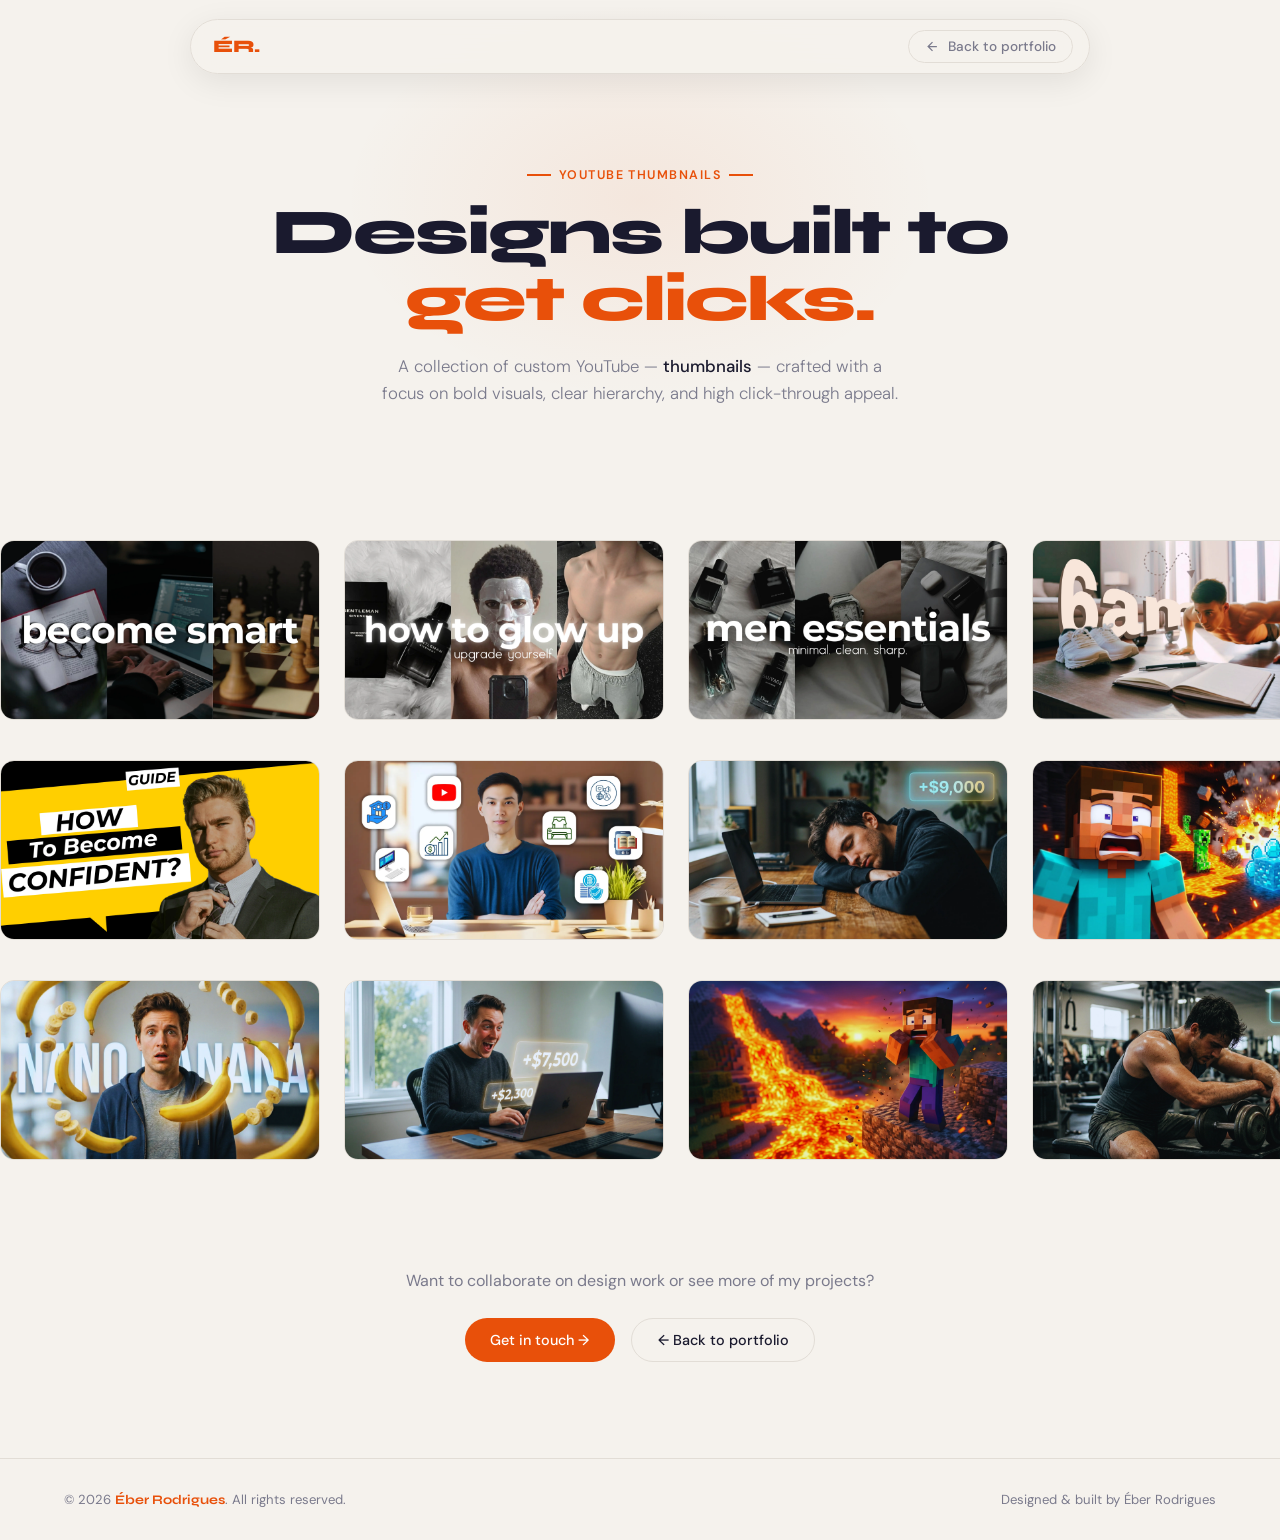
==== commit 563e9230: "Add images and update HTML/CSS for improved layout and navigation" ====
--- a/thumbnails.html
+++ b/thumbnails.html
@@ -31,7 +31,7 @@
   <!-- ROW 1 (scrolls LEFT) — images 1–5 -->
   <div class="scroll-section">
     <div class="scroll-track row-1">
-      <a href="images/1.webp" target="_blank" class="thumb-card"><img src="images/1.webp" alt="Template 1"><div class="thumb-overlay"><span class="overlay-tag"><svg viewBox="0 0 24 24" fill="none" stroke="currentColor" stroke-width="2"><path d="M15 12a3 3 0 1 1-6 0 3 3 0 0 1 6 0"/><path d="M2.458 12C3.732 7.943 7.523 5 12 5c4.478 0 8.268 2.943 9.542 7-1.274 4.057-5.064 7-9.542 7-4.477 0-8.268-2.943-9.542-7z"/></svg>View</span></div></a>
+      <a href="images/1.webp" target="_blank" class="thumb-card"><img src="images/1.webp" alt="Template 1"><div class="thumb-overlay"><span class="overlay-tag"><svg viewBox="0 0 24 24" fill="none" stroke="currentColor" stroke-width="2"><path d="M15 12a3 3 0 1 1-6 0 3 3 0 0 1 6 0"/><path d="M2.458 12C3.732 7.943 7.523 5 12 5c4.478 0 8.268 2.943 9.542 7-1.274 4.057-5.064 7-9.542 7-4.477 0-8.268-2.943-9.542-7z"/></svg> View</span></div></a>
       <a href="images/2.webp" target="_blank" class="thumb-card"><img src="images/2.webp" alt="Template 2"><div class="thumb-overlay"><span class="overlay-tag"><svg viewBox="0 0 24 24" fill="none" stroke="currentColor" stroke-width="2"><path d="M15 12a3 3 0 1 1-6 0 3 3 0 0 1 6 0"/><path d="M2.458 12C3.732 7.943 7.523 5 12 5c4.478 0 8.268 2.943 9.542 7-1.274 4.057-5.064 7-9.542 7-4.477 0-8.268-2.943-9.542-7z"/></svg>View</span></div></a>
       <a href="images/3.webp" target="_blank" class="thumb-card"><img src="images/3.webp" alt="Template 3"><div class="thumb-overlay"><span class="overlay-tag"><svg viewBox="0 0 24 24" fill="none" stroke="currentColor" stroke-width="2"><path d="M15 12a3 3 0 1 1-6 0 3 3 0 0 1 6 0"/><path d="M2.458 12C3.732 7.943 7.523 5 12 5c4.478 0 8.268 2.943 9.542 7-1.274 4.057-5.064 7-9.542 7-4.477 0-8.268-2.943-9.542-7z"/></svg>View</span></div></a>
       <a href="images/4.webp" target="_blank" class="thumb-card"><img src="images/4.webp" alt="Template 4"><div class="thumb-overlay"><span class="overlay-tag"><svg viewBox="0 0 24 24" fill="none" stroke="currentColor" stroke-width="2"><path d="M15 12a3 3 0 1 1-6 0 3 3 0 0 1 6 0"/><path d="M2.458 12C3.732 7.943 7.523 5 12 5c4.478 0 8.268 2.943 9.542 7-1.274 4.057-5.064 7-9.542 7-4.477 0-8.268-2.943-9.542-7z"/></svg>View</span></div></a>
--- a/thumbnails.css
+++ b/thumbnails.css
@@ -19,32 +19,78 @@
   min-height: 100vh;
 }
 
-/* NAV */
+/* ─── NAV ─── */
 nav {
-  position: fixed; top: 0; left: 0; right: 0; z-index: 100;
-  display: flex; align-items: center; justify-content: space-between;
-  padding: 1.2rem 5%;
-  background: rgba(245,242,237,0.9);
-  backdrop-filter: blur(12px);
-  border-bottom: 1px solid var(--border);
-}
+  position: fixed;
+  top: 1.2rem;
+  left: 50%;
+  transform: translateX(-50%);
+  z-index: 100;
+  display: flex;
+  align-items: center;
+  justify-content: space-between;
+  width: calc(100% - 4rem);
+  max-width: 900px;
+  padding: 0.6rem 1rem 0.6rem 1.4rem;
+  background: rgba(245, 242, 237, 0.9);
+  backdrop-filter: blur(16px);
+  -webkit-backdrop-filter: blur(16px);
+  border: 1.5px solid var(--border);
+  border-radius: 100px;
+  box-shadow: 0 8px 32px rgba(0,0,0,0.08);
+}
+
 .nav-logo {
-  font-family: 'Syne', sans-serif;
-  font-weight: 800; font-size: 1.1rem;
+  font-family: "Syne", sans-serif;
+  font-weight: 800;
+  font-size: 1.1rem;
   color: var(--accent);
   letter-spacing: -0.5px;
   text-decoration: none;
-}
+  flex-shrink: 0;
+}
+
 .nav-back {
-  display: inline-flex; align-items: center; gap: 0.5rem;
-  font-size: 0.88rem; font-weight: 500;
-  color: var(--text-muted); text-decoration: none;
-  transition: color 0.2s;
-}
-.nav-back:hover { color: var(--accent); }
-.nav-back svg { width: 16px; height: 16px; }
-
-/* HERO */
+  display: inline-flex;
+  align-items: center;
+  gap: 0.5rem;
+  font-size: 0.85rem;
+  font-weight: 500;
+  color: var(--text-muted);
+  text-decoration: none;
+  padding: 0.45rem 1rem;
+  border-radius: 100px;
+  border: 1.5px solid var(--border);
+  background: transparent;
+  transition: all 0.2s ease;
+}
+
+.nav-back:hover {
+  color: var(--accent);
+  border-color: var(--accent);
+  transform: translateX(-2px);
+}
+
+.nav-back svg {
+  width: 15px;
+  height: 15px;
+  flex-shrink: 0;
+  transition: transform 0.2s ease;
+}
+
+.nav-back:hover svg {
+  transform: translateX(-2px);
+}
+
+@media (max-width: 600px) {
+  nav {
+    width: calc(100% - 2rem);
+    top: 0.75rem;
+  }
+  .nav-back span { display: none; }
+}
+
+/* ─── HERO ─── */
 .page-hero {
   padding: 10rem 5% 5rem;
   text-align: center;
@@ -84,7 +130,7 @@
 }
 .page-subtitle strong { color: var(--text); font-weight: 500; }
 
-/* INFINITE SCROLL ROWS */
+/* ─── INFINITE SCROLL ROWS ─── */
 .scroll-section {
   width: 100%;
   overflow: hidden;
@@ -109,7 +155,7 @@
   to   { transform: translateX(0); }
 }
 
-/* THUMBNAIL CARD */
+/* ─── THUMBNAIL CARD ─── */
 a.thumb-card { text-decoration: none; }
 .thumb-card {
   position: relative;
@@ -136,30 +182,6 @@
 }
 .thumb-card:hover img { transform: scale(1.04); }
 
-/* Placeholder */
-.thumb-placeholder {
-  width: 100%; height: 100%;
-  display: flex; flex-direction: column;
-  align-items: center; justify-content: center;
-  gap: 0.6rem;
-  background: linear-gradient(135deg, var(--c1), var(--c2));
-}
-.thumb-placeholder .label {
-  font-family: 'Syne', sans-serif;
-  font-size: 0.78rem; font-weight: 700;
-  letter-spacing: 0.05em;
-  color: rgba(255,255,255,0.7);
-  text-transform: uppercase;
-}
-.thumb-placeholder .title {
-  font-family: 'Syne', sans-serif;
-  font-size: 1rem; font-weight: 800;
-  color: #fff;
-  text-align: center;
-  padding: 0 1rem;
-  line-height: 1.2;
-}
-
 /* Hover overlay */
 .thumb-overlay {
   position: absolute; inset: 0;
@@ -181,10 +203,10 @@
 }
 .overlay-tag svg { width: 14px; height: 14px; }
 
-/* DIVIDER */
+/* ─── DIVIDER ─── */
 .row-divider { padding: 0.5rem 0; }
 
-/* BOTTOM CTA */
+/* ─── BOTTOM CTA ─── */
 .bottom-cta {
   text-align: center;
   padding: 6rem 5%;
@@ -209,7 +231,7 @@
 .btn-outline:hover { border-color: var(--text); transform: translateY(-2px); }
 .cta-buttons { display: flex; gap: 1rem; justify-content: center; flex-wrap: wrap; }
 
-/* FOOTER */
+/* ─── FOOTER ─── */
 footer {
   padding: 2rem 5%;
   border-top: 1px solid var(--border);
@@ -218,7 +240,7 @@
 }
 footer span { font-family: 'Syne', sans-serif; font-weight: 700; color: var(--accent); }
 
-/* FADE IN */
+/* ─── FADE IN ─── */
 @keyframes fadeUp {
   from { opacity: 0; transform: translateY(20px); }
   to { opacity: 1; transform: translateY(0); }
